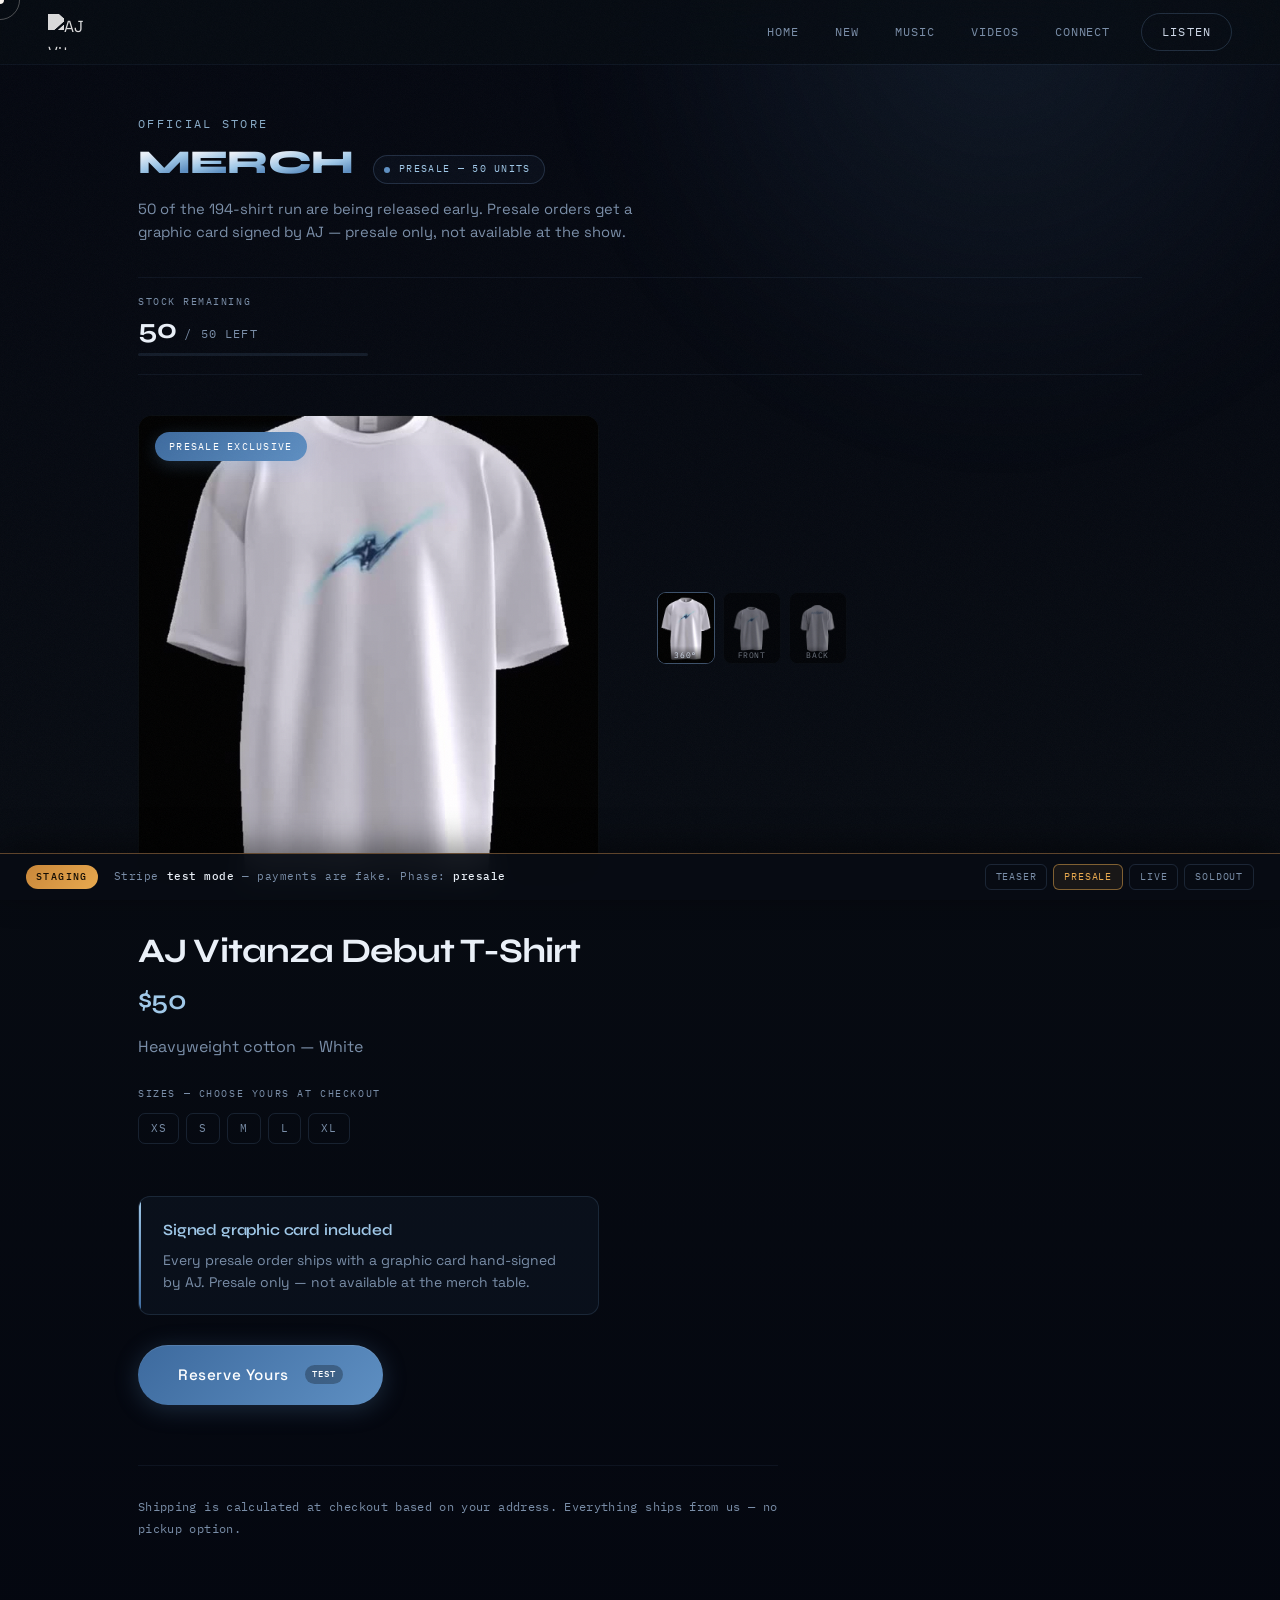
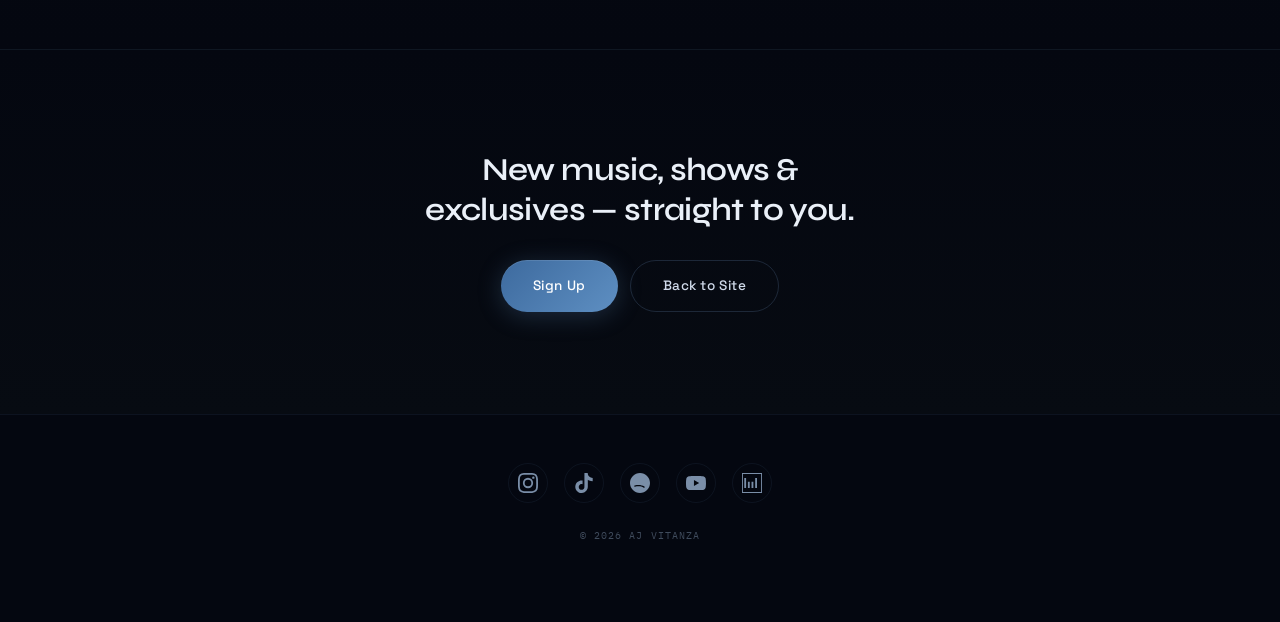
==== merch.html @ 6a314872 "Merch card: 360 video gallery, matched stills, colour fix Replace the hover cross-fade with a three-" ====
<!DOCTYPE html>
<html lang="en">
<head>
    <meta charset="UTF-8">
    <meta name="viewport" content="width=device-width, initial-scale=1.0, viewport-fit=cover">
    <title>Merch — AJ Vitanza</title>
    <meta name="description" content="Official AJ Vitanza merch. The AJ Vitanza debut tee — limited presale, includes a graphic card signed by AJ.">

    <link rel="canonical" href="https://ajvitanza.com/merch">

    <meta property="og:title" content="AJ Vitanza — Debut T-Shirt">
    <meta property="og:description" content="Limited presale. Every order includes a graphic card signed by AJ.">
    <meta property="og:type" content="product">
    <meta property="og:url" content="https://ajvitanza.com/merch">
    <meta property="og:image" content="https://ajvitanza.com/images/merch/tee-front.jpg">
    <meta name="twitter:card" content="summary_large_image">
    <meta name="twitter:title" content="AJ Vitanza — Debut T-Shirt">
    <meta name="twitter:description" content="Limited presale. Every order includes a graphic card signed by AJ.">
    <meta name="twitter:image" content="https://ajvitanza.com/images/merch/tee-front.jpg">

    <link rel="icon" type="image/svg+xml" href="favicon.svg">
    <link rel="icon" type="image/png" href="images/swoosh-mark.png">
    <link rel="apple-touch-icon" href="images/swoosh-mark.png">

    <script defer src="https://www.googletagmanager.com/gtag/js?id=G-R5WDWDH7RJ"></script>
    <script>
        window.dataLayer = window.dataLayer || [];
        function gtag(){dataLayer.push(arguments);}
        gtag('js', new Date());
        gtag('config', 'G-R5WDWDH7RJ');
    </script>

    <link rel="preconnect" href="https://fonts.googleapis.com">
    <link rel="preconnect" href="https://fonts.gstatic.com" crossorigin>
    <link href="https://fonts.googleapis.com/css2?family=Syne:wght@400;500;600;700;800&family=Space+Grotesk:wght@300;400;500;600;700&family=IBM+Plex+Mono:wght@300;400;500&family=Inter+Tight:ital,wght@0,300;0,400;0,500;0,600;1,300;1,400&display=swap" rel="stylesheet">
    <link rel="stylesheet" href="styles.css">

    <!-- Structured Data. /merch is the link that gets shared, so it carries
         the Product node too. Price and availability are rewritten by
         merch.js from MERCH_CONFIG on load — don't hand-edit them here.
         The offer's url points at this page, not the homepage. -->
    <script type="application/ld+json" id="ld-graph">
    {
        "@context": "https://schema.org",
        "@graph": [
            {
                "@type": "MusicGroup",
                "@id": "https://ajvitanza.com/#artist",
                "name": "AJ Vitanza",
                "url": "https://ajvitanza.com"
            },
            {
                "@type": "Product",
                "@id": "https://ajvitanza.com/#tee",
                "name": "AJ Vitanza Debut T-Shirt",
                "description": "Heavyweight cotton tee in black. Limited 50-unit presale — every order includes a graphic card signed by AJ.",
                "image": [
                    "https://ajvitanza.com/images/merch/tee-front.jpg",
                    "https://ajvitanza.com/images/merch/tee-back.jpg"
                ],
                "brand": { "@id": "https://ajvitanza.com/#artist" },
                "offers": {
                    "@type": "Offer",
                    "url": "https://ajvitanza.com/merch",
                    "priceCurrency": "USD",
                    "price": "50.00",
                    "availability": "https://schema.org/InStock",
                    "seller": { "@id": "https://ajvitanza.com/#artist" }
                }
            }
        ]
    }
    </script>
</head>
<body class="page-merch">

    <div class="grain" aria-hidden="true"></div>

    <div class="cursor" id="cursor">
        <div class="cursor-dot"></div>
        <div class="cursor-glow"></div>
    </div>

    <div class="scroll-progress" id="scrollProgress"></div>

    <!-- Navigation -->
    <nav class="nav nav--solid" id="nav">
        <a href="/" class="nav-logo" data-magnetic>
            <img src="images/swoosh-mark.png" alt="AJ Vitanza" class="nav-logo-img" width="400" height="400" decoding="async">
        </a>
        <div class="nav-links">
            <a href="/" data-magnetic><span data-text="Home">Home</span></a>
            <a href="/#release" data-magnetic><span data-text="New">New</span></a>
            <a href="/#music" data-magnetic><span data-text="Music">Music</span></a>
            <a href="/#videos" data-magnetic><span data-text="Videos">Videos</span></a>
            <a href="/#connect" data-magnetic><span data-text="Connect">Connect</span></a>
        </div>
        <a href="https://open.spotify.com/artist/4cYjXmjtYTr8km9NLjC7xe" target="_blank" rel="noopener" class="nav-shop nav-shop--alt" data-magnetic data-ripple>
            <span>Listen</span>
        </a>
    </nav>

    <!-- ==================== MERCH ====================
         Same markup and same merch.js config as the homepage section.
         Edit merch.js, not this file. -->
    <section class="merch merch--page" id="merch">
        <div class="merch-bg">
            <div class="merch-orb"></div>
        </div>
        <div class="section-inner">
            <span class="label merch-label" data-reveal>Official Store</span>

            <div class="merch-head">
                <h2 class="merch-title" data-split>Merch</h2>
                <span class="merch-eyebrow" data-reveal>
                    <span class="merch-eyebrow-dot"></span>
                    <span class="merch-eyebrow-text">Coming Soon</span>
                </span>
            </div>
            <p class="merch-blurb" data-reveal></p>

            <div class="merch-meta" hidden>
                <div class="merch-countdown" hidden data-reveal>
                    <span class="merch-meta-label merch-countdown-label"></span>
                    <div class="merch-countdown-clock">
                        <div class="merch-cd-unit"><span class="merch-cd-num" data-cd="days">—</span><span class="merch-cd-cap">days</span></div>
                        <div class="merch-cd-unit"><span class="merch-cd-num" data-cd="hours">—</span><span class="merch-cd-cap">hrs</span></div>
                        <div class="merch-cd-unit"><span class="merch-cd-num" data-cd="mins">—</span><span class="merch-cd-cap">min</span></div>
                        <div class="merch-cd-unit"><span class="merch-cd-num" data-cd="secs">—</span><span class="merch-cd-cap">sec</span></div>
                    </div>
                    <span class="merch-countdown-venue"></span>
                </div>

                <div class="merch-counter" hidden data-reveal>
                    <span class="merch-meta-label">Stock remaining</span>
                    <div class="merch-counter-head">
                        <span class="merch-counter-num">—</span>
                        <span class="merch-counter-total"></span>
                    </div>
                    <div class="merch-counter-bar">
                        <div class="merch-counter-fill"></div>
                    </div>
                </div>
            </div>

            <div class="merch-grid"></div>

            <p class="merch-shipping-note" data-reveal></p>
        </div>
    </section>

    <!-- ==================== BACK TO SITE ==================== -->
    <section class="merch-outro">
        <div class="section-inner merch-outro-inner">
            <p class="merch-outro-text" data-reveal>New music, shows &amp; exclusives — straight to you.</p>
            <div class="merch-outro-actions" data-reveal>
                <a href="https://drop.cobrand.com/d/AJVitanza/updates" target="_blank" rel="noopener" class="btn btn--primary" data-magnetic data-ripple>
                    <span>Sign Up</span>
                </a>
                <a href="/" class="btn btn--ghost" data-magnetic data-ripple>
                    <span>Back to Site</span>
                </a>
            </div>
        </div>
    </section>

    <!-- ==================== FOOTER ==================== -->
    <footer class="footer">
        <div class="section-inner footer-inner">
            <div class="footer-socials">
                <a href="https://www.instagram.com/ajvitanza/" target="_blank" rel="noopener" aria-label="Instagram" data-magnetic>
                    <svg viewBox="0 0 24 24" width="20" height="20"><path fill="currentColor" d="M12 2.163c3.204 0 3.584.012 4.85.07 3.252.148 4.771 1.691 4.919 4.919.058 1.265.069 1.645.069 4.849 0 3.205-.012 3.584-.069 4.849-.149 3.225-1.664 4.771-4.919 4.919-1.266.058-1.644.07-4.85.07-3.204 0-3.584-.012-4.849-.07-3.26-.149-4.771-1.699-4.919-4.92-.058-1.265-.07-1.644-.07-4.849 0-3.204.013-3.583.07-4.849.149-3.227 1.664-4.771 4.919-4.919 1.266-.057 1.645-.069 4.849-.069zM12 0C8.741 0 8.333.014 7.053.072 2.695.272.273 2.69.073 7.052.014 8.333 0 8.741 0 12c0 3.259.014 3.668.072 4.948.2 4.358 2.618 6.78 6.98 6.98C8.333 23.986 8.741 24 12 24c3.259 0 3.668-.014 4.948-.072 4.354-.2 6.782-2.618 6.979-6.98.059-1.28.073-1.689.073-4.948 0-3.259-.014-3.667-.072-4.947-.196-4.354-2.617-6.78-6.979-6.98C15.668.014 15.259 0 12 0zm0 5.838a6.162 6.162 0 100 12.324 6.162 6.162 0 000-12.324zM12 16a4 4 0 110-8 4 4 0 010 8zm6.406-11.845a1.44 1.44 0 100 2.881 1.44 1.44 0 000-2.881z"/></svg>
                </a>
                <a href="https://www.tiktok.com/@ajvitanza" target="_blank" rel="noopener" aria-label="TikTok" data-magnetic>
                    <svg viewBox="0 0 24 24" width="20" height="20"><path fill="currentColor" d="M12.525.02c1.31-.02 2.61-.01 3.91-.02.08 1.53.63 3.09 1.75 4.17 1.12 1.11 2.7 1.62 4.24 1.79v4.03c-1.44-.05-2.89-.35-4.2-.97-.57-.26-1.1-.59-1.62-.93-.01 2.92.01 5.84-.02 8.75-.08 1.4-.54 2.79-1.35 3.94-1.31 1.92-3.58 3.17-5.91 3.21-1.43.08-2.86-.31-4.08-1.03-2.02-1.19-3.44-3.37-3.65-5.71-.02-.5-.03-1-.01-1.49.18-1.9 1.12-3.72 2.58-4.96 1.66-1.44 3.98-2.13 6.15-1.72.02 1.48-.04 2.96-.04 4.44-.99-.32-2.15-.23-3.02.37-.63.41-1.11 1.04-1.36 1.75-.21.51-.15 1.07-.14 1.61.24 1.64 1.82 3.02 3.5 2.87 1.12-.01 2.19-.66 2.77-1.61.19-.33.4-.67.41-1.06.1-1.79.06-3.57.07-5.36.01-4.03-.01-8.05.02-12.07z"/></svg>
                </a>
                <a href="https://open.spotify.com/artist/4cYjXmjtYTr8km9NLjC7xe" target="_blank" rel="noopener" aria-label="Spotify" data-magnetic>
                    <svg viewBox="0 0 24 24" width="20" height="20"><path fill="currentColor" d="M12 0C5.4 0 0 5.4 0 12s5.4 12 12 12 12-5.4 12-12S18.66 0 12 0zm5.521 17.34c-.24.359-.66.48-1.021.24-2.82-1.74-6.36-2.101-10.561-1.141-.418.122-.779-.179-.899-.539-.12-.421.18-.78.54-.9 4.56-1.021 8.52-.6 11.64 1.32.42.18.479.659.301 1.02z"/></svg>
                </a>
                <a href="https://www.youtube.com/channel/UCZKk2Y6Uu-bgNiOxLEwxOQw" target="_blank" rel="noopener" aria-label="YouTube" data-magnetic>
                    <svg viewBox="0 0 24 24" width="20" height="20"><path fill="currentColor" d="M23.498 6.186a3.016 3.016 0 00-2.122-2.136C19.505 3.545 12 3.545 12 3.545s-7.505 0-9.377.505A3.017 3.017 0 00.502 6.186C0 8.07 0 12 0 12s0 3.93.502 5.814a3.016 3.016 0 002.122 2.136c1.871.505 9.376.505 9.376.505s7.505 0 9.377-.505a3.015 3.015 0 002.122-2.136C24 15.93 24 12 24 12s0-3.93-.502-5.814zM9.545 15.568V8.432L15.818 12l-6.273 3.568z"/></svg>
                </a>
                <a href="https://www.bandsintown.com/a/15612255-aj-vitanza" target="_blank" rel="noopener" aria-label="Bandsintown" data-magnetic>
                    <svg viewBox="0 0 24 24" width="20" height="20"><path fill="currentColor" d="M2.727 6h2.182v12H2.727V6zm4.364 4.363h2.182V18H7.09v-7.637zm4.363 0h2.182V18h-2.182v-7.637zm4.364-4.363h2.182v12h-2.182V6zM0 0v24h24V0H0zm22.91 22.91H1.09V1.09h21.82v21.82z"/></svg>
                </a>
            </div>
            <p class="footer-copy">&copy; 2026 AJ Vitanza</p>
        </div>
    </footer>

    <script src="merch.js"></script>
    <script src="script.js"></script>
</body>
</html>
---- styles.css ----
/* ============================================
   AJ VITANZA — Creative Redesign
   Blue-hour · Grain · Gradients · Liquid
   ============================================ */

/* ---------- Custom Properties ---------- */
:root {
    --bg: #070b12;
    --bg-deep: #040710;
    --surface: #0c1220;
    --surface-light: #111a2e;
    --border: rgba(120, 160, 210, 0.08);
    --text: #d0daea;
    --text-dim: #7a8ea8;
    --text-bright: #eaf0f8;
    --accent: #5e8fc2;
    --accent-soft: #3d6a9e;
    --accent-glow: rgba(94, 143, 194, 0.25);
    --accent-ice: #a0c8e8;
    --gradient-1: #1a3a5c;
    --gradient-2: #0f2240;
    --gradient-3: #2a1a40;
    --nav-h: 64px;
    --ease-out-expo: cubic-bezier(0.16, 1, 0.3, 1);
    --ease-out-quart: cubic-bezier(0.25, 1, 0.5, 1);
    --ease-spring: cubic-bezier(0.34, 1.56, 0.64, 1);
}

/* ---------- Reset ---------- */
*, *::before, *::after { box-sizing: border-box; margin: 0; padding: 0; }
html { scroll-behavior: smooth; -webkit-text-size-adjust: 100%; }
body {
    font-family: 'Space Grotesk', 'Inter Tight', -apple-system, sans-serif;
    background: var(--bg);
    color: var(--text);
    line-height: 1.6;
    overflow-x: hidden;
    -webkit-font-smoothing: antialiased;
}
a { color: inherit; text-decoration: none; }
img { max-width: 100%; display: block; }
button { border: none; background: none; cursor: pointer; font: inherit; color: inherit; }

/* ---------- Grain Overlay ---------- */
.grain {
    position: fixed;
    inset: 0;
    z-index: 9999;
    pointer-events: none;
    opacity: 0.035;
    background-image: url("data:image/svg+xml,%3Csvg viewBox='0 0 256 256' xmlns='http://www.w3.org/2000/svg'%3E%3Cfilter id='n'%3E%3CfeTurbulence type='fractalNoise' baseFrequency='0.85' numOctaves='4' stitchTiles='stitch'/%3E%3C/filter%3E%3Crect width='100%25' height='100%25' filter='url(%23n)'/%3E%3C/svg%3E");
    background-size: 180px;
}

/* ---------- Scroll Progress ---------- */
.scroll-progress {
    position: fixed;
    top: 0;
    left: 0;
    height: 2px;
    width: 0;
    background: linear-gradient(90deg, var(--accent-soft), var(--accent), var(--accent-ice));
    z-index: 10001;
    transition: none;
}

/* ---------- Custom Cursor ---------- */
.cursor {
    display: none;
}
@media (pointer: fine) and (min-width: 769px) {
    .cursor {
        display: block;
        position: fixed;
        top: 0;
        left: 0;
        z-index: 10000;
        pointer-events: none;
        mix-blend-mode: difference;
    }
    .cursor-dot {
        position: absolute;
        width: 8px;
        height: 8px;
        background: #fff;
        border-radius: 50%;
        transform: translate(-50%, -50%);
        transition: width 0.3s var(--ease-spring), height 0.3s var(--ease-spring), background 0.3s;
    }
    .cursor-glow {
        position: absolute;
        width: 40px;
        height: 40px;
        border: 1px solid rgba(255,255,255,0.3);
        border-radius: 50%;
        transform: translate(-50%, -50%);
        transition: width 0.4s var(--ease-out-expo), height 0.4s var(--ease-out-expo), border-color 0.3s, opacity 0.3s;
    }
    .cursor.hovering .cursor-dot {
        width: 48px;
        height: 48px;
        background: rgba(255,255,255,0.06);
    }
    .cursor.hovering .cursor-glow {
        width: 64px;
        height: 64px;
        border-color: rgba(255,255,255,0.1);
    }
    .cursor.clicking .cursor-dot {
        width: 6px;
        height: 6px;
    }
    .cursor.clicking .cursor-glow {
        width: 32px;
        height: 32px;
    }
    body.has-cursor * { cursor: none !important; }}

/* ---------- Gate Screen ---------- */
.gate {
    position: fixed;
    inset: 0;
    z-index: 20000;
    background: var(--bg-deep);
    display: flex;
    flex-direction: column;
    align-items: center;
    justify-content: center;
    transition: opacity 0.6s var(--ease-out-expo), visibility 0.6s;
}
.gate.hidden {
    opacity: 0;
    visibility: hidden;
    pointer-events: none;
}
.gate-inner {
    display: flex;
    flex-direction: column;
    align-items: center;
    gap: 48px;
}
.gate-logo {
    width: 72px;
    height: 72px;
    animation: gatePulse 3s ease-in-out infinite;
}
.gate-logo img {
    width: 100%;
    height: 100%;
    object-fit: contain;
    filter: brightness(0) invert(1) opacity(0.7);
}
@keyframes gatePulse {
    0%, 100% { transform: scale(1); opacity: 0.6; }
    50% { transform: scale(1.06); opacity: 1; }
}
.gate-btn {
    position: relative;
    padding: 16px 40px;
    background: none;
    border: none;
    cursor: pointer;
    display: flex;
    align-items: center;
    justify-content: center;
}
.gate-btn-text {
    font-family: 'IBM Plex Mono', monospace;
    font-size: 0.8rem;
    letter-spacing: 0.35em;
    text-transform: uppercase;
    color: var(--accent-ice);
    position: relative;
    z-index: 1;
    animation: gateTextPulse 2s ease-in-out infinite;
}
@keyframes gateTextPulse {
    0%, 100% { opacity: 0.6; }
    50% { opacity: 1; }
}
.gate-btn-ring {
    position: absolute;
    inset: 0;
    border: 1px solid rgba(160, 200, 232, 0.15);
    border-radius: 100px;
    transition: all 0.4s var(--ease-out-expo);
}
.gate-btn:hover .gate-btn-ring {
    border-color: rgba(160, 200, 232, 0.4);
    box-shadow: 0 0 30px rgba(94, 143, 194, 0.15), inset 0 0 20px rgba(94, 143, 194, 0.05);
}
.gate-btn:hover .gate-btn-text { opacity: 1; }
.gate-hint {
    position: absolute;
    bottom: 48px;
    font-family: 'IBM Plex Mono', monospace;
    font-size: 0.6rem;
    letter-spacing: 0.12em;
    text-transform: uppercase;
    color: var(--text-dim);
    opacity: 0.3;
}

/* ---------- Terminal Boot ---------- */
.terminal-boot {
    position: fixed;
    inset: 0;
    z-index: 19999;
    background: #020408;
    display: none;
    padding: clamp(24px, 6vw, 80px);
    font-family: 'IBM Plex Mono', monospace;
    overflow: hidden;
}
.terminal-boot.active {
    display: flex;
    flex-direction: column;
    align-items: center;
    justify-content: center;
}
.terminal-boot.fade-out {
    animation: termFadeOut 0.4s var(--ease-out-expo) forwards;
}
@keyframes termFadeOut {
    to { opacity: 0; }
}
.terminal-scanlines {
    position: absolute;
    inset: 0;
    pointer-events: none;
    z-index: 2;
    background-image: repeating-linear-gradient(
        0deg,
        transparent,
        transparent 1px,
        rgba(0, 0, 0, 0.12) 1px,
        rgba(0, 0, 0, 0.12) 2px
    );
    background-size: 100% 2px;
}
.terminal-scanlines::after {
    content: '';
    position: absolute;
    inset: 0;
    background: rgba(94, 143, 194, 0.02);
    animation: scanlineSweep 8s linear infinite;
}
@keyframes scanlineSweep {
    0% { transform: translateY(-100%); }
    100% { transform: translateY(100vh); }
}
.terminal-vignette {
    position: absolute;
    inset: 0;
    pointer-events: none;
    z-index: 3;
    background: radial-gradient(ellipse at center, transparent 50%, rgba(0, 0, 0, 0.7) 100%);
}
.terminal-content {
    position: relative;
    z-index: 1;
    text-align: center;
}
.terminal-line {
    font-size: clamp(0.65rem, 1.2vw, 0.78rem);
    line-height: 2;
    color: rgba(160, 200, 232, 0.7);
    text-shadow: 0 0 6px rgba(160, 200, 232, 0.15);
    white-space: nowrap;
    overflow: hidden;
    letter-spacing: 0.06em;
}
.terminal-header {
    color: var(--accent-ice);
    margin-bottom: 12px;
    font-weight: 500;
}
.terminal-status {
    color: var(--accent);
    font-weight: 500;
}
.terminal-progress {
    display: inline-block;
    color: var(--accent);
}
.terminal-cursor {
    position: absolute;
    z-index: 1;
    font-size: clamp(0.7rem, 1.4vw, 0.85rem);
    color: var(--accent-ice);
    text-shadow: 0 0 8px rgba(160, 200, 232, 0.5);
    animation: cursorBlink 1s step-end infinite;
    display: none;
}
@keyframes cursorBlink {
    0%, 50% { opacity: 1; }
    51%, 100% { opacity: 0; }
}

/* ---------- 3D Logo Reveal ---------- */
.logo-reveal {
    position: fixed;
    inset: 0;
    z-index: 19998;
    background: #020408;
    display: none;
    overflow: hidden;
}
.logo-reveal.active { display: flex; align-items: center; justify-content: center; }
.logo-reveal.fade-out {
    animation: termFadeOut 0.7s var(--ease-out-expo) forwards;
}
.logo-reveal-inner {
    display: flex;
    flex-direction: column;
    align-items: center;
    gap: 56px;
    position: relative;
    z-index: 2;
}
.logo-3d-scene {
    width: clamp(180px, 30vw, 280px);
    height: clamp(180px, 30vw, 280px);
    perspective: 800px;
}
.logo-3d-object {
    width: 100%;
    height: 100%;
    position: relative;
    transform-style: preserve-3d;
    animation: logoSpin 6s linear infinite;
}
@keyframes logoSpin {
    0% { transform: rotateY(0deg) rotateX(5deg); }
    100% { transform: rotateY(360deg) rotateX(5deg); }
}
.logo-3d-face {
    position: absolute;
    inset: 0;
    backface-visibility: hidden;
}
.logo-3d-front {
    transform: translateZ(1px);
    filter: brightness(0) invert(1);
    object-fit: contain;
}
.logo-3d-back {
    transform: rotateY(180deg) translateZ(1px);
    filter: brightness(0) invert(1);
    object-fit: contain;
}
.logo-reveal-text {
    font-family: 'Syne', sans-serif;
    font-size: clamp(1.8rem, 5vw, 3.2rem);
    font-weight: 800;
    letter-spacing: 0.2em;
    text-transform: uppercase;
    color: var(--text-bright);
    opacity: 0;
    transform: translateY(20px);
    transition: opacity 0.6s var(--ease-out-expo), transform 0.6s var(--ease-out-expo);
}
.logo-reveal-text.visible {
    opacity: 1;
    transform: translateY(0);
}
.logo-reveal-sub {
    font-family: 'IBM Plex Mono', monospace;
    font-size: clamp(0.65rem, 1.2vw, 0.8rem);
    letter-spacing: 0.4em;
    text-transform: uppercase;
    color: var(--accent);
    opacity: 0;
    transform: translateY(12px);
    transition: opacity 0.5s var(--ease-out-expo) 0.15s, transform 0.5s var(--ease-out-expo) 0.15s;
}
.logo-reveal-sub.visible {
    opacity: 0.7;
    transform: translateY(0);
}
.logo-reveal-enter {
    font-family: 'IBM Plex Mono', monospace;
    font-size: 0.65rem;
    letter-spacing: 0.3em;
    text-transform: uppercase;
    color: var(--accent-ice);
    opacity: 0;
    margin-top: 24px;
    cursor: pointer;
    transition: opacity 0.8s var(--ease-out-expo);
    animation: gateTextPulse 2s ease-in-out infinite;
}
.logo-reveal-enter.visible {
    opacity: 0.5;
}
.logo-reveal.clickable {
    cursor: pointer;
}
.logo-reveal-particles {
    position: absolute;
    inset: 0;
    pointer-events: none;
    z-index: 1;
}
.logo-particle {
    position: absolute;
    width: 2px;
    height: 2px;
    background: var(--accent-ice);
    border-radius: 50%;
    opacity: 0;
    animation: particleFloat 3s ease-out forwards;
}
@keyframes particleFloat {
    0% { opacity: 0; transform: translate(0, 0) scale(0); }
    10% { opacity: 0.6; transform: scale(1); }
    100% { opacity: 0; transform: translate(var(--px), var(--py)) scale(0); }
}

/* Logo reveal phases */
.logo-reveal.phase-glitch .logo-3d-object {
    animation: logoSpinGlitch 2s linear infinite;
    filter: blur(4px) brightness(0.4);
}
@keyframes logoSpinGlitch {
    0% { transform: rotateY(0deg) rotateX(15deg) rotateZ(-3deg); }
    25% { transform: rotateY(90deg) rotateX(10deg) rotateZ(2deg); }
    50% { transform: rotateY(180deg) rotateX(15deg) rotateZ(-1deg); }
    75% { transform: rotateY(270deg) rotateX(12deg) rotateZ(3deg); }
    100% { transform: rotateY(360deg) rotateX(15deg) rotateZ(-3deg); }
}
.logo-reveal.phase-glitch .logo-3d-front,
.logo-reveal.phase-glitch .logo-3d-back {
    animation: glitchSlice 0.15s steps(2) infinite;
}
@keyframes glitchSlice {
    0% { clip-path: inset(0 0 60% 0); transform: translateZ(1px) translateX(-3px); }
    50% { clip-path: inset(40% 0 0 0); transform: translateZ(1px) translateX(3px); }
    100% { clip-path: inset(0); transform: translateZ(1px); }
}

.logo-reveal.phase-resolving .logo-3d-object {
    animation: logoSpinResolve 4s cubic-bezier(0.16, 1, 0.3, 1) infinite;
    filter: blur(0px) brightness(0.85);
    transition: filter 0.8s var(--ease-out-expo);
}
@keyframes logoSpinResolve {
    0% { transform: rotateY(0deg) rotateX(5deg); }
    100% { transform: rotateY(360deg) rotateX(5deg); }
}

.logo-reveal.phase-clear .logo-3d-object {
    animation: logoSpinSlow 8s linear infinite;
    filter: brightness(1) drop-shadow(0 0 30px rgba(94, 143, 194, 0.3));
    transition: filter 0.6s var(--ease-out-expo);
}
@keyframes logoSpinSlow {
    0% { transform: rotateY(0deg) rotateX(2deg); }
    100% { transform: rotateY(360deg) rotateX(2deg); }
}
.logo-reveal.phase-clear .logo-3d-front,
.logo-reveal.phase-clear .logo-3d-back {
    filter: brightness(0) invert(1) drop-shadow(0 0 20px rgba(160, 200, 232, 0.5));
}

/* ---------- Navigation ---------- */
.nav {
    position: fixed;
    top: 0;
    left: 0;
    right: 0;
    height: var(--nav-h);
    display: flex;
    align-items: center;
    justify-content: space-between;
    padding: 0 clamp(20px, 4vw, 48px);
    z-index: 1000;
    transition: background 0.4s, backdrop-filter 0.4s, box-shadow 0.4s;
}
.nav.scrolled {
    background: rgba(7, 11, 18, 0.8);
    backdrop-filter: blur(20px) saturate(1.4);
    -webkit-backdrop-filter: blur(20px) saturate(1.4);
    box-shadow: 0 1px 0 var(--border);
}
.nav-logo {
    display: flex;
    align-items: center;
    transition: transform 0.3s var(--ease-out-expo);
}
.nav-logo-img {
    width: 36px;
    height: 36px;
    object-fit: contain;
    filter: brightness(0) invert(1) opacity(0.85);
    transition: opacity 0.3s;
}
.nav-logo:hover .nav-logo-img { opacity: 1; }
.nav-links {
    display: flex;
    gap: clamp(16px, 3vw, 36px);
}
.nav-links a {
    font-family: 'IBM Plex Mono', monospace;
    font-size: 0.75rem;
    letter-spacing: 0.08em;
    text-transform: uppercase;
    color: var(--text-dim);
    transition: color 0.3s, transform 0.3s var(--ease-out-expo);
    position: relative;
}
.nav-links a span {
    position: relative;
    display: inline-block;
}
.nav-links a span::after {
    content: '';
    position: absolute;
    bottom: -4px;
    left: 0;
    width: 0;
    height: 1px;
    background: var(--accent);
    transition: width 0.4s var(--ease-out-expo);
}
.nav-links a:hover { color: var(--text-bright); }
.nav-links a:hover span::after { width: 100%; }

/* ---------- Nav shop CTA ---------- */
.nav-shop {
    display: inline-flex;
    align-items: center;
    gap: 8px;
    flex-shrink: 0;
    padding: 9px 20px;
    border-radius: 100px;
    background: linear-gradient(135deg, var(--accent-soft), var(--accent));
    color: #fff;
    font-family: 'IBM Plex Mono', monospace;
    font-size: 0.72rem;
    letter-spacing: 0.1em;
    text-transform: uppercase;
    box-shadow: 0 4px 20px var(--accent-glow), inset 0 1px 0 rgba(255,255,255,0.12);
    transition: transform 0.4s var(--ease-out-expo), box-shadow 0.4s var(--ease-out-expo);
    position: relative;
    overflow: hidden;
    isolation: isolate;
}
.nav-shop:hover {
    transform: translateY(-2px);
    box-shadow: 0 8px 30px rgba(94, 143, 194, 0.42), inset 0 1px 0 rgba(255,255,255,0.18);
}
.nav-shop-dot {
    width: 6px;
    height: 6px;
    border-radius: 50%;
    background: #fff;
    flex-shrink: 0;
    animation: navShopPulse 2.4s var(--ease-out-quart) infinite;
}
@keyframes navShopPulse {
    0%, 100% { opacity: 1; transform: scale(1); }
    50%      { opacity: 0.45; transform: scale(0.8); }
}
.nav-shop .ripple {
    position: absolute;
    border-radius: 50%;
    background: rgba(255,255,255,0.3);
    transform: scale(0);
    animation: rippleAnim 0.6s ease-out forwards;
    pointer-events: none;
}
/* the nav-links row takes the slack so the CTA stays hard right */
.nav-links { margin-left: auto; margin-right: clamp(14px, 2.4vw, 32px); }

/* ---------- HERO ---------- */
.hero {
    position: relative;
    min-height: 100vh;
    min-height: 100dvh;
    display: flex;
    flex-direction: column;
    align-items: center;
    justify-content: flex-end;
    padding-bottom: 12vh;
    overflow: hidden;
}
.hero-bg {
    position: absolute;
    inset: 0;
    z-index: 0;
}
.hero-gradient {
    position: absolute;
    inset: 0;
    overflow: hidden;
}
.hero-orb {
    position: absolute;
    border-radius: 50%;
    filter: blur(100px);
    will-change: transform;
}
.hero-orb--1 {
    width: 600px;
    height: 600px;
    background: radial-gradient(circle, rgba(30, 80, 140, 0.4) 0%, transparent 70%);
    top: -10%;
    left: -10%;
    animation: orbFloat1 20s ease-in-out infinite;
}
.hero-orb--2 {
    width: 500px;
    height: 500px;
    background: radial-gradient(circle, rgba(60, 40, 120, 0.35) 0%, transparent 70%);
    bottom: -15%;
    right: -10%;
    animation: orbFloat2 25s ease-in-out infinite;
}
.hero-orb--3 {
    width: 400px;
    height: 400px;
    background: radial-gradient(circle, rgba(40, 100, 160, 0.3) 0%, transparent 70%);
    top: 40%;
    left: 50%;
    animation: orbFloat3 18s ease-in-out infinite;
}
@keyframes orbFloat1 {
    0%, 100% { transform: translate(0, 0) scale(1); }
    33% { transform: translate(80px, 60px) scale(1.1); }
    66% { transform: translate(-40px, 80px) scale(0.95); }
}
@keyframes orbFloat2 {
    0%, 100% { transform: translate(0, 0) scale(1); }
    33% { transform: translate(-60px, -40px) scale(1.08); }
    66% { transform: translate(50px, -60px) scale(0.9); }
}
@keyframes orbFloat3 {
    0%, 100% { transform: translate(-50%, 0) scale(1); }
    50% { transform: translate(-50%, -40px) scale(1.15); }
}
.hero-content {
    position: relative;
    z-index: 2;
    text-align: center;
    padding: 0 24px;
    max-width: 100%;
    min-width: 0;
}
.hero-eyebrow {
    display: flex;
    align-items: center;
    justify-content: center;
    gap: 16px;
    font-family: 'IBM Plex Mono', monospace;
    font-size: 0.7rem;
    letter-spacing: 0.15em;
    text-transform: uppercase;
    color: var(--text-dim);
    margin-bottom: 24px;
}
.hero-eyebrow-line {
    display: block;
    width: 40px;
    height: 1px;
    background: var(--text-dim);
    opacity: 0.4;
}
.hero-title {
    font-family: 'Syne', sans-serif;
    font-size: min(9vw, 9rem, calc((100vw - 52px) / 9.9));
    font-weight: 800;
    letter-spacing: -0.02em;
    line-height: 0.9;
    text-transform: uppercase;
    color: var(--text-bright);
    margin-bottom: 24px;
    white-space: nowrap;
}
/* Word groups produced by initSplitText — a split heading may only break
   at a space, never between two characters of the same word. */
[data-split] .word {
    display: inline-block;
    white-space: nowrap;
}
.hero-title .char {
    display: inline-block;
    opacity: 0;
    transform: translateY(40px);
    transition: opacity 0.5s var(--ease-out-expo), transform 0.5s var(--ease-out-expo);
    background: linear-gradient(
        160deg,
        var(--text-bright) 20%,
        var(--accent-ice) 50%,
        var(--accent) 80%
    );
    -webkit-background-clip: text;
    -webkit-text-fill-color: transparent;
    background-clip: text;
}
.hero-title .char.revealed {
    opacity: 1;
    transform: translateY(0);
}
.hero-sub {
    font-family: 'IBM Plex Mono', monospace;
    font-size: clamp(0.85rem, 2vw, 1.1rem);
    letter-spacing: 0.3em;
    text-transform: uppercase;
    color: var(--accent);
    margin-bottom: 40px;
    opacity: 0.8;
}
.hero-actions {
    display: flex;
    gap: 16px;
    justify-content: center;
    flex-wrap: wrap;
}
.hero-scroll {
    position: absolute;
    bottom: 32px;
    left: 50%;
    transform: translateX(-50%);
    z-index: 2;
    display: flex;
    flex-direction: column;
    align-items: center;
}
.hero-scroll-line {
    width: 1px;
    height: 48px;
    background: linear-gradient(to bottom, var(--accent), transparent);
    animation: scrollPulse 2s ease-in-out infinite;
}
@keyframes scrollPulse {
    0%, 100% { opacity: 0.4; transform: scaleY(1); }
    50% { opacity: 1; transform: scaleY(1.3); transform-origin: top; }
}
.hero-swoosh {
    position: absolute;
    bottom: 10%;
    right: 5%;
    width: 200px;
    height: 200px;
    opacity: 0.03;
    z-index: 1;
    filter: brightness(0) invert(1);
    animation: swooshFloat 12s ease-in-out infinite;
}
.hero-swoosh img { width: 100%; height: 100%; object-fit: contain; }
@keyframes swooshFloat {
    0%, 100% { transform: translateY(0) rotate(0); }
    50% { transform: translateY(-20px) rotate(3deg); }
}

/* ---------- Buttons ---------- */
.btn {
    display: inline-flex;
    align-items: center;
    gap: 8px;
    padding: 14px 32px;
    border-radius: 100px;
    font-family: 'Space Grotesk', sans-serif;
    font-size: 0.85rem;
    font-weight: 500;
    letter-spacing: 0.04em;
    transition: all 0.4s var(--ease-out-expo);
    position: relative;
    overflow: hidden;
    isolation: isolate;
}
.btn--primary {
    background: linear-gradient(135deg, var(--accent-soft), var(--accent));
    color: #fff;
    box-shadow: 0 4px 24px var(--accent-glow), inset 0 1px 0 rgba(255,255,255,0.1);
}
.btn--primary:hover {
    box-shadow: 0 8px 40px rgba(94, 143, 194, 0.4), inset 0 1px 0 rgba(255,255,255,0.15);
    transform: translateY(-2px);
}
.btn--ghost {
    background: transparent;
    color: var(--text);
    border: 1px solid rgba(120, 160, 210, 0.2);
}
.btn--ghost:hover {
    border-color: var(--accent);
    color: var(--text-bright);
    background: rgba(94, 143, 194, 0.06);
}
.btn--lg {
    padding: 18px 44px;
    font-size: 0.95rem;
}
.btn .ripple {
    position: absolute;
    border-radius: 50%;
    background: rgba(255,255,255,0.25);
    transform: scale(0);
    animation: rippleAnim 0.6s ease-out forwards;
    pointer-events: none;
}
@keyframes rippleAnim {
    to { transform: scale(4); opacity: 0; }
}

/* ---------- Labels ---------- */
.label {
    display: block;
    font-family: 'IBM Plex Mono', monospace;
    font-size: 0.7rem;
    letter-spacing: 0.15em;
    text-transform: uppercase;
    color: var(--text-dim);
    margin-bottom: 16px;
}
.merch .merch-label { margin-bottom: 12px; }

/* ---------- Section Layout ---------- */
.section-inner {
    max-width: 1100px;
    margin: 0 auto;
    padding: 0 clamp(20px, 5vw, 48px);
}
.section-title {
    font-size: clamp(2.2rem, 6vw, 4.5rem);
    font-weight: 700;
    letter-spacing: -0.03em;
    line-height: 1;
    color: var(--text-bright);
    margin-bottom: 48px;
}
.section-title .char {
    display: inline-block;
    opacity: 0;
    transform: translateY(40px);
    transition: opacity 0.5s var(--ease-out-expo), transform 0.5s var(--ease-out-expo);
}
.section-title .char.revealed {
    opacity: 1;
    transform: translateY(0);
}

/* ---------- RELEASE ---------- */
.release {
    padding: 120px 0 100px;
    position: relative;
    background: linear-gradient(180deg, var(--bg) 0%, var(--bg-deep) 50%, var(--surface) 100%);
}
.release-cover {
    position: relative;
    border-radius: 12px;
    overflow: hidden;
    box-shadow: 0 24px 80px rgba(0,0,0,0.5), 0 0 0 1px var(--border);
    transition: transform 0.6s var(--ease-out-expo);
    transform-style: preserve-3d;
    perspective: 1000px;
}
.release-cover-img {
    width: 100%;
    aspect-ratio: 1;
    object-fit: cover;
    transition: transform 0.6s var(--ease-out-expo);
}
.release-cover:hover .release-cover-img {
    transform: scale(1.03);
}
.release-cover-shine {
    position: absolute;
    inset: 0;
    background: linear-gradient(135deg, rgba(255,255,255,0.12) 0%, transparent 50%, rgba(255,255,255,0.04) 100%);
    opacity: 0;
    transition: opacity 0.5s;
    pointer-events: none;
}
.release-cover:hover .release-cover-shine { opacity: 1; }
.release-cover-glow {
    position: absolute;
    inset: -40px;
    background: radial-gradient(circle at 50% 50%, var(--accent-glow) 0%, transparent 70%);
    opacity: 0;
    transition: opacity 0.6s;
    z-index: -1;
    filter: blur(40px);
    pointer-events: none;
}
.release-cover:hover .release-cover-glow { opacity: 1; }

.release-info {
    padding-top: 20px;
}
.release-title .char {
    display: inline-block;
    opacity: 0;
    transform: translateY(30px);
    transition: opacity 0.5s var(--ease-out-expo), transform 0.5s var(--ease-out-expo);
}
.release-title .char.revealed {
    opacity: 1;
    transform: translateY(0);
}

/* DSP Row */
.dsp-row {
    display: flex;
    flex-wrap: wrap;
    gap: 10px;
    margin-bottom: 40px;
}
.dsp {
    display: inline-flex;
    align-items: center;
    gap: 8px;
    padding: 10px 18px;
    border-radius: 100px;
    border: 1px solid var(--border);
    background: rgba(255,255,255,0.02);
    font-size: 0.8rem;
    font-weight: 500;
    color: var(--text-dim);
    transition: all 0.3s var(--ease-out-expo);
}
.dsp:hover {
    border-color: var(--accent);
    color: var(--text-bright);
    background: rgba(94, 143, 194, 0.08);
    transform: translateY(-2px);
    box-shadow: 0 4px 20px var(--accent-glow);
}
.dsp svg { flex-shrink: 0; }

/* ============================================
   ELSEWHERE — music & videos, deliberately secondary
   ============================================
   The drop is the page. This block exists so the site still reads as an
   artist's, without competing with the shirt for attention: smaller type,
   dimmer, and it links out rather than embedding anything heavy. */

.elsewhere {
    padding: clamp(70px, 9vw, 120px) 0;
    border-top: 1px solid var(--border);
}
.elsewhere-grid {
    display: grid;
    grid-template-columns: minmax(0, 0.9fr) minmax(0, 1.1fr);
    gap: clamp(32px, 5vw, 72px);
    align-items: start;
    margin-top: 44px;
}

/* --- EP + streaming --- */
.elsewhere-release {
    display: grid;
    grid-template-columns: 132px minmax(0, 1fr);
    gap: 22px;
    align-items: center;
}
.release-cover--sm {
    box-shadow: 0 14px 44px rgba(0,0,0,0.45), 0 0 0 1px var(--border);
    border-radius: 10px;
}
.elsewhere-release-info { min-width: 0; }

.elsewhere-eyebrow {
    display: block;
    font-family: 'IBM Plex Mono', monospace;
    font-size: 0.62rem;
    letter-spacing: 0.16em;
    text-transform: uppercase;
    color: var(--text-dim);
    opacity: 0.8;
    margin-bottom: 8px;
}
.elsewhere-title {
    font-family: 'Syne', sans-serif;
    font-size: clamp(1.15rem, 2.2vw, 1.5rem);
    font-weight: 700;
    letter-spacing: -0.01em;
    line-height: 1.1;
    color: var(--text-bright);
    margin-bottom: 4px;
}
.elsewhere-meta {
    font-size: 0.78rem;
    color: var(--text-dim);
    margin-bottom: 16px;
}

.dsp-row--wrap { flex-wrap: wrap; gap: 8px; }
.dsp--sm {
    padding: 7px 13px;
    font-size: 0.72rem;
    gap: 6px;
}

/* --- Videos --- */
.elsewhere-videos { min-width: 0; }
.elsewhere-vidrow {
    display: grid;
    grid-template-columns: repeat(3, minmax(0, 1fr));
    gap: 12px;
    margin-bottom: 18px;
}
.mini-vid {
    display: block;
    min-width: 0;
    border-radius: 9px;
    overflow: hidden;
    border: 1px solid var(--border);
    background: rgba(255,255,255,0.02);
    transition: border-color 0.35s var(--ease-out-expo),
                transform 0.35s var(--ease-out-expo);
}
.mini-vid img {
    width: 100%;
    aspect-ratio: 16 / 9;
    object-fit: cover;
    display: block;
    opacity: 0.72;
    transition: opacity 0.35s var(--ease-out-expo);
}
.mini-vid-title {
    display: block;
    padding: 9px 11px 11px;
    font-size: 0.72rem;
    line-height: 1.3;
    color: var(--text-dim);
    transition: color 0.35s var(--ease-out-expo);
}
.mini-vid:hover {
    border-color: var(--accent);
    transform: translateY(-3px);
}
.mini-vid:hover img { opacity: 1; }
.mini-vid:hover .mini-vid-title { color: var(--text-bright); }

.elsewhere-more {
    display: inline-flex;
    align-items: center;
    gap: 7px;
    font-family: 'IBM Plex Mono', monospace;
    font-size: 0.7rem;
    letter-spacing: 0.06em;
    color: var(--text-dim);
    transition: color 0.3s var(--ease-out-expo);
}
.elsewhere-more:hover { color: var(--accent-ice); }

/* --- Phone --- */
@media (max-width: 860px) {
    .elsewhere-grid { grid-template-columns: 1fr; gap: 44px; }
}
@media (max-width: 560px) {
    /* Bigger tap targets, and the rail is short enough that it never wraps. */
    .merch-thumb { width: 52px; }
    .merch-thumbs { gap: 7px; margin: -10px 0 20px; }

    .elsewhere-release {
        grid-template-columns: 96px minmax(0, 1fr);
        gap: 16px;
    }
    /* Three 16:9 thumbnails side by side get unreadably small on a phone,
       so the row becomes a swipeable strip rather than shrinking further. */
    .elsewhere-vidrow {
        display: flex;
        gap: 10px;
        overflow-x: auto;
        scroll-snap-type: x mandatory;
        -webkit-overflow-scrolling: touch;
        /* Bleed to the screen edge so the strip reads as swipeable.
           Mirrors .section-inner's padding: 0 clamp(20px, 5vw, 48px). */
        margin: 0 calc(clamp(20px, 5vw, 48px) * -1) 18px;
        padding: 0 clamp(20px, 5vw, 48px);
        scrollbar-width: none;
    }
    .elsewhere-vidrow::-webkit-scrollbar { display: none; }
    .mini-vid {
        flex: 0 0 62%;
        scroll-snap-align: start;
    }}

/* Tracklist */
.tracklist {
    display: flex;
    flex-direction: column;
}
.track {
    display: flex;
    align-items: center;
    gap: 16px;
    padding: 14px 0;
    border-bottom: 1px solid var(--border);
    transition: all 0.3s var(--ease-out-expo);
    position: relative;
}
.track:first-child { border-top: 1px solid var(--border); }
.track::before {
    content: '';
    position: absolute;
    inset: 0 -16px;
    background: linear-gradient(90deg, rgba(94, 143, 194, 0.06), transparent);
    border-radius: 8px;
    opacity: 0;
    transition: opacity 0.3s;
    z-index: -1;
}
.track:hover::before { opacity: 1; }
.track:hover { transform: translateX(4px); }
.track:hover .track-name { color: var(--text-bright); }
.track:hover .track-arrow {
    color: var(--accent);
    transform: translate(2px, -2px);
}

/* Secondary Release */
.release--secondary {
    padding: 60px 0 100px;
    background: linear-gradient(180deg, var(--surface) 0%, var(--bg-deep) 100%);
}

/* ---------- MUSIC ---------- */
.music {
    padding: 100px 0;
    position: relative;
    background: var(--surface);
}
.music::before {
    content: '';
    position: absolute;
    top: 0;
    left: 0;
    right: 0;
    height: 120px;
    background: linear-gradient(to bottom, var(--bg-deep), transparent);
    pointer-events: none;
}
.stream-link {
    display: flex;
    align-items: center;
    justify-content: center;
    width: 48px;
    height: 48px;
    border-radius: 50%;
    border: 1px solid var(--border);
    color: var(--text-dim);
    transition: all 0.3s var(--ease-out-expo);
}
.stream-link:hover {
    color: var(--accent-ice);
    border-color: var(--accent);
    background: rgba(94, 143, 194, 0.08);
    transform: translateY(-4px);
    box-shadow: 0 8px 24px var(--accent-glow);
}

/* ---------- VIDEOS ---------- */
.videos {
    padding: 100px 0 80px;
    background: var(--bg-deep);
    overflow: hidden;
}

/* ---------- CONNECT ---------- */
.connect {
    padding: 120px 0;
    position: relative;
    overflow: hidden;
    text-align: center;
    background: var(--surface);
}
.connect-bg {
    position: absolute;
    inset: 0;
    overflow: hidden;
    pointer-events: none;
}
.connect-orb {
    position: absolute;
    border-radius: 50%;
    filter: blur(80px);
}
.connect-orb--1 {
    width: 500px;
    height: 500px;
    background: radial-gradient(circle, rgba(40, 80, 140, 0.25) 0%, transparent 70%);
    top: -20%;
    right: -10%;
    animation: orbFloat1 15s ease-in-out infinite;
}
.connect-orb--2 {
    width: 400px;
    height: 400px;
    background: radial-gradient(circle, rgba(60, 30, 100, 0.2) 0%, transparent 70%);
    bottom: -20%;
    left: -10%;
    animation: orbFloat2 18s ease-in-out infinite;
}
.connect-inner {
    position: relative;
    z-index: 1;
}
.connect-heading {
    font-size: clamp(2rem, 5vw, 3.5rem);
    font-weight: 700;
    letter-spacing: -0.02em;
    color: var(--text-bright);
    margin-bottom: 16px;
    line-height: 1.1;
}
.connect-heading .char {
    display: inline-block;
    opacity: 0;
    transform: translateY(30px);
    transition: opacity 0.5s var(--ease-out-expo), transform 0.5s var(--ease-out-expo);
}
.connect-heading .char.revealed {
    opacity: 1;
    transform: translateY(0);
}
.connect-sub {
    font-size: 1rem;
    color: var(--text-dim);
    margin-bottom: 40px;
    max-width: 400px;
    margin-left: auto;
    margin-right: auto;
}
.connect-cta {
    display: flex;
    justify-content: center;
}

/* ---------- FOOTER ---------- */
.footer {
    padding: 48px 0;
    border-top: 1px solid var(--border);
    background: var(--bg-deep);
}
.footer-inner {
    display: flex;
    flex-direction: column;
    align-items: center;
    gap: 24px;
}
.footer-socials {
    display: flex;
    gap: 16px;
}
.footer-socials a {
    display: flex;
    align-items: center;
    justify-content: center;
    width: 40px;
    height: 40px;
    border-radius: 50%;
    color: var(--text-dim);
    border: 1px solid var(--border);
    transition: all 0.3s var(--ease-out-expo);
}
.footer-socials a:hover {
    color: var(--accent-ice);
    border-color: var(--accent);
    transform: translateY(-3px);
    box-shadow: 0 4px 16px var(--accent-glow);
}
.footer-copy {
    font-family: 'IBM Plex Mono', monospace;
    font-size: 0.65rem;
    letter-spacing: 0.1em;
    text-transform: uppercase;
    color: var(--text-dim);
    opacity: 0.5;
}

/* ---------- Reveal Animations ---------- */
[data-reveal] {
    opacity: 0;
    transform: translateY(30px);
    transition: opacity 0.7s var(--ease-out-expo), transform 0.7s var(--ease-out-expo);
}
[data-reveal="left"] {
    transform: translateX(-40px);
}
[data-reveal="scale"] {
    transform: scale(0.95);
}
[data-reveal].revealed {
    opacity: 1;
    transform: translateY(0) translateX(0) scale(1);
}

/* ---------- Responsive ---------- */
@media (max-width: 768px) {
    .nav-links { gap: 12px; }
    .nav-links a { font-size: 0.65rem; }

    .hero-swoosh { display: none; }
    .hero-orb { filter: blur(60px); }
    .hero-orb--1 { width: 300px; height: 300px; }
    .hero-orb--2 { width: 250px; height: 250px; }
    .hero-orb--3 { width: 200px; height: 200px; }

    .release { padding: 80px 0; }
    .release--secondary { padding: 40px 0 80px; }
    .release-grid {
        grid-template-columns: 1fr;
        gap: 40px;
    }
    .release-artwork {
        position: relative;
        top: 0;
        max-width: 320px;
        margin: 0 auto;
    }
    .release-grid--compact .release-artwork {
        max-width: 260px;
    }

    .music { padding: 80px 0; }
    .videos { padding: 80px 0 60px; }
    .connect { padding: 80px 0; }

    .vid-card { flex: 0 0 min(320px, 85vw); }

    .dsp-row { gap: 8px; }
    .dsp { padding: 8px 14px; font-size: 0.75rem; }

    .hero-orb { animation-duration: 30s; }
    .connect-orb { animation-duration: 25s; }
}

@media (max-width: 480px) {
    /* On phones the Shop CTA is the priority — shed link text for it. */
    .nav-links a:nth-child(n+3) { display: none; }
    .nav-shop { padding: 8px 16px; font-size: 0.68rem; }

    .hero-title { letter-spacing: -0.03em; }

    .hero-actions { flex-direction: column; align-items: center; }
    .btn { width: 100%; max-width: 240px; justify-content: center; }
    .stream-link { width: 40px; height: 40px; }}

/* ============================================
   MERCH — editorial
   ============================================ */
.merch {
    padding: clamp(80px, 9vw, 110px) 0 clamp(80px, 9vw, 110px);
    position: relative;
    overflow: hidden;
    background: linear-gradient(180deg, var(--bg-deep) 0%, var(--bg) 50%, var(--bg-deep) 100%);
}
.merch-bg { position: absolute; inset: 0; pointer-events: none; overflow: hidden; }
.merch-orb {
    position: absolute;
    top: -25%;
    right: -12%;
    width: 68vw;
    height: 68vw;
    max-width: 900px;
    max-height: 900px;
    border-radius: 50%;
    background: radial-gradient(circle, rgba(94,143,194,0.12) 0%, transparent 68%);
    filter: blur(50px);
}
.merch .section-inner { position: relative; z-index: 1; }

/* ---------- Head ----------
   Kept deliberately short. Everything here is preamble; the product is
   the point, and it should be reachable without a scroll. */
.merch-head {
    display: flex;
    flex-wrap: wrap;
    align-items: baseline;
    gap: 12px 20px;
    margin-bottom: 14px;
}
.merch-title {
    font-size: clamp(1.5rem, 2.6vw, 2.1rem);
    line-height: 1;
    white-space: nowrap;
}
.merch-eyebrow {
    display: inline-flex;
    align-items: center;
    gap: 9px;
    padding: 5px 13px 5px 10px;
    border: 1px solid rgba(120, 160, 210, 0.22);
    border-radius: 100px;
    background: rgba(94, 143, 194, 0.05);
    font-family: 'IBM Plex Mono', monospace;
    font-size: 0.64rem;
    letter-spacing: 0.13em;
    text-transform: uppercase;
    color: var(--accent-ice);
    margin-bottom: 0;
    white-space: nowrap;
}
.merch-eyebrow-dot {
    flex-shrink: 0;
    width: 6px; height: 6px;
    border-radius: 50%;
    background: var(--accent);
    animation: merchPulse 2.4s var(--ease-out-quart) infinite;
}
@keyframes merchPulse {
    0%   { box-shadow: 0 0 0 0 rgba(94,143,194,0.5); }
    70%  { box-shadow: 0 0 0 9px rgba(94,143,194,0); }
    100% { box-shadow: 0 0 0 0 rgba(94,143,194,0); }
}
.merch-blurb {
    font-size: 0.92rem;
    line-height: 1.6;
    color: var(--text-dim);
    max-width: 60ch;
    margin-bottom: clamp(24px, 3vw, 32px);
    text-wrap: pretty;
}

/* ---------- Meta row: countdown + counter ---------- */
.merch-meta {
    display: flex;
    flex-wrap: wrap;
    align-items: flex-end;
    gap: 22px clamp(28px, 4vw, 52px);
    padding: 16px 0 18px;
    border-top: 1px solid var(--border);
    border-bottom: 1px solid var(--border);
    margin-bottom: clamp(28px, 3.5vw, 40px);
}
.merch-meta[hidden] { display: none; }
.merch-meta-label {
    display: block;
    font-family: 'IBM Plex Mono', monospace;
    font-size: 0.6rem;
    letter-spacing: 0.16em;
    text-transform: uppercase;
    color: var(--text-dim);
    margin-bottom: 8px;
    transition: color 0.4s var(--ease-out-expo);
}

/* countdown */
.merch-countdown[hidden] { display: none; }
.merch-countdown-clock { display: flex; gap: clamp(11px, 1.8vw, 18px); }
.merch-cd-unit { display: flex; flex-direction: column; gap: 6px; }
.merch-cd-num {
    font-family: 'Syne', sans-serif;
    font-size: clamp(1.4rem, 2.4vw, 1.75rem);
    font-weight: 700;
    line-height: 0.9;
    letter-spacing: -0.03em;
    color: var(--text-bright);
    font-variant-numeric: tabular-nums;
    transition: color 0.5s var(--ease-out-expo);
}
.merch-cd-cap {
    font-family: 'IBM Plex Mono', monospace;
    font-size: 0.58rem;
    letter-spacing: 0.16em;
    text-transform: uppercase;
    color: var(--text-dim);
}
.merch-countdown-venue {
    display: block;
    margin-top: 8px;
    font-family: 'IBM Plex Mono', monospace;
    font-size: 0.65rem;
    letter-spacing: 0.06em;
    color: var(--text-dim);
}
.merch-countdown-venue:empty { display: none; }
.merch-countdown.is-urgent .merch-cd-num { color: #f0b45c; }
.merch-countdown.is-urgent .merch-countdown-label { color: #e8a94f; }
.merch-countdown.is-past .merch-cd-num { color: var(--text-dim); opacity: 0.5; }

/* stock counter */
.merch-counter { min-width: min(230px, 58vw); flex: 0 1 auto; }
.merch-counter[hidden] { display: none; }
.merch-counter-head {
    display: flex;
    align-items: baseline;
    gap: 8px;
    margin-bottom: 9px;
}
.merch-counter-num {
    font-family: 'Syne', sans-serif;
    font-size: clamp(1.4rem, 2.4vw, 1.75rem);
    font-weight: 700;
    line-height: 0.9;
    letter-spacing: -0.03em;
    color: var(--text-bright);
    font-variant-numeric: tabular-nums;
    transition: color 0.5s var(--ease-out-expo);
}
.merch-counter-total {
    font-family: 'IBM Plex Mono', monospace;
    font-size: 0.72rem;
    letter-spacing: 0.1em;
    text-transform: uppercase;
    color: var(--text-dim);
}
.merch-counter-bar {
    height: 3px;
    border-radius: 100px;
    background: rgba(120, 160, 210, 0.12);
    overflow: hidden;
}
.merch-counter-fill {
    height: 100%;
    width: 0;
    border-radius: 100px;
    background: linear-gradient(90deg, var(--accent-soft), var(--accent), var(--accent-ice));
    transition: width 1.4s var(--ease-out-expo), background 0.6s var(--ease-out-expo);
}
.merch-counter.is-urgent .merch-counter-num { color: #f0b45c; }
.merch-counter.is-urgent .merch-meta-label { color: #e8a94f; }
.merch-counter.is-urgent .merch-counter-fill {
    background: linear-gradient(90deg, #b8752c, #e8a94f, #f5cd8c);
}

/* ---------- Grid ---------- */
.merch-grid {
    display: grid;
    grid-template-columns: repeat(auto-fit, minmax(300px, 1fr));
    gap: clamp(26px, 3.4vw, 44px);
}

/* ---------- Card ---------- */
.merch-card {
    display: flex;
    flex-direction: column;
    position: relative;
    transition: transform 0.5s var(--ease-out-expo);
}
.merch-card:hover { transform: translateY(-6px); }
.merch-card.is-soldout { opacity: 0.5; }
.merch-card.is-soldout:hover { transform: none; }

.merch-card-media {
    position: relative;
    aspect-ratio: 4 / 5;
    border-radius: 14px;
    background: linear-gradient(155deg, var(--surface-light), var(--bg-deep));
    border: 1px solid var(--border);
    overflow: hidden;
    margin-bottom: 22px;
    transform-style: preserve-3d;
    transition: border-color 0.5s var(--ease-out-expo), box-shadow 0.5s var(--ease-out-expo);
}
.merch-card:hover .merch-card-media {
    border-color: rgba(120, 160, 210, 0.26);
    box-shadow: 0 24px 60px rgba(0, 0, 0, 0.45);
}
.merch-card-img {
    position: absolute;
    inset: 0;
    width: 100%;
    height: 100%;
    object-fit: cover;
    transition: opacity 0.6s var(--ease-out-expo), transform 0.9s var(--ease-out-expo);
}
.merch-card:hover .merch-card-img { transform: scale(1.05); }
/* Gallery slides stack in the same box; only .is-active is visible.
   The renders are on pure black, so the well is black too — a lighter
   surface would show as a rectangle around the shirt. */
.merch-card-media { background: #000; }
.merch-slide { opacity: 0; pointer-events: none; }
.merch-slide.is-active { opacity: 1; pointer-events: auto; }
.merch-card-video { object-fit: cover; background: #000; }
.merch-card.is-soldout .merch-card-img { filter: grayscale(1); }

/* ---------- Gallery thumbnails ---------- */
.merch-thumbs {
    display: flex;
    gap: 8px;
    margin: -12px 0 22px;
}
.merch-thumb {
    position: relative;
    flex: 0 0 auto;
    width: 58px;
    aspect-ratio: 4 / 5;
    padding: 0;
    border: 1px solid var(--border);
    border-radius: 9px;
    background: #000;
    overflow: hidden;
    cursor: pointer;
    opacity: 0.5;
    transition: opacity 0.3s var(--ease-out-expo),
                border-color 0.3s var(--ease-out-expo);
}
.merch-thumb img {
    width: 100%;
    height: 100%;
    object-fit: cover;
    display: block;
}
.merch-thumb:hover { opacity: 0.85; }
.merch-thumb.is-active {
    opacity: 1;
    border-color: rgba(120, 160, 210, 0.5);
}
.merch-thumb:focus-visible {
    outline: 2px solid rgba(120, 160, 210, 0.8);
    outline-offset: 2px;
}
.merch-thumb-label {
    position: absolute;
    left: 0;
    right: 0;
    bottom: 0;
    padding: 3px 0 2px;
    font-family: 'IBM Plex Mono', monospace;
    font-size: 0.5rem;
    letter-spacing: 0.08em;
    text-transform: uppercase;
    text-align: center;
    color: var(--text);
    /* The shirt is white and sits low in frame, so the caption needs its own
       ground rather than relying on the image behind it. */
    background: linear-gradient(to top, rgba(0, 0, 0, 0.85), rgba(0, 0, 0, 0));
}

.merch-card-placeholder {
    position: absolute;
    inset: 0;
    display: none;
    align-items: center;
    justify-content: center;
    font-family: 'IBM Plex Mono', monospace;
    font-size: 0.68rem;
    letter-spacing: 0.16em;
    text-transform: uppercase;
    color: var(--text-dim);
    opacity: 0.55;
}
.merch-card-media.is-empty .merch-card-placeholder { display: flex; }
.merch-card-media.is-empty::after {
    content: '';
    position: absolute;
    inset: 16px;
    border: 1px dashed rgba(120, 160, 210, 0.16);
    border-radius: 10px;
    pointer-events: none;
}

/* ---------- Badges ---------- */
.merch-badge {
    position: absolute;
    top: 16px;
    left: 16px;
    z-index: 2;
    padding: 7px 14px;
    border-radius: 100px;
    font-family: 'IBM Plex Mono', monospace;
    font-size: 0.61rem;
    letter-spacing: 0.13em;
    text-transform: uppercase;
    color: #fff;
    background: linear-gradient(135deg, var(--accent-soft), var(--accent));
    box-shadow: 0 4px 18px var(--accent-glow);
}
.merch-badge--soldout {
    background: rgba(8, 12, 20, 0.9);
    color: var(--text-dim);
    border: 1px solid rgba(120, 160, 210, 0.22);
    box-shadow: none;
    -webkit-backdrop-filter: blur(8px);
    backdrop-filter: blur(8px);
}
.merch-badge--low {
    top: auto;
    bottom: 16px;
    background: linear-gradient(135deg, #b8752c, #e8a94f);
    color: #150d02;
    box-shadow: 0 4px 18px rgba(232, 169, 79, 0.28);
}

/* ---------- Card body ---------- */
.merch-card-body { display: flex; flex-direction: column; flex: 1; }
.merch-card-head {
    display: flex;
    align-items: baseline;
    justify-content: space-between;
    gap: 16px;
    margin-bottom: 8px;
}
.merch-card-name {
    font-family: 'Syne', sans-serif;
    font-size: clamp(1.2rem, 2vw, 1.5rem);
    font-weight: 700;
    letter-spacing: -0.025em;
    line-height: 1.15;
    color: var(--text-bright);
    /* Even lines instead of a long one and an orphan. Ignored by browsers
       that don't support it, which just get the old greedy wrap. */
    text-wrap: balance;
}
/* Words are wrapped in these by merch.js so a line can only break at a
   space — never inside "T-Shirt". */
.merch-card-name .nowrap { white-space: nowrap; }
.merch-card-price {
    flex-shrink: 0;
    font-family: 'Syne', sans-serif;
    font-size: clamp(1.15rem, 1.9vw, 1.4rem);
    font-weight: 600;
    letter-spacing: -0.02em;
    color: var(--accent-ice);
}
.merch-card-sub {
    font-size: 0.9rem;
    line-height: 1.55;
    color: var(--text-dim);
    margin-bottom: 20px;
}
.merch-card-sizes {
    display: flex;
    flex-wrap: wrap;
    gap: 7px;
    margin-bottom: 26px;
}
.merch-size {
    padding: 6px 12px;
    border: 1px solid rgba(120, 160, 210, 0.16);
    border-radius: 7px;
    font-family: 'IBM Plex Mono', monospace;
    font-size: 0.68rem;
    letter-spacing: 0.06em;
    color: var(--text-dim);
    transition: border-color 0.35s var(--ease-out-expo), color 0.35s var(--ease-out-expo);
}
.merch-card:hover .merch-size {
    border-color: rgba(120, 160, 210, 0.28);
    color: var(--text);
}/* ---- Selectable sizes ----
   Each size is its own Stripe link, so these chips are real controls {
    cursor: pointer;
    background: transparent;
    -webkit-appearance: none;
    appearance: none;
    min-width: 44px;
    min-height: 34px;
    display: inline-flex;
    align-items: center;
    justify-content: center;
}

.merch-size.is-selected,
.merch-card:hover .merch-size.is-selected {
    border-color: var(--text);
    background: var(--text);
    color: var(--bg, #0a0d12);
    font-weight: 500;
}

/* A size whose Stripe link is capped out or missing. Struck through so it
   reads as "gone" rather than "we forgot to build this". */
.merch-size.is-unavailable,
.merch-card:hover .merch-size.is-unavailable {
    opacity: 0.32;
    text-decoration: line-through;
    text-decoration-thickness: 1px;
    border-color: rgba(120, 160, 210, 0.1);
    color: var(--text-dim);
    cursor: not-allowed;
}

.merch-btn {
    margin-top: auto;
    width: 100%;
    justify-content: center;
    padding: 16px 28px;
    font-size: 0.9rem;
}
.merch-btn.is-disabled { cursor: not-allowed; opacity: 0.45; }
.merch-btn.is-disabled:hover {
    transform: none;
    border-color: rgba(120, 160, 210, 0.2);
    background: transparent;
    color: var(--text);
}

/* ---------- Feature layout (single product) ---------- */
.merch-grid--feature { grid-template-columns: 1fr; }

.merch-card--feature {
    display: grid;
    grid-template-columns: 0.95fr 1fr;
    gap: clamp(30px, 4.5vw, 64px);
    align-items: center;
}
.merch-card--feature:hover { transform: none; }
.merch-card--feature .merch-card-media {
    aspect-ratio: 1 / 1;
    margin-bottom: 0;
}
.merch-card--feature:hover .merch-card-media {
    border-color: rgba(120, 160, 210, 0.26);
    box-shadow: 0 28px 70px rgba(0, 0, 0, 0.5);
}
.merch-card--feature .merch-card-body { justify-content: center; }
.merch-card--feature .merch-card-head {
    flex-direction: column;
    align-items: flex-start;
    gap: 10px;
    margin-bottom: 12px;
}
.merch-card--feature .merch-card-name {
    font-size: clamp(1.6rem, 2.9vw, 2.15rem);
    line-height: 1.05;
}
.merch-card--feature .merch-card-price {
    font-size: clamp(1.3rem, 2.2vw, 1.7rem);
}
.merch-card--feature .merch-card-sub {
    font-size: 1rem;
    margin-bottom: 26px;
}
.merch-card--feature .merch-btn {
    width: auto;
    align-self: flex-start;
    min-width: 240px;
    padding: 18px 40px;
    font-size: 0.95rem;
}

/* ---------- Sizes ---------- */
.merch-card-sizewrap { margin-bottom: 26px; }
.merch-size-label {
    display: block;
    font-family: 'IBM Plex Mono', monospace;
    font-size: 0.62rem;
    letter-spacing: 0.16em;
    text-transform: uppercase;
    color: var(--text-dim);
    margin-bottom: 11px;
}

/* ---------- Presale bonus callout ---------- */
.merch-bonus {
    position: relative;
    padding: 20px 22px 20px 24px;
    margin-bottom: 30px;
    border-radius: 12px;
    background: rgba(94, 143, 194, 0.055);
    border: 1px solid rgba(120, 160, 210, 0.16);
    overflow: hidden;
}
.merch-bonus::before {
    content: '';
    position: absolute;
    left: 0;
    top: 0;
    bottom: 0;
    width: 2px;
    background: linear-gradient(180deg, var(--accent-ice), var(--accent-soft));
}
.merch-bonus-title {
    display: block;
    font-family: 'Syne', sans-serif;
    font-size: 0.98rem;
    font-weight: 600;
    letter-spacing: -0.01em;
    color: var(--accent-ice);
    margin-bottom: 7px;
}
.merch-bonus-text {
    font-size: 0.87rem;
    line-height: 1.6;
    color: var(--text-dim);
}

@media (max-width: 860px) {
    .merch-card--feature {
        grid-template-columns: 1fr;
        gap: 28px;
    }
    .merch-card--feature .merch-card-media { aspect-ratio: 4 / 5; }
    .merch-card--feature .merch-btn {
        width: 100%;
        align-self: stretch;
        min-width: 0;
    }}

/* ---------- Shipping note ---------- */
.merch-shipping-note {
    margin-top: clamp(40px, 5vw, 60px);
    padding-top: 30px;
    border-top: 1px solid var(--border);
    max-width: 640px;
    font-family: 'IBM Plex Mono', monospace;
    font-size: 0.73rem;
    line-height: 1.85;
    letter-spacing: 0.03em;
    color: var(--text-dim);
}
.merch-shipping-note:empty { display: none; }

/* ---------- Responsive ---------- */
@media (max-width: 900px) {
}
@media (max-width: 768px) {
    .nav-links a:nth-child(n+5) { display: none; }
    .merch { padding: 100px 0 90px; }
    .merch-meta {
        grid-template-columns: 1fr;
        gap: 30px;
        padding: 26px 0 28px;
    }
    .merch-grid { grid-template-columns: repeat(auto-fit, minmax(260px, 1fr)); }}
@media (max-width: 520px) {
    .merch-grid { grid-template-columns: 1fr; }
    .merch-card-media { aspect-ratio: 1 / 1; }
    .merch-btn { max-width: none; }
    .merch-cd-num, .merch-counter-num { font-size: 2.3rem; }}

/* ---------- Standalone /merch page ---------- */
.nav--solid {
    background: rgba(7, 11, 18, 0.82);
    backdrop-filter: blur(20px) saturate(1.4);
    -webkit-backdrop-filter: blur(20px) saturate(1.4);
    box-shadow: 0 1px 0 var(--border);
}
.nav-shop--alt {
    background: transparent;
    border: 1px solid rgba(120, 160, 210, 0.22);
    color: var(--text);
    box-shadow: none;
}
.nav-shop--alt:hover {
    border-color: var(--accent);
    color: var(--text-bright);
    background: rgba(94, 143, 194, 0.06);
    box-shadow: none;
}

.page-merch { background: var(--bg-deep); }
.merch--page {
    padding-top: calc(var(--nav-h) + clamp(34px, 4vw, 54px));
    min-height: 100vh;
    min-height: 100dvh;   /* iOS: 100vh ignores the browser chrome */
}
.merch--page .merch-label {
    font-size: 0.72rem;
    letter-spacing: 0.2em;
    color: var(--accent-ice);
    opacity: 0.85;
}

.merch-outro {
    padding: clamp(60px, 8vw, 100px) 0 clamp(70px, 8vw, 110px);
    background: linear-gradient(180deg, var(--bg-deep), var(--bg));
    border-top: 1px solid var(--border);
}
.merch-outro-inner { text-align: center; }
.merch-outro-text {
    font-family: 'Syne', sans-serif;
    font-size: clamp(1.3rem, 3vw, 2rem);
    font-weight: 600;
    letter-spacing: -0.02em;
    line-height: 1.25;
    color: var(--text-bright);
    max-width: 20ch;
    margin: 0 auto 30px;
}
.merch-outro-actions {
    display: flex;
    gap: 12px;
    justify-content: center;
    flex-wrap: wrap;
}

/* ============================================
   STAGING BAR
   Only rendered on non-production hosts (see merch.js).
   Never appears on ajvitanza.com.
   ============================================ */
.staging-bar {
    position: fixed;
    bottom: 0;
    left: 0;
    right: 0;
    z-index: 10002;
    display: flex;
    align-items: center;
    flex-wrap: wrap;
    gap: 8px 16px;
    padding: 10px clamp(14px, 3vw, 26px);
    background: rgba(8, 12, 20, 0.94);
    -webkit-backdrop-filter: blur(14px);
    backdrop-filter: blur(14px);
    border-top: 1px solid rgba(255, 176, 90, 0.35);
    box-shadow: 0 -8px 34px rgba(0, 0, 0, 0.45);
    font-family: 'IBM Plex Mono', monospace;
    font-size: 0.68rem;
    letter-spacing: 0.05em;
    color: var(--text-dim);
}
.staging-bar-tag {
    flex-shrink: 0;
    padding: 4px 10px;
    border-radius: 100px;
    background: linear-gradient(135deg, #c8873a, #e8a94f);
    color: #140d04;
    font-weight: 500;
    font-size: 0.62rem;
    letter-spacing: 0.14em;
    text-transform: uppercase;
}
.staging-bar-text { flex: 1 1 240px; }
.staging-bar-text strong {
    color: var(--text-bright);
    font-weight: 500;
}
.staging-bar-links {
    display: flex;
    gap: 6px;
    flex-wrap: wrap;
}
.staging-bar-links a {
    padding: 4px 10px;
    border: 1px solid rgba(120, 160, 210, 0.18);
    border-radius: 6px;
    font-size: 0.63rem;
    letter-spacing: 0.08em;
    text-transform: uppercase;
    color: var(--text-dim);
    transition: all 0.3s var(--ease-out-expo);
}
.staging-bar-links a:hover {
    border-color: var(--accent);
    color: var(--text-bright);
    background: rgba(94, 143, 194, 0.08);
}
.staging-bar-links a.is-current {
    border-color: rgba(232, 169, 79, 0.5);
    color: #e8a94f;
    background: rgba(232, 169, 79, 0.08);
}

/* keep the footer clear of the bar */
body.has-staging-bar .footer { padding-bottom: 78px; }

/* "test" pill on staging buy buttons */
.merch-btn-test {
    margin-left: 8px;
    padding: 2px 7px;
    border-radius: 100px;
    background: rgba(0, 0, 0, 0.28);
    font-family: 'IBM Plex Mono', monospace;
    font-size: 0.58rem;
    letter-spacing: 0.1em;
    text-transform: uppercase;
}

@media (max-width: 600px) {
    .staging-bar { font-size: 0.62rem; padding: 9px 14px; }
    .staging-bar-links a { padding: 3px 8px; font-size: 0.58rem; }
    body.has-staging-bar .footer { padding-bottom: 108px; }}/* ============================================
   HEADINGS — one treatment sitewide
   Every display heading is Syne 800, uppercase, with the same
   blue-to-white gradient the hero uses. Previously only the hero
   set a font-family, so every other heading silently fell back to
   Space Grotesk and the site read as two different designs.
   ============================================ */
.hero-title,
.merch-title,
.section-title,
.connect-heading {
    font-family: 'Syne', sans-serif;
    font-weight: 800;
    letter-spacing: -0.025em;
    text-transform: uppercase;
    color: var(--text-bright);
}

/* merch-title lost its own char rule when the head was restructured */
.merch-title .char {
    display: inline-block;
    opacity: 0;
    transform: translateY(40px);
    transition: opacity 0.5s var(--ease-out-expo), transform 0.5s var(--ease-out-expo);
}
.merch-title .char.revealed {
    opacity: 1;
    transform: translateY(0);
}

.hero-title .char,
.merch-title .char,
.section-title .char,
.release-title .char,
.connect-heading .char {
    background: linear-gradient(
        160deg,
        var(--text-bright) 20%,
        var(--accent-ice) 50%,
        var(--accent) 80%
    );
    -webkit-background-clip: text;
    -webkit-text-fill-color: transparent;
    background-clip: text;
}

/* Headings that never got split into chars (JS off, reduced motion)
   still need the gradient, so paint the parent as a fallback. */
@supports (background-clip: text) or (-webkit-background-clip: text) {
    .merch-title,
    .section-title,
    .release-title,
    .connect-heading { color: var(--text-bright); }
}

/* ============================================
   iOS / TOUCH
   ============================================ */

/* Grey flash box on every tap. */
* { -webkit-tap-highlight-color: transparent; }

/* Anchor jumps land under the fixed nav without this. */
html { scroll-padding-top: calc(var(--nav-h) + 16px); }

/* Safari won't clip a transformed/scaled child to a rounded corner unless
   the parent is masked. Without this the product image bleeds square
   corners over the card radius on scroll. */
.merch-card-media {
    -webkit-mask-image: -webkit-radial-gradient(white, black);
    mask-image: radial-gradient(white, black);
}

/* Notch and home-indicator clearance. */
.nav {
    padding-left: max(clamp(20px, 4vw, 48px), env(safe-area-inset-left));
    padding-right: max(clamp(20px, 4vw, 48px), env(safe-area-inset-right));
}
.staging-bar {
    padding-bottom: max(10px, env(safe-area-inset-bottom));
}
.footer-inner {
    padding-bottom: env(safe-area-inset-bottom);
}

/* ---- Touch devices: hover states latch on tap and stay stuck ----
   A tapped card keeps its lifted, back-image-showing state until you
   tap elsewhere, which reads as a rendering bug. Neutralise them. */
@media (hover: none) {
    .merch-card:hover { transform: none; }
    .merch-card:hover .merch-card-media {
        border-color: var(--border);
        box-shadow: none;
    }
    .merch-card:hover .merch-card-img { transform: none; }
    /* merch.js already swaps the video for its poster under reduced motion;
       this kills the slide cross-fade so switching views is instant. */
    .merch-slide { transition: none; }
    .merch-card:hover .merch-size {
        border-color: rgba(120, 160, 210, 0.16);
        color: var(--text-dim);
    }
    .btn--primary:hover,
    .nav-shop:hover { transform: none; }
    .btn--ghost:hover {
        border-color: rgba(120, 160, 210, 0.2);
        background: transparent;
        color: var(--text);
    }
    .vid-card:hover .vid-card-img { transform: none; }
    .vid-card:hover .vid-card-img img { transform: none; }

    /* the play chevron only appears on hover — always show it on touch */
    .vid-card .vid-card-play { opacity: 1; }

    /* tap feedback, since hover can't provide any */
    .btn:active,
    .nav-shop:active,
    .merch-card:active { transform: scale(0.985); }
}

/* ---- Phone layout ---- */
@media (max-width: 560px) {
    /* Comfortable thumb targets everywhere that matters. */
    .merch-size {
        min-width: 44px;
        min-height: 38px;
        display: inline-flex;
        align-items: center;
        justify-content: center;
    }
    .merch-btn { padding: 17px 24px; }

    /* The meta band stacks; keep countdown and stock from colliding. */
    .merch-meta { gap: 18px; }
    .merch-counter { min-width: 100%; }

    /* Long single words (MERCH) must never force a horizontal scroll. */
    .merch-title { white-space: normal; }
}

/* ---------- Reduce Motion ---------- */
@media (prefers-reduced-motion: reduce) {
    *, *::before, *::after {
        animation-duration: 0.01ms !important;
        animation-iteration-count: 1 !important;
        transition-duration: 0.01ms !important;
    }
    .hero-title .char {
        opacity: 1;
        transform: none;
    }
    [data-reveal] {
        opacity: 1;
        transform: none;
    }
}
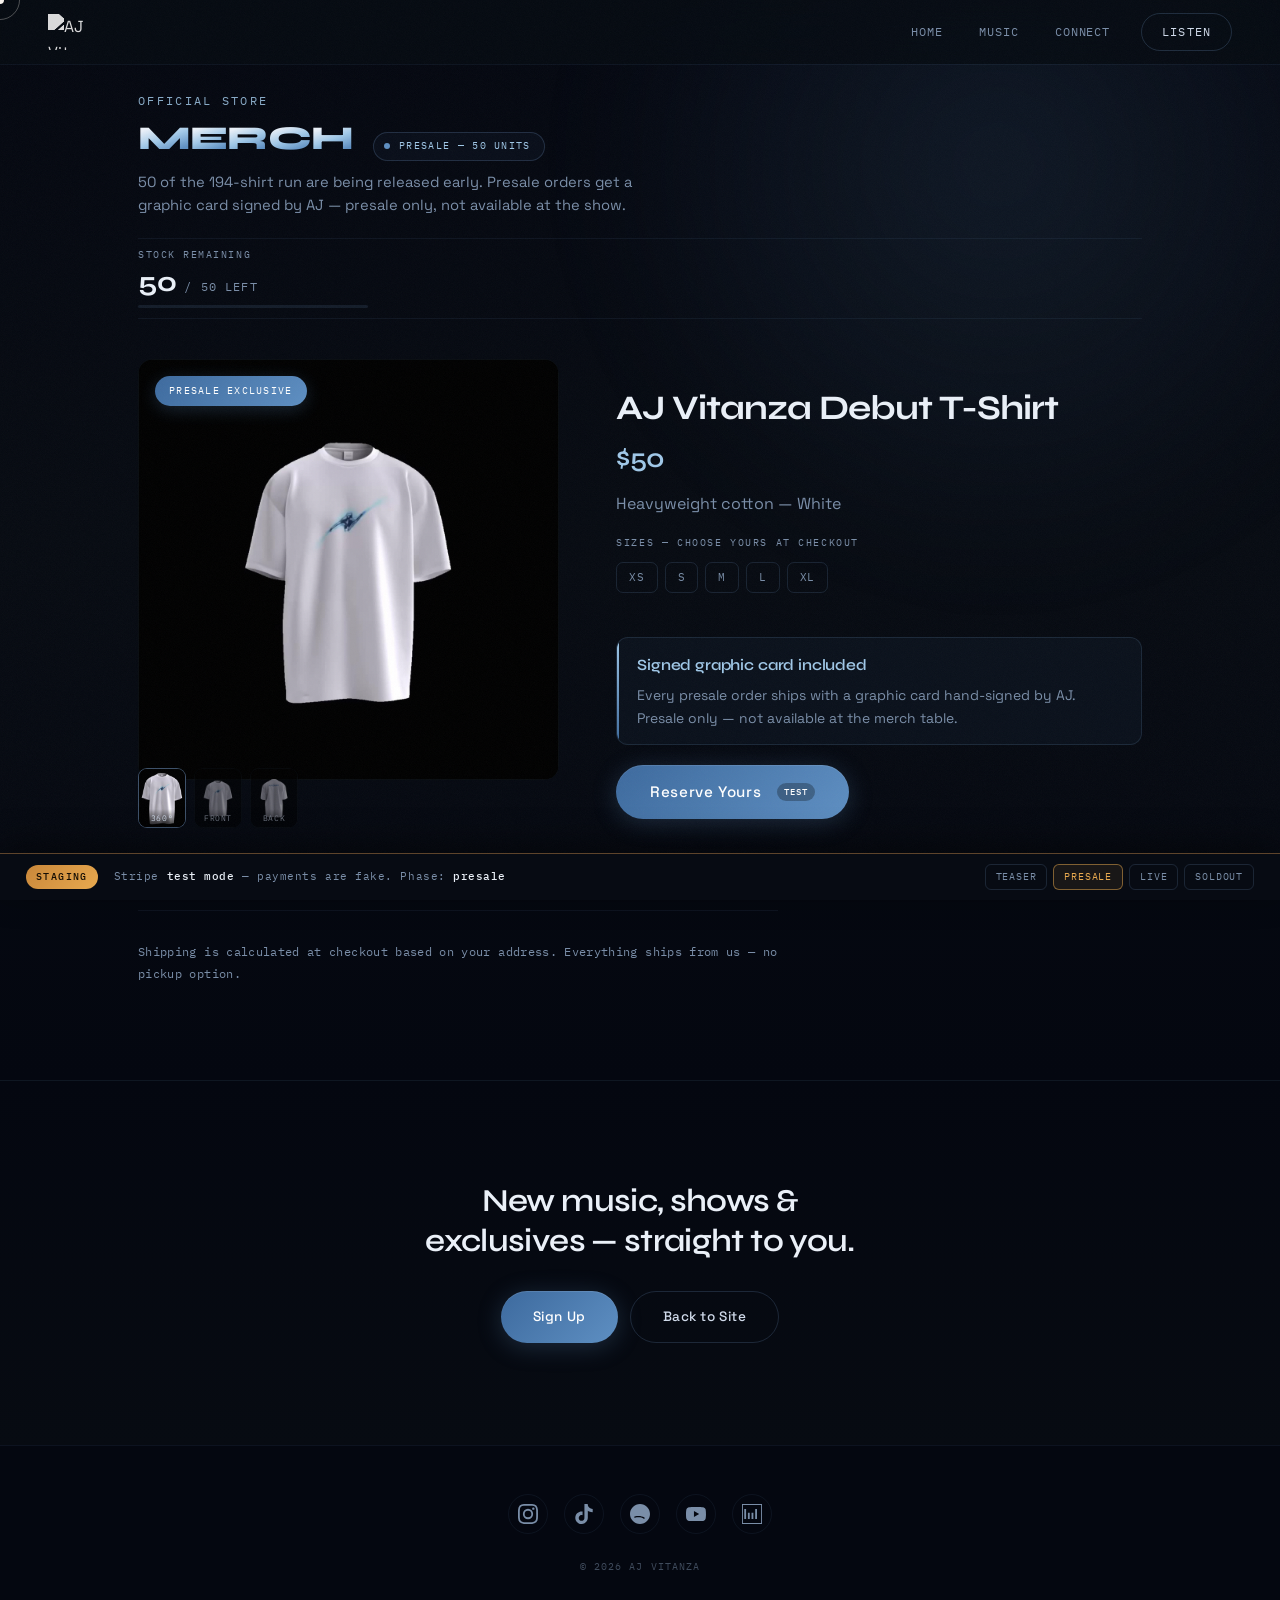
==== commit bda246c8: "Fix merch nav, video autoplay, and desktop/mobile fit /merch nav pointed at deleted homepage section" ====
--- a/merch.html
+++ b/merch.html
@@ -89,10 +89,11 @@
             <img src="images/swoosh-mark.png" alt="AJ Vitanza" class="nav-logo-img" width="400" height="400" decoding="async">
         </a>
         <div class="nav-links">
+            <!-- These must match the homepage's sections. #release, #music and
+                 #videos were removed in the merch restructure; anyone clicking
+                 them landed on the homepage top with nothing highlighted. -->
             <a href="/" data-magnetic><span data-text="Home">Home</span></a>
-            <a href="/#release" data-magnetic><span data-text="New">New</span></a>
-            <a href="/#music" data-magnetic><span data-text="Music">Music</span></a>
-            <a href="/#videos" data-magnetic><span data-text="Videos">Videos</span></a>
+            <a href="/#elsewhere" data-magnetic><span data-text="Music">Music</span></a>
             <a href="/#connect" data-magnetic><span data-text="Connect">Connect</span></a>
         </div>
         <a href="https://open.spotify.com/artist/4cYjXmjtYTr8km9NLjC7xe" target="_blank" rel="noopener" class="nav-shop nav-shop--alt" data-magnetic data-ripple>
--- a/styles.css
+++ b/styles.css
@@ -1053,7 +1053,7 @@
 }
 @media (max-width: 560px) {
     /* Bigger tap targets, and the rail is short enough that it never wraps. */
-    .merch-thumb { width: 52px; }
+    .merch-thumb { width: 46px; }
     .merch-thumbs { gap: 7px; margin: -10px 0 20px; }
 
     .elsewhere-release {
@@ -1332,7 +1332,9 @@
 
 @media (max-width: 480px) {
     /* On phones the Shop CTA is the priority — shed link text for it. */
-    .nav-links a:nth-child(n+3) { display: none; }
+    /* Allow three. The nav is only three items now, and hiding past the
+       second silently removed Connect on every phone. */
+    .nav-links a:nth-child(n+4) { display: none; }
     .nav-shop { padding: 8px 16px; font-size: 0.68rem; }
 
     .hero-title { letter-spacing: -0.03em; }
@@ -1345,7 +1347,9 @@
    MERCH — editorial
    ============================================ */
 .merch {
-    padding: clamp(80px, 9vw, 110px) 0 clamp(80px, 9vw, 110px);
+    /* Deliberately tighter on top than the other sections: this one is an
+       anchor target, and every pixel here pushes the product below the fold. */
+    padding: clamp(44px, 5vw, 68px) 0 clamp(70px, 8vw, 96px);
     position: relative;
     overflow: hidden;
     background: linear-gradient(180deg, var(--bg-deep) 0%, var(--bg) 50%, var(--bg-deep) 100%);
@@ -1373,7 +1377,7 @@
     flex-wrap: wrap;
     align-items: baseline;
     gap: 12px 20px;
-    margin-bottom: 14px;
+    margin-bottom: 10px;
 }
 .merch-title {
     font-size: clamp(1.5rem, 2.6vw, 2.1rem);
@@ -1413,7 +1417,7 @@
     line-height: 1.6;
     color: var(--text-dim);
     max-width: 60ch;
-    margin-bottom: clamp(24px, 3vw, 32px);
+    margin-bottom: clamp(14px, 1.8vw, 20px);
     text-wrap: pretty;
 }
 
@@ -1423,7 +1427,7 @@
     flex-wrap: wrap;
     align-items: flex-end;
     gap: 22px clamp(28px, 4vw, 52px);
-    padding: 16px 0 18px;
+    padding: 8px 0 10px;
     border-top: 1px solid var(--border);
     border-bottom: 1px solid var(--border);
     margin-bottom: clamp(28px, 3.5vw, 40px);
@@ -1557,7 +1561,10 @@
     inset: 0;
     width: 100%;
     height: 100%;
-    object-fit: cover;
+    /* contain, not cover: the renders are on pure black and so is the well,
+       so letterboxing is invisible — whereas cover clips the sleeves and hem
+       whenever the well's ratio differs from the image's 4:5. */
+    object-fit: contain;
     transition: opacity 0.6s var(--ease-out-expo), transform 0.9s var(--ease-out-expo);
 }
 .merch-card:hover .merch-card-img { transform: scale(1.05); }
@@ -1567,8 +1574,16 @@
 .merch-card-media { background: #000; }
 .merch-slide { opacity: 0; pointer-events: none; }
 .merch-slide.is-active { opacity: 1; pointer-events: auto; }
-.merch-card-video { object-fit: cover; background: #000; }
+.merch-card-video { object-fit: contain; background: #000; }
 .merch-card.is-soldout .merch-card-img { filter: grayscale(1); }
+
+/* The media well + thumbnail rail form a single column. In the feature
+   layout this wrapper is the grid item, not the well itself. */
+.merch-card-mediacol {
+    display: flex;
+    flex-direction: column;
+    min-width: 0;
+}
 
 /* ---------- Gallery thumbnails ---------- */
 .merch-thumbs {
@@ -1579,7 +1594,7 @@
 .merch-thumb {
     position: relative;
     flex: 0 0 auto;
-    width: 58px;
+    width: 48px;
     aspect-ratio: 4 / 5;
     padding: 0;
     border: 1px solid var(--border);
@@ -1787,14 +1802,21 @@
 
 .merch-card--feature {
     display: grid;
-    grid-template-columns: 0.95fr 1fr;
+    grid-template-columns: 0.8fr 1fr;
     gap: clamp(30px, 4.5vw, 64px);
     align-items: center;
 }
 .merch-card--feature:hover { transform: none; }
+.merch-card--feature .merch-card-mediacol { align-self: center; }
 .merch-card--feature .merch-card-media {
     aspect-ratio: 1 / 1;
     margin-bottom: 0;
+    /* On a wide screen the square well grows with the column and pushes the
+       buy button off the bottom of the viewport. Cap it against screen
+       height so the whole card stays reachable without scrolling. The
+       letterboxing this creates is invisible — slides are contain-fit on
+       the same black as the well. */
+    max-height: min(58vh, 540px);
 }
 .merch-card--feature:hover .merch-card-media {
     border-color: rgba(120, 160, 210, 0.26);
@@ -1816,18 +1838,18 @@
 }
 .merch-card--feature .merch-card-sub {
     font-size: 1rem;
-    margin-bottom: 26px;
+    margin-bottom: 18px;
 }
 .merch-card--feature .merch-btn {
     width: auto;
     align-self: flex-start;
-    min-width: 240px;
-    padding: 18px 40px;
+    min-width: 220px;
+    padding: 15px 34px;
     font-size: 0.95rem;
 }
 
 /* ---------- Sizes ---------- */
-.merch-card-sizewrap { margin-bottom: 26px; }
+.merch-card-sizewrap { margin-bottom: 18px; }
 .merch-size-label {
     display: block;
     font-family: 'IBM Plex Mono', monospace;
@@ -1841,8 +1863,8 @@
 /* ---------- Presale bonus callout ---------- */
 .merch-bonus {
     position: relative;
-    padding: 20px 22px 20px 24px;
-    margin-bottom: 30px;
+    padding: 14px 18px 15px 20px;
+    margin-bottom: 20px;
     border-radius: 12px;
     background: rgba(94, 143, 194, 0.055);
     border: 1px solid rgba(120, 160, 210, 0.16);
@@ -1903,11 +1925,11 @@
 }
 @media (max-width: 768px) {
     .nav-links a:nth-child(n+5) { display: none; }
-    .merch { padding: 100px 0 90px; }
+    .merch { padding: 56px 0 72px; }
     .merch-meta {
         grid-template-columns: 1fr;
-        gap: 30px;
-        padding: 26px 0 28px;
+        gap: 22px;
+        padding: 14px 0 16px;
     }
     .merch-grid { grid-template-columns: repeat(auto-fit, minmax(260px, 1fr)); }}
 @media (max-width: 520px) {
@@ -1938,7 +1960,7 @@
 
 .page-merch { background: var(--bg-deep); }
 .merch--page {
-    padding-top: calc(var(--nav-h) + clamp(34px, 4vw, 54px));
+    padding-top: calc(var(--nav-h) + clamp(20px, 2.4vw, 28px));
     min-height: 100vh;
     min-height: 100dvh;   /* iOS: 100vh ignores the browser chrome */
 }
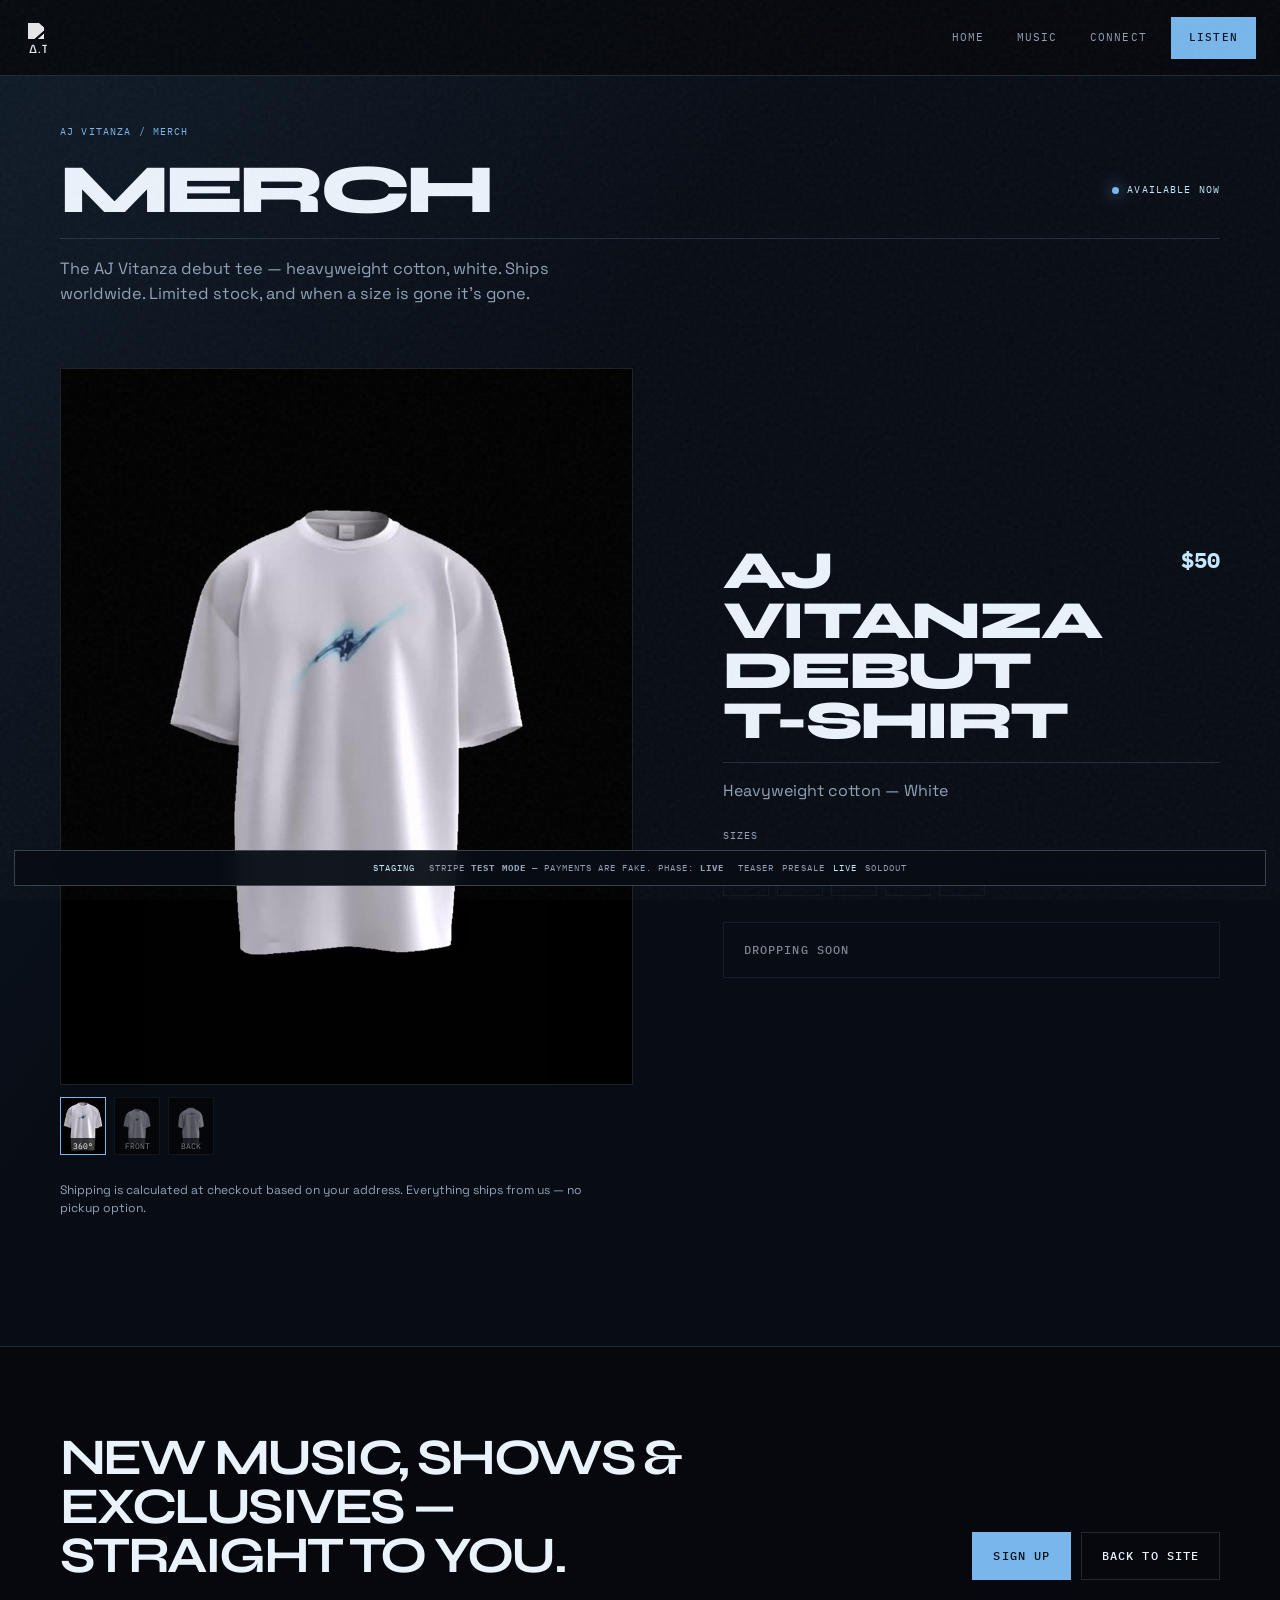
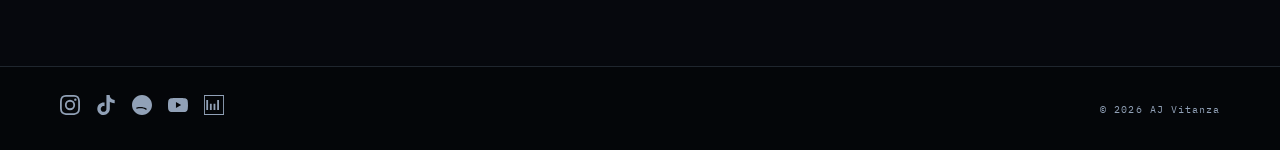
==== commit 29dc5390: "Redesign AJ Vitanza artist world" ====
--- a/merch.html
+++ b/merch.html
@@ -33,7 +33,7 @@
     <link rel="preconnect" href="https://fonts.googleapis.com">
     <link rel="preconnect" href="https://fonts.gstatic.com" crossorigin>
     <link href="https://fonts.googleapis.com/css2?family=Syne:wght@400;500;600;700;800&family=Space+Grotesk:wght@300;400;500;600;700&family=IBM+Plex+Mono:wght@300;400;500&family=Inter+Tight:ital,wght@0,300;0,400;0,500;0,600;1,300;1,400&display=swap" rel="stylesheet">
-    <link rel="stylesheet" href="styles.css">
+    <link rel="stylesheet" href="styles.css?v=world-01">
 
     <!-- Structured Data. /merch is the link that gets shared, so it carries
          the Product node too. Price and availability are rewritten by
@@ -189,7 +189,7 @@
         </div>
     </footer>
 
-    <script src="merch.js"></script>
-    <script src="script.js"></script>
+    <script src="merch.js?v=world-01"></script>
+    <script src="script.js?v=world-01"></script>
 </body>
 </html>
--- a/styles.css
+++ b/styles.css
@@ -1,2239 +1,30 @@
-/* ============================================
-   AJ VITANZA — Creative Redesign
-   Blue-hour · Grain · Gradients · Liquid
-   ============================================ */
+:root{--ink:#06080d;--ink-2:#0b1019;--ink-3:#121a28;--paper:#eaf2fb;--muted:#91a1b7;--line:rgba(174,204,237,.16);--blue:#78b6eb;--blue-bright:#c4e8ff;--nav-h:76px;--ease:cubic-bezier(.2,.85,.25,1)}
+*,*::before,*::after{box-sizing:border-box}html{scroll-behavior:smooth;scroll-padding-top:calc(var(--nav-h) + 20px)}body{margin:0;min-width:320px;overflow-x:hidden;background:var(--ink);color:var(--paper);font:16px/1.5 "Space Grotesk",Arial,sans-serif;-webkit-font-smoothing:antialiased}body,button,a{-webkit-tap-highlight-color:transparent}a{color:inherit;text-decoration:none}img,video{display:block;max-width:100%}button{color:inherit;font:inherit}.grain{position:fixed;inset:0;z-index:100;pointer-events:none;opacity:.04;background-image:url("data:image/svg+xml,%3Csvg viewBox='0 0 256 256' xmlns='http://www.w3.org/2000/svg'%3E%3Cfilter id='n'%3E%3CfeTurbulence type='fractalNoise' baseFrequency='.82' numOctaves='4' stitchTiles='stitch'/%3E%3C/filter%3E%3Crect width='100%25' height='100%25' filter='url(%23n)'/%3E%3C/svg%3E")}.scroll-progress{position:fixed;z-index:101;top:0;left:0;height:2px;width:0;background:var(--blue)}.cursor{display:none}
 
-/* ---------- Custom Properties ---------- */
-:root {
-    --bg: #070b12;
-    --bg-deep: #040710;
-    --surface: #0c1220;
-    --surface-light: #111a2e;
-    --border: rgba(120, 160, 210, 0.08);
-    --text: #d0daea;
-    --text-dim: #7a8ea8;
-    --text-bright: #eaf0f8;
-    --accent: #5e8fc2;
-    --accent-soft: #3d6a9e;
-    --accent-glow: rgba(94, 143, 194, 0.25);
-    --accent-ice: #a0c8e8;
-    --gradient-1: #1a3a5c;
-    --gradient-2: #0f2240;
-    --gradient-3: #2a1a40;
-    --nav-h: 64px;
-    --ease-out-expo: cubic-bezier(0.16, 1, 0.3, 1);
-    --ease-out-quart: cubic-bezier(0.25, 1, 0.5, 1);
-    --ease-spring: cubic-bezier(0.34, 1.56, 0.64, 1);
-}
+/* Navigation */
+.nav{position:fixed;z-index:90;top:0;left:0;right:0;min-height:var(--nav-h);display:flex;align-items:center;gap:24px;padding:0 max(24px,env(safe-area-inset-left)) 0 max(24px,env(safe-area-inset-right));transition:background .35s var(--ease),border-color .35s var(--ease)}.nav.scrolled,.nav--solid{background:rgba(6,8,13,.88);border-bottom:1px solid var(--line);backdrop-filter:blur(16px);-webkit-backdrop-filter:blur(16px)}.nav-logo{display:grid;place-items:center;width:38px;height:38px;flex:0 0 auto}.nav-logo-img{width:30px;height:30px;object-fit:contain;filter:brightness(0) invert(1);opacity:.9}.nav-links{display:flex;gap:clamp(16px,2.5vw,34px);margin-left:auto}.nav-links a,.nav-shop,.hero-kicker,.label,.merch-eyebrow,.show-note,.elsewhere-eyebrow,.merch-size-label,.merch-meta-label,.merch-cd-cap,.merch-counter-total,.staging-bar{font-family:"IBM Plex Mono",monospace;text-transform:uppercase;letter-spacing:.11em}.nav-links a{position:relative;font-size:.68rem;color:var(--muted);transition:color .2s}.nav-links a::after{content:"";position:absolute;left:0;right:0;bottom:-7px;height:1px;background:var(--blue);transform:scaleX(0);transform-origin:left;transition:transform .25s var(--ease)}.nav-links a:hover,.nav-links a:focus-visible{color:var(--paper)}.nav-links a:hover::after,.nav-links a:focus-visible::after{transform:scaleX(1)}.nav-shop{display:inline-flex;align-items:center;gap:8px;flex:0 0 auto;min-height:42px;padding:0 17px;border:1px solid var(--blue);background:var(--blue);color:#08111b;font-size:.67rem;font-weight:500;transition:background .25s,color .25s,transform .25s var(--ease)}.nav-shop:hover{background:var(--blue-bright);transform:translateY(-1px)}.nav-shop-dot{display:none}
 
-/* ---------- Reset ---------- */
-*, *::before, *::after { box-sizing: border-box; margin: 0; padding: 0; }
-html { scroll-behavior: smooth; -webkit-text-size-adjust: 100%; }
-body {
-    font-family: 'Space Grotesk', 'Inter Tight', -apple-system, sans-serif;
-    background: var(--bg);
-    color: var(--text);
-    line-height: 1.6;
-    overflow-x: hidden;
-    -webkit-font-smoothing: antialiased;
-}
-a { color: inherit; text-decoration: none; }
-img { max-width: 100%; display: block; }
-button { border: none; background: none; cursor: pointer; font: inherit; color: inherit; }
+/* Hero */
+.hero{position:relative;min-height:max(650px,100svh);display:grid;align-items:end;overflow:clip;border-bottom:1px solid var(--line)}.hero-field{position:absolute;inset:0;background:radial-gradient(circle at 76% 26%,rgba(103,166,224,.2),transparent 0 17%),radial-gradient(circle at 32% 80%,rgba(45,72,116,.25),transparent 0 28%),linear-gradient(145deg,#08111d 0%,var(--ink) 57%,#0b1422 100%)}.hero-field::before,.hero-field::after{content:"";position:absolute;border:1px solid rgba(164,207,244,.12);border-radius:50%}.hero-field::before{width:min(68vw,850px);aspect-ratio:1;right:-20vw;top:-26vw}.hero-field::after{width:min(50vw,620px);aspect-ratio:1;left:-18vw;bottom:-28vw}.hero-content{position:relative;z-index:1;width:100%;padding-bottom:clamp(52px,8vw,110px)}.section-inner{width:min(1160px,calc(100% - 48px));margin:0 auto}.hero-kicker{margin:0 0 clamp(26px,4vw,52px);font-size:.71rem;color:var(--blue-bright)}.hero-kicker span{color:var(--blue);padding:0 .42em}.hero-title,.section-title,.connect-heading,.merch-title{margin:0;font-family:"Syne",Arial,sans-serif;font-weight:800;text-transform:uppercase;letter-spacing:-.065em;color:var(--paper)}.hero-title{max-width:1070px;font-size:clamp(4.45rem,12.5vw,10.5rem);line-height:.78}.hero-title .word{display:inline-block;white-space:nowrap}.hero-title .char{display:inline-block;opacity:0;transform:translateY(32px);transition:opacity .5s var(--ease),transform .5s var(--ease)}.hero-title .char.revealed{opacity:1;transform:none}.hero-bottom{display:flex;align-items:flex-end;justify-content:space-between;gap:24px;margin-top:clamp(38px,6vw,74px);padding-top:18px;border-top:1px solid var(--line)}.hero-sub{margin:0;color:var(--muted);font:.7rem/1.4 "IBM Plex Mono",monospace;letter-spacing:.12em}.hero-actions{display:flex;align-items:center;gap:26px}
 
-/* ---------- Grain Overlay ---------- */
-.grain {
-    position: fixed;
-    inset: 0;
-    z-index: 9999;
-    pointer-events: none;
-    opacity: 0.035;
-    background-image: url("data:image/svg+xml,%3Csvg viewBox='0 0 256 256' xmlns='http://www.w3.org/2000/svg'%3E%3Cfilter id='n'%3E%3CfeTurbulence type='fractalNoise' baseFrequency='0.85' numOctaves='4' stitchTiles='stitch'/%3E%3C/filter%3E%3Crect width='100%25' height='100%25' filter='url(%23n)'/%3E%3C/svg%3E");
-    background-size: 180px;
-}
+/* Common */
+.btn{display:inline-flex;align-items:center;justify-content:center;gap:12px;min-height:48px;padding:0 20px;border:1px solid transparent;cursor:pointer;font:500 .75rem/1 "IBM Plex Mono",monospace;letter-spacing:.09em;text-transform:uppercase;transition:transform .25s var(--ease),background .25s,border-color .25s,color .25s}.btn--primary{background:var(--blue);color:#07101a;border-color:var(--blue)}.btn--primary:hover{transform:translateY(-2px);background:var(--blue-bright);border-color:var(--blue-bright)}.btn--ghost{background:transparent;color:var(--paper);border-color:var(--line)}.btn--ghost:hover{border-color:var(--blue);color:var(--blue-bright)}.hero-listen,.elsewhere-more{display:inline-flex;gap:9px;align-items:center;border-bottom:1px solid var(--line);padding-bottom:5px;color:var(--paper);font:.72rem/1.3 "IBM Plex Mono",monospace;letter-spacing:.08em;text-transform:uppercase;transition:border-color .2s,color .2s}.hero-listen:hover,.elsewhere-more:hover{color:var(--blue-bright);border-color:var(--blue)}.label{display:block;margin-bottom:20px;color:var(--blue);font-size:.65rem}.section-title,.connect-heading{font-size:clamp(2.8rem,6vw,5.4rem);line-height:.92}.section-title .char,.connect-heading .char,.merch-title .char{display:inline-block;opacity:0;transform:translateY(20px);transition:opacity .4s var(--ease),transform .4s var(--ease)}.section-title .char.revealed,.connect-heading .char.revealed,.merch-title .char.revealed{opacity:1;transform:none}
 
-/* ---------- Scroll Progress ---------- */
-.scroll-progress {
-    position: fixed;
-    top: 0;
-    left: 0;
-    height: 2px;
-    width: 0;
-    background: linear-gradient(90deg, var(--accent-soft), var(--accent), var(--accent-ice));
-    z-index: 10001;
-    transition: none;
-}
+/* Merch */
+.merch{position:relative;padding:clamp(82px,10vw,140px) 0;overflow:hidden;background:#080d15}.merch-bg{position:absolute;inset:0;pointer-events:none;background:linear-gradient(125deg,rgba(89,153,215,.1),transparent 38%)}.merch-orb{display:none}.merch .section-inner{position:relative}.merch-head{display:flex;align-items:center;justify-content:space-between;gap:20px;padding-bottom:18px;border-bottom:1px solid var(--line)}.merch-title{font-size:clamp(2.6rem,5.4vw,5.2rem);line-height:.88}.merch-eyebrow{display:inline-flex;align-items:center;gap:8px;color:var(--blue-bright);font-size:.64rem;white-space:nowrap}.merch-eyebrow-dot{width:7px;height:7px;border-radius:50%;background:var(--blue);box-shadow:0 0 16px var(--blue)}.merch-blurb{max-width:54ch;margin:18px 0 0;color:var(--muted);font-size:1.02rem}.merch-meta{display:flex;gap:42px;padding:19px 0;margin-top:28px;border-top:1px solid var(--line);border-bottom:1px solid var(--line)}.merch-meta[hidden],.merch-counter[hidden],.merch-countdown[hidden]{display:none}.merch-meta-label{display:block;color:var(--muted);font-size:.62rem;margin-bottom:7px}.merch-counter-head{display:flex;align-items:baseline;gap:8px}.merch-counter-num,.merch-cd-num{font:700 1.6rem/.9 "Syne",sans-serif;color:var(--paper)}.merch-counter-total,.merch-cd-cap{color:var(--muted);font-size:.64rem}.merch-counter-bar{width:180px;height:2px;margin-top:11px;background:rgba(255,255,255,.13)}.merch-counter-fill{height:100%;background:var(--blue)}.merch-countdown-clock{display:flex;gap:14px}.merch-cd-unit{display:grid;gap:5px}.merch-countdown-venue{color:var(--muted);font-size:.76rem}.merch-grid{margin-top:clamp(32px,5vw,62px)}.merch-grid--feature{display:block}.merch-card--feature{display:grid;grid-template-columns:minmax(0,.9fr) minmax(340px,.78fr);gap:clamp(34px,7vw,100px);align-items:center}.merch-card-mediacol{min-width:0}.merch-card-media{position:relative;overflow:hidden;aspect-ratio:4/5;background:#000;border:1px solid var(--line)}.merch-slide{position:absolute;inset:0;width:100%;height:100%;object-fit:contain;opacity:0;pointer-events:none;transition:opacity .35s}.merch-slide.is-active{opacity:1;pointer-events:auto}.merch-card-video{background:#000}.merch-card-placeholder{display:none}.merch-card-media.is-empty .merch-card-placeholder{position:absolute;inset:0;display:grid;place-items:center;color:var(--muted);font:.72rem "IBM Plex Mono",monospace;text-transform:uppercase;letter-spacing:.12em}.merch-thumbs{display:flex;gap:8px;margin-top:12px}.merch-thumb{position:relative;width:46px;height:58px;padding:0;overflow:hidden;border:1px solid var(--line);background:#000;opacity:.48;cursor:pointer}.merch-thumb.is-active{opacity:1;border-color:var(--blue)}.merch-thumb img{width:100%;height:100%;object-fit:cover}.merch-thumb-label{position:absolute;left:0;right:0;bottom:0;padding:3px 0;background:rgba(0,0,0,.72);color:#fff;font:.47rem "IBM Plex Mono",monospace;text-transform:uppercase}.merch-card-body{padding:8px 0}.merch-card-head{display:flex;align-items:flex-start;justify-content:space-between;gap:16px;padding-bottom:16px;border-bottom:1px solid var(--line)}.merch-card-name{margin:0;max-width:14ch;font:800 clamp(2rem,4.2vw,4rem)/.93 "Syne",sans-serif;letter-spacing:-.05em;text-transform:uppercase}.merch-card-name .nowrap{white-space:nowrap}.merch-card-price{font:700 1.35rem "IBM Plex Mono",monospace;color:var(--blue-bright)}.merch-card-sub{margin:16px 0 26px;color:var(--muted);font-size:1rem}.merch-card-sizewrap{margin-bottom:26px}.merch-size-label{display:block;margin-bottom:10px;color:var(--muted);font-size:.62rem}.merch-card-sizes{display:flex;flex-wrap:wrap;gap:8px}.merch-size{min-width:46px;min-height:42px;border:1px solid var(--line);background:transparent;color:var(--paper);cursor:pointer;font:.75rem "IBM Plex Mono",monospace}.merch-size:hover,.merch-size.is-selected{border-color:var(--blue);background:var(--blue);color:#07101a}.merch-size.is-unavailable{opacity:.32;cursor:not-allowed;text-decoration:line-through}.merch-btn{min-width:100%;min-height:56px;justify-content:space-between;padding:0 20px}.merch-btn.is-disabled{opacity:.52;cursor:not-allowed}.merch-badge{position:absolute;z-index:1;top:14px;left:14px;padding:7px 10px;background:var(--blue);color:#06111b;font:.6rem "IBM Plex Mono",monospace;letter-spacing:.1em;text-transform:uppercase}.merch-badge--soldout{background:rgba(8,13,21,.88);color:var(--paper);border:1px solid var(--line)}.merch-shipping-note{max-width:70ch;margin:26px 0 0;color:var(--muted);font-size:.76rem}
 
-/* ---------- Custom Cursor ---------- */
-.cursor {
-    display: none;
-}
-@media (pointer: fine) and (min-width: 769px) {
-    .cursor {
-        display: block;
-        position: fixed;
-        top: 0;
-        left: 0;
-        z-index: 10000;
-        pointer-events: none;
-        mix-blend-mode: difference;
-    }
-    .cursor-dot {
-        position: absolute;
-        width: 8px;
-        height: 8px;
-        background: #fff;
-        border-radius: 50%;
-        transform: translate(-50%, -50%);
-        transition: width 0.3s var(--ease-spring), height 0.3s var(--ease-spring), background 0.3s;
-    }
-    .cursor-glow {
-        position: absolute;
-        width: 40px;
-        height: 40px;
-        border: 1px solid rgba(255,255,255,0.3);
-        border-radius: 50%;
-        transform: translate(-50%, -50%);
-        transition: width 0.4s var(--ease-out-expo), height 0.4s var(--ease-out-expo), border-color 0.3s, opacity 0.3s;
-    }
-    .cursor.hovering .cursor-dot {
-        width: 48px;
-        height: 48px;
-        background: rgba(255,255,255,0.06);
-    }
-    .cursor.hovering .cursor-glow {
-        width: 64px;
-        height: 64px;
-        border-color: rgba(255,255,255,0.1);
-    }
-    .cursor.clicking .cursor-dot {
-        width: 6px;
-        height: 6px;
-    }
-    .cursor.clicking .cursor-glow {
-        width: 32px;
-        height: 32px;
-    }
-    body.has-cursor * { cursor: none !important; }}
+/* Live */
+.live{padding:clamp(76px,10vw,130px) 0;background:var(--ink)}.live .section-title{max-width:9ch}.show{display:grid;grid-template-columns:130px 1fr auto;gap:clamp(22px,4vw,54px);align-items:stretch;margin-top:clamp(35px,5vw,62px);border-top:1px solid var(--line);border-bottom:1px solid var(--line)}.show-date{display:grid;align-content:center;padding:20px 0;border-right:1px solid var(--line)}.show-month{color:var(--blue);font:.75rem "IBM Plex Mono",monospace;text-transform:uppercase;letter-spacing:.12em}.show-day{font:800 clamp(4rem,7vw,6.2rem)/.82 "Syne",sans-serif;letter-spacing:-.08em}.show-info{padding:28px 0}.show-venue{margin:0 0 7px;font:700 clamp(1.5rem,3vw,2.35rem)/1 "Syne",sans-serif;letter-spacing:-.04em}.show-where,.show-when,.show-bill{margin:0;color:var(--muted);font-size:.95rem}.show-when{margin-top:10px;color:var(--paper)}.show-bill{margin-top:5px}.show-action{display:grid;align-content:center;justify-items:end;gap:10px;padding:20px 0}.show-note{font-size:.55rem;color:var(--muted)}.live-footnote{margin:18px 0 0;color:var(--muted);font-size:.9rem}
 
-/* ---------- Gate Screen ---------- */
-.gate {
-    position: fixed;
-    inset: 0;
-    z-index: 20000;
-    background: var(--bg-deep);
-    display: flex;
-    flex-direction: column;
-    align-items: center;
-    justify-content: center;
-    transition: opacity 0.6s var(--ease-out-expo), visibility 0.6s;
-}
-.gate.hidden {
-    opacity: 0;
-    visibility: hidden;
-    pointer-events: none;
-}
-.gate-inner {
-    display: flex;
-    flex-direction: column;
-    align-items: center;
-    gap: 48px;
-}
-.gate-logo {
-    width: 72px;
-    height: 72px;
-    animation: gatePulse 3s ease-in-out infinite;
-}
-.gate-logo img {
-    width: 100%;
-    height: 100%;
-    object-fit: contain;
-    filter: brightness(0) invert(1) opacity(0.7);
-}
-@keyframes gatePulse {
-    0%, 100% { transform: scale(1); opacity: 0.6; }
-    50% { transform: scale(1.06); opacity: 1; }
-}
-.gate-btn {
-    position: relative;
-    padding: 16px 40px;
-    background: none;
-    border: none;
-    cursor: pointer;
-    display: flex;
-    align-items: center;
-    justify-content: center;
-}
-.gate-btn-text {
-    font-family: 'IBM Plex Mono', monospace;
-    font-size: 0.8rem;
-    letter-spacing: 0.35em;
-    text-transform: uppercase;
-    color: var(--accent-ice);
-    position: relative;
-    z-index: 1;
-    animation: gateTextPulse 2s ease-in-out infinite;
-}
-@keyframes gateTextPulse {
-    0%, 100% { opacity: 0.6; }
-    50% { opacity: 1; }
-}
-.gate-btn-ring {
-    position: absolute;
-    inset: 0;
-    border: 1px solid rgba(160, 200, 232, 0.15);
-    border-radius: 100px;
-    transition: all 0.4s var(--ease-out-expo);
-}
-.gate-btn:hover .gate-btn-ring {
-    border-color: rgba(160, 200, 232, 0.4);
-    box-shadow: 0 0 30px rgba(94, 143, 194, 0.15), inset 0 0 20px rgba(94, 143, 194, 0.05);
-}
-.gate-btn:hover .gate-btn-text { opacity: 1; }
-.gate-hint {
-    position: absolute;
-    bottom: 48px;
-    font-family: 'IBM Plex Mono', monospace;
-    font-size: 0.6rem;
-    letter-spacing: 0.12em;
-    text-transform: uppercase;
-    color: var(--text-dim);
-    opacity: 0.3;
-}
+/* Music and contact */
+.elsewhere{padding:clamp(76px,10vw,130px) 0;background:var(--ink-2);border-top:1px solid var(--line)}.elsewhere-grid{display:grid;grid-template-columns:1.2fr .8fr;gap:clamp(32px,8vw,120px);align-items:center;margin-top:clamp(36px,5vw,62px)}.elsewhere-release{display:grid;grid-template-columns:minmax(150px,265px) 1fr;gap:clamp(22px,4vw,48px);align-items:center}.release-cover{background:#000;overflow:hidden}.release-cover-img{width:100%;aspect-ratio:1;object-fit:cover}.elsewhere-eyebrow{color:var(--blue);font-size:.66rem}.elsewhere-meta,.elsewhere-note p{margin:15px 0 24px;max-width:32ch;color:var(--muted);font-size:1rem}.dsp-row{display:flex;flex-wrap:wrap;gap:8px}.dsp{padding:10px 12px;border:1px solid var(--line);color:var(--paper);font:.66rem "IBM Plex Mono",monospace;letter-spacing:.08em;text-transform:uppercase;transition:border-color .2s,color .2s}.dsp:hover{border-color:var(--blue);color:var(--blue-bright)}.elsewhere-note{padding-left:clamp(22px,4vw,52px);border-left:1px solid var(--line)}.connect{position:relative;overflow:hidden;padding:clamp(90px,13vw,170px) 0;background:linear-gradient(135deg,#0c1724,#06090f 58%)}.connect::after{content:"";position:absolute;width:min(56vw,700px);aspect-ratio:1;right:-17vw;bottom:-35vw;border:1px solid rgba(168,210,243,.16);border-radius:50%}.connect-inner{position:relative;z-index:1}.connect-heading{max-width:9ch}.connect-sub{max-width:42ch;margin:22px 0 32px;color:var(--muted);font-size:1.1rem}.footer{padding:28px 0 calc(28px + env(safe-area-inset-bottom));background:#040609;border-top:1px solid var(--line)}.footer-inner{display:flex;align-items:center;justify-content:space-between;gap:20px}.footer-socials{display:flex;flex-wrap:wrap;gap:16px}.footer-socials a{color:var(--muted);transition:color .2s}.footer-socials a:hover{color:var(--blue-bright)}.footer-copy{margin:0;color:var(--muted);font:.65rem "IBM Plex Mono",monospace;letter-spacing:.1em}
 
-/* ---------- Terminal Boot ---------- */
-.terminal-boot {
-    position: fixed;
-    inset: 0;
-    z-index: 19999;
-    background: #020408;
-    display: none;
-    padding: clamp(24px, 6vw, 80px);
-    font-family: 'IBM Plex Mono', monospace;
-    overflow: hidden;
-}
-.terminal-boot.active {
-    display: flex;
-    flex-direction: column;
-    align-items: center;
-    justify-content: center;
-}
-.terminal-boot.fade-out {
-    animation: termFadeOut 0.4s var(--ease-out-expo) forwards;
-}
-@keyframes termFadeOut {
-    to { opacity: 0; }
-}
-.terminal-scanlines {
-    position: absolute;
-    inset: 0;
-    pointer-events: none;
-    z-index: 2;
-    background-image: repeating-linear-gradient(
-        0deg,
-        transparent,
-        transparent 1px,
-        rgba(0, 0, 0, 0.12) 1px,
-        rgba(0, 0, 0, 0.12) 2px
-    );
-    background-size: 100% 2px;
-}
-.terminal-scanlines::after {
-    content: '';
-    position: absolute;
-    inset: 0;
-    background: rgba(94, 143, 194, 0.02);
-    animation: scanlineSweep 8s linear infinite;
-}
-@keyframes scanlineSweep {
-    0% { transform: translateY(-100%); }
-    100% { transform: translateY(100vh); }
-}
-.terminal-vignette {
-    position: absolute;
-    inset: 0;
-    pointer-events: none;
-    z-index: 3;
-    background: radial-gradient(ellipse at center, transparent 50%, rgba(0, 0, 0, 0.7) 100%);
-}
-.terminal-content {
-    position: relative;
-    z-index: 1;
-    text-align: center;
-}
-.terminal-line {
-    font-size: clamp(0.65rem, 1.2vw, 0.78rem);
-    line-height: 2;
-    color: rgba(160, 200, 232, 0.7);
-    text-shadow: 0 0 6px rgba(160, 200, 232, 0.15);
-    white-space: nowrap;
-    overflow: hidden;
-    letter-spacing: 0.06em;
-}
-.terminal-header {
-    color: var(--accent-ice);
-    margin-bottom: 12px;
-    font-weight: 500;
-}
-.terminal-status {
-    color: var(--accent);
-    font-weight: 500;
-}
-.terminal-progress {
-    display: inline-block;
-    color: var(--accent);
-}
-.terminal-cursor {
-    position: absolute;
-    z-index: 1;
-    font-size: clamp(0.7rem, 1.4vw, 0.85rem);
-    color: var(--accent-ice);
-    text-shadow: 0 0 8px rgba(160, 200, 232, 0.5);
-    animation: cursorBlink 1s step-end infinite;
-    display: none;
-}
-@keyframes cursorBlink {
-    0%, 50% { opacity: 1; }
-    51%, 100% { opacity: 0; }
-}
+/* Standalone merch */
+.page-merch .nav{background:rgba(6,8,13,.88);border-bottom:1px solid var(--line)}.merch--page{min-height:100svh;padding-top:calc(var(--nav-h) + 48px)}.merch--page .merch-label{color:var(--blue)}.merch-outro{padding:86px 0;background:var(--ink);border-top:1px solid var(--line)}.merch-outro-inner{display:flex;align-items:end;justify-content:space-between;gap:30px}.merch-outro-text{max-width:18ch;margin:0;font:700 clamp(2rem,4vw,3.5rem)/.96 "Syne",sans-serif;letter-spacing:-.05em;text-transform:uppercase}.merch-outro-actions{display:flex;gap:10px;flex-wrap:wrap}
 
-/* ---------- 3D Logo Reveal ---------- */
-.logo-reveal {
-    position: fixed;
-    inset: 0;
-    z-index: 19998;
-    background: #020408;
-    display: none;
-    overflow: hidden;
-}
-.logo-reveal.active { display: flex; align-items: center; justify-content: center; }
-.logo-reveal.fade-out {
-    animation: termFadeOut 0.7s var(--ease-out-expo) forwards;
-}
-.logo-reveal-inner {
-    display: flex;
-    flex-direction: column;
-    align-items: center;
-    gap: 56px;
-    position: relative;
-    z-index: 2;
-}
-.logo-3d-scene {
-    width: clamp(180px, 30vw, 280px);
-    height: clamp(180px, 30vw, 280px);
-    perspective: 800px;
-}
-.logo-3d-object {
-    width: 100%;
-    height: 100%;
-    position: relative;
-    transform-style: preserve-3d;
-    animation: logoSpin 6s linear infinite;
-}
-@keyframes logoSpin {
-    0% { transform: rotateY(0deg) rotateX(5deg); }
-    100% { transform: rotateY(360deg) rotateX(5deg); }
-}
-.logo-3d-face {
-    position: absolute;
-    inset: 0;
-    backface-visibility: hidden;
-}
-.logo-3d-front {
-    transform: translateZ(1px);
-    filter: brightness(0) invert(1);
-    object-fit: contain;
-}
-.logo-3d-back {
-    transform: rotateY(180deg) translateZ(1px);
-    filter: brightness(0) invert(1);
-    object-fit: contain;
-}
-.logo-reveal-text {
-    font-family: 'Syne', sans-serif;
-    font-size: clamp(1.8rem, 5vw, 3.2rem);
-    font-weight: 800;
-    letter-spacing: 0.2em;
-    text-transform: uppercase;
-    color: var(--text-bright);
-    opacity: 0;
-    transform: translateY(20px);
-    transition: opacity 0.6s var(--ease-out-expo), transform 0.6s var(--ease-out-expo);
-}
-.logo-reveal-text.visible {
-    opacity: 1;
-    transform: translateY(0);
-}
-.logo-reveal-sub {
-    font-family: 'IBM Plex Mono', monospace;
-    font-size: clamp(0.65rem, 1.2vw, 0.8rem);
-    letter-spacing: 0.4em;
-    text-transform: uppercase;
-    color: var(--accent);
-    opacity: 0;
-    transform: translateY(12px);
-    transition: opacity 0.5s var(--ease-out-expo) 0.15s, transform 0.5s var(--ease-out-expo) 0.15s;
-}
-.logo-reveal-sub.visible {
-    opacity: 0.7;
-    transform: translateY(0);
-}
-.logo-reveal-enter {
-    font-family: 'IBM Plex Mono', monospace;
-    font-size: 0.65rem;
-    letter-spacing: 0.3em;
-    text-transform: uppercase;
-    color: var(--accent-ice);
-    opacity: 0;
-    margin-top: 24px;
-    cursor: pointer;
-    transition: opacity 0.8s var(--ease-out-expo);
-    animation: gateTextPulse 2s ease-in-out infinite;
-}
-.logo-reveal-enter.visible {
-    opacity: 0.5;
-}
-.logo-reveal.clickable {
-    cursor: pointer;
-}
-.logo-reveal-particles {
-    position: absolute;
-    inset: 0;
-    pointer-events: none;
-    z-index: 1;
-}
-.logo-particle {
-    position: absolute;
-    width: 2px;
-    height: 2px;
-    background: var(--accent-ice);
-    border-radius: 50%;
-    opacity: 0;
-    animation: particleFloat 3s ease-out forwards;
-}
-@keyframes particleFloat {
-    0% { opacity: 0; transform: translate(0, 0) scale(0); }
-    10% { opacity: 0.6; transform: scale(1); }
-    100% { opacity: 0; transform: translate(var(--px), var(--py)) scale(0); }
-}
-
-/* Logo reveal phases */
-.logo-reveal.phase-glitch .logo-3d-object {
-    animation: logoSpinGlitch 2s linear infinite;
-    filter: blur(4px) brightness(0.4);
-}
-@keyframes logoSpinGlitch {
-    0% { transform: rotateY(0deg) rotateX(15deg) rotateZ(-3deg); }
-    25% { transform: rotateY(90deg) rotateX(10deg) rotateZ(2deg); }
-    50% { transform: rotateY(180deg) rotateX(15deg) rotateZ(-1deg); }
-    75% { transform: rotateY(270deg) rotateX(12deg) rotateZ(3deg); }
-    100% { transform: rotateY(360deg) rotateX(15deg) rotateZ(-3deg); }
-}
-.logo-reveal.phase-glitch .logo-3d-front,
-.logo-reveal.phase-glitch .logo-3d-back {
-    animation: glitchSlice 0.15s steps(2) infinite;
-}
-@keyframes glitchSlice {
-    0% { clip-path: inset(0 0 60% 0); transform: translateZ(1px) translateX(-3px); }
-    50% { clip-path: inset(40% 0 0 0); transform: translateZ(1px) translateX(3px); }
-    100% { clip-path: inset(0); transform: translateZ(1px); }
-}
-
-.logo-reveal.phase-resolving .logo-3d-object {
-    animation: logoSpinResolve 4s cubic-bezier(0.16, 1, 0.3, 1) infinite;
-    filter: blur(0px) brightness(0.85);
-    transition: filter 0.8s var(--ease-out-expo);
-}
-@keyframes logoSpinResolve {
-    0% { transform: rotateY(0deg) rotateX(5deg); }
-    100% { transform: rotateY(360deg) rotateX(5deg); }
-}
-
-.logo-reveal.phase-clear .logo-3d-object {
-    animation: logoSpinSlow 8s linear infinite;
-    filter: brightness(1) drop-shadow(0 0 30px rgba(94, 143, 194, 0.3));
-    transition: filter 0.6s var(--ease-out-expo);
-}
-@keyframes logoSpinSlow {
-    0% { transform: rotateY(0deg) rotateX(2deg); }
-    100% { transform: rotateY(360deg) rotateX(2deg); }
-}
-.logo-reveal.phase-clear .logo-3d-front,
-.logo-reveal.phase-clear .logo-3d-back {
-    filter: brightness(0) invert(1) drop-shadow(0 0 20px rgba(160, 200, 232, 0.5));
-}
-
-/* ---------- Navigation ---------- */
-.nav {
-    position: fixed;
-    top: 0;
-    left: 0;
-    right: 0;
-    height: var(--nav-h);
-    display: flex;
-    align-items: center;
-    justify-content: space-between;
-    padding: 0 clamp(20px, 4vw, 48px);
-    z-index: 1000;
-    transition: background 0.4s, backdrop-filter 0.4s, box-shadow 0.4s;
-}
-.nav.scrolled {
-    background: rgba(7, 11, 18, 0.8);
-    backdrop-filter: blur(20px) saturate(1.4);
-    -webkit-backdrop-filter: blur(20px) saturate(1.4);
-    box-shadow: 0 1px 0 var(--border);
-}
-.nav-logo {
-    display: flex;
-    align-items: center;
-    transition: transform 0.3s var(--ease-out-expo);
-}
-.nav-logo-img {
-    width: 36px;
-    height: 36px;
-    object-fit: contain;
-    filter: brightness(0) invert(1) opacity(0.85);
-    transition: opacity 0.3s;
-}
-.nav-logo:hover .nav-logo-img { opacity: 1; }
-.nav-links {
-    display: flex;
-    gap: clamp(16px, 3vw, 36px);
-}
-.nav-links a {
-    font-family: 'IBM Plex Mono', monospace;
-    font-size: 0.75rem;
-    letter-spacing: 0.08em;
-    text-transform: uppercase;
-    color: var(--text-dim);
-    transition: color 0.3s, transform 0.3s var(--ease-out-expo);
-    position: relative;
-}
-.nav-links a span {
-    position: relative;
-    display: inline-block;
-}
-.nav-links a span::after {
-    content: '';
-    position: absolute;
-    bottom: -4px;
-    left: 0;
-    width: 0;
-    height: 1px;
-    background: var(--accent);
-    transition: width 0.4s var(--ease-out-expo);
-}
-.nav-links a:hover { color: var(--text-bright); }
-.nav-links a:hover span::after { width: 100%; }
-
-/* ---------- Nav shop CTA ---------- */
-.nav-shop {
-    display: inline-flex;
-    align-items: center;
-    gap: 8px;
-    flex-shrink: 0;
-    padding: 9px 20px;
-    border-radius: 100px;
-    background: linear-gradient(135deg, var(--accent-soft), var(--accent));
-    color: #fff;
-    font-family: 'IBM Plex Mono', monospace;
-    font-size: 0.72rem;
-    letter-spacing: 0.1em;
-    text-transform: uppercase;
-    box-shadow: 0 4px 20px var(--accent-glow), inset 0 1px 0 rgba(255,255,255,0.12);
-    transition: transform 0.4s var(--ease-out-expo), box-shadow 0.4s var(--ease-out-expo);
-    position: relative;
-    overflow: hidden;
-    isolation: isolate;
-}
-.nav-shop:hover {
-    transform: translateY(-2px);
-    box-shadow: 0 8px 30px rgba(94, 143, 194, 0.42), inset 0 1px 0 rgba(255,255,255,0.18);
-}
-.nav-shop-dot {
-    width: 6px;
-    height: 6px;
-    border-radius: 50%;
-    background: #fff;
-    flex-shrink: 0;
-    animation: navShopPulse 2.4s var(--ease-out-quart) infinite;
-}
-@keyframes navShopPulse {
-    0%, 100% { opacity: 1; transform: scale(1); }
-    50%      { opacity: 0.45; transform: scale(0.8); }
-}
-.nav-shop .ripple {
-    position: absolute;
-    border-radius: 50%;
-    background: rgba(255,255,255,0.3);
-    transform: scale(0);
-    animation: rippleAnim 0.6s ease-out forwards;
-    pointer-events: none;
-}
-/* the nav-links row takes the slack so the CTA stays hard right */
-.nav-links { margin-left: auto; margin-right: clamp(14px, 2.4vw, 32px); }
-
-/* ---------- HERO ---------- */
-.hero {
-    position: relative;
-    min-height: 100vh;
-    min-height: 100dvh;
-    display: flex;
-    flex-direction: column;
-    align-items: center;
-    justify-content: flex-end;
-    padding-bottom: 12vh;
-    overflow: hidden;
-}
-.hero-bg {
-    position: absolute;
-    inset: 0;
-    z-index: 0;
-}
-.hero-gradient {
-    position: absolute;
-    inset: 0;
-    overflow: hidden;
-}
-.hero-orb {
-    position: absolute;
-    border-radius: 50%;
-    filter: blur(100px);
-    will-change: transform;
-}
-.hero-orb--1 {
-    width: 600px;
-    height: 600px;
-    background: radial-gradient(circle, rgba(30, 80, 140, 0.4) 0%, transparent 70%);
-    top: -10%;
-    left: -10%;
-    animation: orbFloat1 20s ease-in-out infinite;
-}
-.hero-orb--2 {
-    width: 500px;
-    height: 500px;
-    background: radial-gradient(circle, rgba(60, 40, 120, 0.35) 0%, transparent 70%);
-    bottom: -15%;
-    right: -10%;
-    animation: orbFloat2 25s ease-in-out infinite;
-}
-.hero-orb--3 {
-    width: 400px;
-    height: 400px;
-    background: radial-gradient(circle, rgba(40, 100, 160, 0.3) 0%, transparent 70%);
-    top: 40%;
-    left: 50%;
-    animation: orbFloat3 18s ease-in-out infinite;
-}
-@keyframes orbFloat1 {
-    0%, 100% { transform: translate(0, 0) scale(1); }
-    33% { transform: translate(80px, 60px) scale(1.1); }
-    66% { transform: translate(-40px, 80px) scale(0.95); }
-}
-@keyframes orbFloat2 {
-    0%, 100% { transform: translate(0, 0) scale(1); }
-    33% { transform: translate(-60px, -40px) scale(1.08); }
-    66% { transform: translate(50px, -60px) scale(0.9); }
-}
-@keyframes orbFloat3 {
-    0%, 100% { transform: translate(-50%, 0) scale(1); }
-    50% { transform: translate(-50%, -40px) scale(1.15); }
-}
-.hero-content {
-    position: relative;
-    z-index: 2;
-    text-align: center;
-    padding: 0 24px;
-    max-width: 100%;
-    min-width: 0;
-}
-.hero-eyebrow {
-    display: flex;
-    align-items: center;
-    justify-content: center;
-    gap: 16px;
-    font-family: 'IBM Plex Mono', monospace;
-    font-size: 0.7rem;
-    letter-spacing: 0.15em;
-    text-transform: uppercase;
-    color: var(--text-dim);
-    margin-bottom: 24px;
-}
-.hero-eyebrow-line {
-    display: block;
-    width: 40px;
-    height: 1px;
-    background: var(--text-dim);
-    opacity: 0.4;
-}
-.hero-title {
-    font-family: 'Syne', sans-serif;
-    font-size: min(9vw, 9rem, calc((100vw - 52px) / 9.9));
-    font-weight: 800;
-    letter-spacing: -0.02em;
-    line-height: 0.9;
-    text-transform: uppercase;
-    color: var(--text-bright);
-    margin-bottom: 24px;
-    white-space: nowrap;
-}
-/* Word groups produced by initSplitText — a split heading may only break
-   at a space, never between two characters of the same word. */
-[data-split] .word {
-    display: inline-block;
-    white-space: nowrap;
-}
-.hero-title .char {
-    display: inline-block;
-    opacity: 0;
-    transform: translateY(40px);
-    transition: opacity 0.5s var(--ease-out-expo), transform 0.5s var(--ease-out-expo);
-    background: linear-gradient(
-        160deg,
-        var(--text-bright) 20%,
-        var(--accent-ice) 50%,
-        var(--accent) 80%
-    );
-    -webkit-background-clip: text;
-    -webkit-text-fill-color: transparent;
-    background-clip: text;
-}
-.hero-title .char.revealed {
-    opacity: 1;
-    transform: translateY(0);
-}
-.hero-sub {
-    font-family: 'IBM Plex Mono', monospace;
-    font-size: clamp(0.85rem, 2vw, 1.1rem);
-    letter-spacing: 0.3em;
-    text-transform: uppercase;
-    color: var(--accent);
-    margin-bottom: 40px;
-    opacity: 0.8;
-}
-.hero-actions {
-    display: flex;
-    gap: 16px;
-    justify-content: center;
-    flex-wrap: wrap;
-}
-.hero-scroll {
-    position: absolute;
-    bottom: 32px;
-    left: 50%;
-    transform: translateX(-50%);
-    z-index: 2;
-    display: flex;
-    flex-direction: column;
-    align-items: center;
-}
-.hero-scroll-line {
-    width: 1px;
-    height: 48px;
-    background: linear-gradient(to bottom, var(--accent), transparent);
-    animation: scrollPulse 2s ease-in-out infinite;
-}
-@keyframes scrollPulse {
-    0%, 100% { opacity: 0.4; transform: scaleY(1); }
-    50% { opacity: 1; transform: scaleY(1.3); transform-origin: top; }
-}
-.hero-swoosh {
-    position: absolute;
-    bottom: 10%;
-    right: 5%;
-    width: 200px;
-    height: 200px;
-    opacity: 0.03;
-    z-index: 1;
-    filter: brightness(0) invert(1);
-    animation: swooshFloat 12s ease-in-out infinite;
-}
-.hero-swoosh img { width: 100%; height: 100%; object-fit: contain; }
-@keyframes swooshFloat {
-    0%, 100% { transform: translateY(0) rotate(0); }
-    50% { transform: translateY(-20px) rotate(3deg); }
-}
-
-/* ---------- Buttons ---------- */
-.btn {
-    display: inline-flex;
-    align-items: center;
-    gap: 8px;
-    padding: 14px 32px;
-    border-radius: 100px;
-    font-family: 'Space Grotesk', sans-serif;
-    font-size: 0.85rem;
-    font-weight: 500;
-    letter-spacing: 0.04em;
-    transition: all 0.4s var(--ease-out-expo);
-    position: relative;
-    overflow: hidden;
-    isolation: isolate;
-}
-.btn--primary {
-    background: linear-gradient(135deg, var(--accent-soft), var(--accent));
-    color: #fff;
-    box-shadow: 0 4px 24px var(--accent-glow), inset 0 1px 0 rgba(255,255,255,0.1);
-}
-.btn--primary:hover {
-    box-shadow: 0 8px 40px rgba(94, 143, 194, 0.4), inset 0 1px 0 rgba(255,255,255,0.15);
-    transform: translateY(-2px);
-}
-.btn--ghost {
-    background: transparent;
-    color: var(--text);
-    border: 1px solid rgba(120, 160, 210, 0.2);
-}
-.btn--ghost:hover {
-    border-color: var(--accent);
-    color: var(--text-bright);
-    background: rgba(94, 143, 194, 0.06);
-}
-.btn--lg {
-    padding: 18px 44px;
-    font-size: 0.95rem;
-}
-.btn .ripple {
-    position: absolute;
-    border-radius: 50%;
-    background: rgba(255,255,255,0.25);
-    transform: scale(0);
-    animation: rippleAnim 0.6s ease-out forwards;
-    pointer-events: none;
-}
-@keyframes rippleAnim {
-    to { transform: scale(4); opacity: 0; }
-}
-
-/* ---------- Labels ---------- */
-.label {
-    display: block;
-    font-family: 'IBM Plex Mono', monospace;
-    font-size: 0.7rem;
-    letter-spacing: 0.15em;
-    text-transform: uppercase;
-    color: var(--text-dim);
-    margin-bottom: 16px;
-}
-.merch .merch-label { margin-bottom: 12px; }
-
-/* ---------- Section Layout ---------- */
-.section-inner {
-    max-width: 1100px;
-    margin: 0 auto;
-    padding: 0 clamp(20px, 5vw, 48px);
-}
-.section-title {
-    font-size: clamp(2.2rem, 6vw, 4.5rem);
-    font-weight: 700;
-    letter-spacing: -0.03em;
-    line-height: 1;
-    color: var(--text-bright);
-    margin-bottom: 48px;
-}
-.section-title .char {
-    display: inline-block;
-    opacity: 0;
-    transform: translateY(40px);
-    transition: opacity 0.5s var(--ease-out-expo), transform 0.5s var(--ease-out-expo);
-}
-.section-title .char.revealed {
-    opacity: 1;
-    transform: translateY(0);
-}
-
-/* ---------- RELEASE ---------- */
-.release {
-    padding: 120px 0 100px;
-    position: relative;
-    background: linear-gradient(180deg, var(--bg) 0%, var(--bg-deep) 50%, var(--surface) 100%);
-}
-.release-cover {
-    position: relative;
-    border-radius: 12px;
-    overflow: hidden;
-    box-shadow: 0 24px 80px rgba(0,0,0,0.5), 0 0 0 1px var(--border);
-    transition: transform 0.6s var(--ease-out-expo);
-    transform-style: preserve-3d;
-    perspective: 1000px;
-}
-.release-cover-img {
-    width: 100%;
-    aspect-ratio: 1;
-    object-fit: cover;
-    transition: transform 0.6s var(--ease-out-expo);
-}
-.release-cover:hover .release-cover-img {
-    transform: scale(1.03);
-}
-.release-cover-shine {
-    position: absolute;
-    inset: 0;
-    background: linear-gradient(135deg, rgba(255,255,255,0.12) 0%, transparent 50%, rgba(255,255,255,0.04) 100%);
-    opacity: 0;
-    transition: opacity 0.5s;
-    pointer-events: none;
-}
-.release-cover:hover .release-cover-shine { opacity: 1; }
-.release-cover-glow {
-    position: absolute;
-    inset: -40px;
-    background: radial-gradient(circle at 50% 50%, var(--accent-glow) 0%, transparent 70%);
-    opacity: 0;
-    transition: opacity 0.6s;
-    z-index: -1;
-    filter: blur(40px);
-    pointer-events: none;
-}
-.release-cover:hover .release-cover-glow { opacity: 1; }
-
-.release-info {
-    padding-top: 20px;
-}
-.release-title .char {
-    display: inline-block;
-    opacity: 0;
-    transform: translateY(30px);
-    transition: opacity 0.5s var(--ease-out-expo), transform 0.5s var(--ease-out-expo);
-}
-.release-title .char.revealed {
-    opacity: 1;
-    transform: translateY(0);
-}
-
-/* DSP Row */
-.dsp-row {
-    display: flex;
-    flex-wrap: wrap;
-    gap: 10px;
-    margin-bottom: 40px;
-}
-.dsp {
-    display: inline-flex;
-    align-items: center;
-    gap: 8px;
-    padding: 10px 18px;
-    border-radius: 100px;
-    border: 1px solid var(--border);
-    background: rgba(255,255,255,0.02);
-    font-size: 0.8rem;
-    font-weight: 500;
-    color: var(--text-dim);
-    transition: all 0.3s var(--ease-out-expo);
-}
-.dsp:hover {
-    border-color: var(--accent);
-    color: var(--text-bright);
-    background: rgba(94, 143, 194, 0.08);
-    transform: translateY(-2px);
-    box-shadow: 0 4px 20px var(--accent-glow);
-}
-.dsp svg { flex-shrink: 0; }
-
-/* ============================================
-   ELSEWHERE — music & videos, deliberately secondary
-   ============================================
-   The drop is the page. This block exists so the site still reads as an
-   artist's, without competing with the shirt for attention: smaller type,
-   dimmer, and it links out rather than embedding anything heavy. */
-
-.elsewhere {
-    padding: clamp(70px, 9vw, 120px) 0;
-    border-top: 1px solid var(--border);
-}
-.elsewhere-grid {
-    display: grid;
-    grid-template-columns: minmax(0, 0.9fr) minmax(0, 1.1fr);
-    gap: clamp(32px, 5vw, 72px);
-    align-items: start;
-    margin-top: 44px;
-}
-
-/* --- EP + streaming --- */
-.elsewhere-release {
-    display: grid;
-    grid-template-columns: 132px minmax(0, 1fr);
-    gap: 22px;
-    align-items: center;
-}
-.release-cover--sm {
-    box-shadow: 0 14px 44px rgba(0,0,0,0.45), 0 0 0 1px var(--border);
-    border-radius: 10px;
-}
-.elsewhere-release-info { min-width: 0; }
-
-.elsewhere-eyebrow {
-    display: block;
-    font-family: 'IBM Plex Mono', monospace;
-    font-size: 0.62rem;
-    letter-spacing: 0.16em;
-    text-transform: uppercase;
-    color: var(--text-dim);
-    opacity: 0.8;
-    margin-bottom: 8px;
-}
-.elsewhere-title {
-    font-family: 'Syne', sans-serif;
-    font-size: clamp(1.15rem, 2.2vw, 1.5rem);
-    font-weight: 700;
-    letter-spacing: -0.01em;
-    line-height: 1.1;
-    color: var(--text-bright);
-    margin-bottom: 4px;
-}
-.elsewhere-meta {
-    font-size: 0.78rem;
-    color: var(--text-dim);
-    margin-bottom: 16px;
-}
-
-.dsp-row--wrap { flex-wrap: wrap; gap: 8px; }
-.dsp--sm {
-    padding: 7px 13px;
-    font-size: 0.72rem;
-    gap: 6px;
-}
-
-/* --- Videos --- */
-.elsewhere-videos { min-width: 0; }
-.elsewhere-vidrow {
-    display: grid;
-    grid-template-columns: repeat(3, minmax(0, 1fr));
-    gap: 12px;
-    margin-bottom: 18px;
-}
-.mini-vid {
-    display: block;
-    min-width: 0;
-    border-radius: 9px;
-    overflow: hidden;
-    border: 1px solid var(--border);
-    background: rgba(255,255,255,0.02);
-    transition: border-color 0.35s var(--ease-out-expo),
-                transform 0.35s var(--ease-out-expo);
-}
-.mini-vid img {
-    width: 100%;
-    aspect-ratio: 16 / 9;
-    object-fit: cover;
-    display: block;
-    opacity: 0.72;
-    transition: opacity 0.35s var(--ease-out-expo);
-}
-.mini-vid-title {
-    display: block;
-    padding: 9px 11px 11px;
-    font-size: 0.72rem;
-    line-height: 1.3;
-    color: var(--text-dim);
-    transition: color 0.35s var(--ease-out-expo);
-}
-.mini-vid:hover {
-    border-color: var(--accent);
-    transform: translateY(-3px);
-}
-.mini-vid:hover img { opacity: 1; }
-.mini-vid:hover .mini-vid-title { color: var(--text-bright); }
-
-.elsewhere-more {
-    display: inline-flex;
-    align-items: center;
-    gap: 7px;
-    font-family: 'IBM Plex Mono', monospace;
-    font-size: 0.7rem;
-    letter-spacing: 0.06em;
-    color: var(--text-dim);
-    transition: color 0.3s var(--ease-out-expo);
-}
-.elsewhere-more:hover { color: var(--accent-ice); }
-
-/* --- Phone --- */
-@media (max-width: 860px) {
-    .elsewhere-grid { grid-template-columns: 1fr; gap: 44px; }
-}
-@media (max-width: 560px) {
-    /* Bigger tap targets, and the rail is short enough that it never wraps. */
-    .merch-thumb { width: 46px; }
-    .merch-thumbs { gap: 7px; margin: -10px 0 20px; }
-
-    .elsewhere-release {
-        grid-template-columns: 96px minmax(0, 1fr);
-        gap: 16px;
-    }
-    /* Three 16:9 thumbnails side by side get unreadably small on a phone,
-       so the row becomes a swipeable strip rather than shrinking further. */
-    .elsewhere-vidrow {
-        display: flex;
-        gap: 10px;
-        overflow-x: auto;
-        scroll-snap-type: x mandatory;
-        -webkit-overflow-scrolling: touch;
-        /* Bleed to the screen edge so the strip reads as swipeable.
-           Mirrors .section-inner's padding: 0 clamp(20px, 5vw, 48px). */
-        margin: 0 calc(clamp(20px, 5vw, 48px) * -1) 18px;
-        padding: 0 clamp(20px, 5vw, 48px);
-        scrollbar-width: none;
-    }
-    .elsewhere-vidrow::-webkit-scrollbar { display: none; }
-    .mini-vid {
-        flex: 0 0 62%;
-        scroll-snap-align: start;
-    }}
-
-/* Tracklist */
-.tracklist {
-    display: flex;
-    flex-direction: column;
-}
-.track {
-    display: flex;
-    align-items: center;
-    gap: 16px;
-    padding: 14px 0;
-    border-bottom: 1px solid var(--border);
-    transition: all 0.3s var(--ease-out-expo);
-    position: relative;
-}
-.track:first-child { border-top: 1px solid var(--border); }
-.track::before {
-    content: '';
-    position: absolute;
-    inset: 0 -16px;
-    background: linear-gradient(90deg, rgba(94, 143, 194, 0.06), transparent);
-    border-radius: 8px;
-    opacity: 0;
-    transition: opacity 0.3s;
-    z-index: -1;
-}
-.track:hover::before { opacity: 1; }
-.track:hover { transform: translateX(4px); }
-.track:hover .track-name { color: var(--text-bright); }
-.track:hover .track-arrow {
-    color: var(--accent);
-    transform: translate(2px, -2px);
-}
-
-/* Secondary Release */
-.release--secondary {
-    padding: 60px 0 100px;
-    background: linear-gradient(180deg, var(--surface) 0%, var(--bg-deep) 100%);
-}
-
-/* ---------- MUSIC ---------- */
-.music {
-    padding: 100px 0;
-    position: relative;
-    background: var(--surface);
-}
-.music::before {
-    content: '';
-    position: absolute;
-    top: 0;
-    left: 0;
-    right: 0;
-    height: 120px;
-    background: linear-gradient(to bottom, var(--bg-deep), transparent);
-    pointer-events: none;
-}
-.stream-link {
-    display: flex;
-    align-items: center;
-    justify-content: center;
-    width: 48px;
-    height: 48px;
-    border-radius: 50%;
-    border: 1px solid var(--border);
-    color: var(--text-dim);
-    transition: all 0.3s var(--ease-out-expo);
-}
-.stream-link:hover {
-    color: var(--accent-ice);
-    border-color: var(--accent);
-    background: rgba(94, 143, 194, 0.08);
-    transform: translateY(-4px);
-    box-shadow: 0 8px 24px var(--accent-glow);
-}
-
-/* ---------- VIDEOS ---------- */
-.videos {
-    padding: 100px 0 80px;
-    background: var(--bg-deep);
-    overflow: hidden;
-}
-
-/* ---------- CONNECT ---------- */
-.connect {
-    padding: 120px 0;
-    position: relative;
-    overflow: hidden;
-    text-align: center;
-    background: var(--surface);
-}
-.connect-bg {
-    position: absolute;
-    inset: 0;
-    overflow: hidden;
-    pointer-events: none;
-}
-.connect-orb {
-    position: absolute;
-    border-radius: 50%;
-    filter: blur(80px);
-}
-.connect-orb--1 {
-    width: 500px;
-    height: 500px;
-    background: radial-gradient(circle, rgba(40, 80, 140, 0.25) 0%, transparent 70%);
-    top: -20%;
-    right: -10%;
-    animation: orbFloat1 15s ease-in-out infinite;
-}
-.connect-orb--2 {
-    width: 400px;
-    height: 400px;
-    background: radial-gradient(circle, rgba(60, 30, 100, 0.2) 0%, transparent 70%);
-    bottom: -20%;
-    left: -10%;
-    animation: orbFloat2 18s ease-in-out infinite;
-}
-.connect-inner {
-    position: relative;
-    z-index: 1;
-}
-.connect-heading {
-    font-size: clamp(2rem, 5vw, 3.5rem);
-    font-weight: 700;
-    letter-spacing: -0.02em;
-    color: var(--text-bright);
-    margin-bottom: 16px;
-    line-height: 1.1;
-}
-.connect-heading .char {
-    display: inline-block;
-    opacity: 0;
-    transform: translateY(30px);
-    transition: opacity 0.5s var(--ease-out-expo), transform 0.5s var(--ease-out-expo);
-}
-.connect-heading .char.revealed {
-    opacity: 1;
-    transform: translateY(0);
-}
-.connect-sub {
-    font-size: 1rem;
-    color: var(--text-dim);
-    margin-bottom: 40px;
-    max-width: 400px;
-    margin-left: auto;
-    margin-right: auto;
-}
-.connect-cta {
-    display: flex;
-    justify-content: center;
-}
-
-/* ---------- FOOTER ---------- */
-.footer {
-    padding: 48px 0;
-    border-top: 1px solid var(--border);
-    background: var(--bg-deep);
-}
-.footer-inner {
-    display: flex;
-    flex-direction: column;
-    align-items: center;
-    gap: 24px;
-}
-.footer-socials {
-    display: flex;
-    gap: 16px;
-}
-.footer-socials a {
-    display: flex;
-    align-items: center;
-    justify-content: center;
-    width: 40px;
-    height: 40px;
-    border-radius: 50%;
-    color: var(--text-dim);
-    border: 1px solid var(--border);
-    transition: all 0.3s var(--ease-out-expo);
-}
-.footer-socials a:hover {
-    color: var(--accent-ice);
-    border-color: var(--accent);
-    transform: translateY(-3px);
-    box-shadow: 0 4px 16px var(--accent-glow);
-}
-.footer-copy {
-    font-family: 'IBM Plex Mono', monospace;
-    font-size: 0.65rem;
-    letter-spacing: 0.1em;
-    text-transform: uppercase;
-    color: var(--text-dim);
-    opacity: 0.5;
-}
-
-/* ---------- Reveal Animations ---------- */
-[data-reveal] {
-    opacity: 0;
-    transform: translateY(30px);
-    transition: opacity 0.7s var(--ease-out-expo), transform 0.7s var(--ease-out-expo);
-}
-[data-reveal="left"] {
-    transform: translateX(-40px);
-}
-[data-reveal="scale"] {
-    transform: scale(0.95);
-}
-[data-reveal].revealed {
-    opacity: 1;
-    transform: translateY(0) translateX(0) scale(1);
-}
-
-/* ---------- Responsive ---------- */
-@media (max-width: 768px) {
-    .nav-links { gap: 12px; }
-    .nav-links a { font-size: 0.65rem; }
-
-    .hero-swoosh { display: none; }
-    .hero-orb { filter: blur(60px); }
-    .hero-orb--1 { width: 300px; height: 300px; }
-    .hero-orb--2 { width: 250px; height: 250px; }
-    .hero-orb--3 { width: 200px; height: 200px; }
-
-    .release { padding: 80px 0; }
-    .release--secondary { padding: 40px 0 80px; }
-    .release-grid {
-        grid-template-columns: 1fr;
-        gap: 40px;
-    }
-    .release-artwork {
-        position: relative;
-        top: 0;
-        max-width: 320px;
-        margin: 0 auto;
-    }
-    .release-grid--compact .release-artwork {
-        max-width: 260px;
-    }
-
-    .music { padding: 80px 0; }
-    .videos { padding: 80px 0 60px; }
-    .connect { padding: 80px 0; }
-
-    .vid-card { flex: 0 0 min(320px, 85vw); }
-
-    .dsp-row { gap: 8px; }
-    .dsp { padding: 8px 14px; font-size: 0.75rem; }
-
-    .hero-orb { animation-duration: 30s; }
-    .connect-orb { animation-duration: 25s; }
-}
-
-@media (max-width: 480px) {
-    /* On phones the Shop CTA is the priority — shed link text for it. */
-    /* Allow three. The nav is only three items now, and hiding past the
-       second silently removed Connect on every phone. */
-    .nav-links a:nth-child(n+4) { display: none; }
-    .nav-shop { padding: 8px 16px; font-size: 0.68rem; }
-
-    .hero-title { letter-spacing: -0.03em; }
-
-    .hero-actions { flex-direction: column; align-items: center; }
-    .btn { width: 100%; max-width: 240px; justify-content: center; }
-    .stream-link { width: 40px; height: 40px; }}
-
-/* ============================================
-   MERCH — editorial
-   ============================================ */
-.merch {
-    /* Deliberately tighter on top than the other sections: this one is an
-       anchor target, and every pixel here pushes the product below the fold. */
-    padding: clamp(44px, 5vw, 68px) 0 clamp(70px, 8vw, 96px);
-    position: relative;
-    overflow: hidden;
-    background: linear-gradient(180deg, var(--bg-deep) 0%, var(--bg) 50%, var(--bg-deep) 100%);
-}
-.merch-bg { position: absolute; inset: 0; pointer-events: none; overflow: hidden; }
-.merch-orb {
-    position: absolute;
-    top: -25%;
-    right: -12%;
-    width: 68vw;
-    height: 68vw;
-    max-width: 900px;
-    max-height: 900px;
-    border-radius: 50%;
-    background: radial-gradient(circle, rgba(94,143,194,0.12) 0%, transparent 68%);
-    filter: blur(50px);
-}
-.merch .section-inner { position: relative; z-index: 1; }
-
-/* ---------- Head ----------
-   Kept deliberately short. Everything here is preamble; the product is
-   the point, and it should be reachable without a scroll. */
-.merch-head {
-    display: flex;
-    flex-wrap: wrap;
-    align-items: baseline;
-    gap: 12px 20px;
-    margin-bottom: 10px;
-}
-.merch-title {
-    font-size: clamp(1.5rem, 2.6vw, 2.1rem);
-    line-height: 1;
-    white-space: nowrap;
-}
-.merch-eyebrow {
-    display: inline-flex;
-    align-items: center;
-    gap: 9px;
-    padding: 5px 13px 5px 10px;
-    border: 1px solid rgba(120, 160, 210, 0.22);
-    border-radius: 100px;
-    background: rgba(94, 143, 194, 0.05);
-    font-family: 'IBM Plex Mono', monospace;
-    font-size: 0.64rem;
-    letter-spacing: 0.13em;
-    text-transform: uppercase;
-    color: var(--accent-ice);
-    margin-bottom: 0;
-    white-space: nowrap;
-}
-.merch-eyebrow-dot {
-    flex-shrink: 0;
-    width: 6px; height: 6px;
-    border-radius: 50%;
-    background: var(--accent);
-    animation: merchPulse 2.4s var(--ease-out-quart) infinite;
-}
-@keyframes merchPulse {
-    0%   { box-shadow: 0 0 0 0 rgba(94,143,194,0.5); }
-    70%  { box-shadow: 0 0 0 9px rgba(94,143,194,0); }
-    100% { box-shadow: 0 0 0 0 rgba(94,143,194,0); }
-}
-.merch-blurb {
-    font-size: 0.92rem;
-    line-height: 1.6;
-    color: var(--text-dim);
-    max-width: 60ch;
-    margin-bottom: clamp(14px, 1.8vw, 20px);
-    text-wrap: pretty;
-}
-
-/* ---------- Meta row: countdown + counter ---------- */
-.merch-meta {
-    display: flex;
-    flex-wrap: wrap;
-    align-items: flex-end;
-    gap: 22px clamp(28px, 4vw, 52px);
-    padding: 8px 0 10px;
-    border-top: 1px solid var(--border);
-    border-bottom: 1px solid var(--border);
-    margin-bottom: clamp(28px, 3.5vw, 40px);
-}
-.merch-meta[hidden] { display: none; }
-.merch-meta-label {
-    display: block;
-    font-family: 'IBM Plex Mono', monospace;
-    font-size: 0.6rem;
-    letter-spacing: 0.16em;
-    text-transform: uppercase;
-    color: var(--text-dim);
-    margin-bottom: 8px;
-    transition: color 0.4s var(--ease-out-expo);
-}
-
-/* countdown */
-.merch-countdown[hidden] { display: none; }
-.merch-countdown-clock { display: flex; gap: clamp(11px, 1.8vw, 18px); }
-.merch-cd-unit { display: flex; flex-direction: column; gap: 6px; }
-.merch-cd-num {
-    font-family: 'Syne', sans-serif;
-    font-size: clamp(1.4rem, 2.4vw, 1.75rem);
-    font-weight: 700;
-    line-height: 0.9;
-    letter-spacing: -0.03em;
-    color: var(--text-bright);
-    font-variant-numeric: tabular-nums;
-    transition: color 0.5s var(--ease-out-expo);
-}
-.merch-cd-cap {
-    font-family: 'IBM Plex Mono', monospace;
-    font-size: 0.58rem;
-    letter-spacing: 0.16em;
-    text-transform: uppercase;
-    color: var(--text-dim);
-}
-.merch-countdown-venue {
-    display: block;
-    margin-top: 8px;
-    font-family: 'IBM Plex Mono', monospace;
-    font-size: 0.65rem;
-    letter-spacing: 0.06em;
-    color: var(--text-dim);
-}
-.merch-countdown-venue:empty { display: none; }
-.merch-countdown.is-urgent .merch-cd-num { color: #f0b45c; }
-.merch-countdown.is-urgent .merch-countdown-label { color: #e8a94f; }
-.merch-countdown.is-past .merch-cd-num { color: var(--text-dim); opacity: 0.5; }
-
-/* stock counter */
-.merch-counter { min-width: min(230px, 58vw); flex: 0 1 auto; }
-.merch-counter[hidden] { display: none; }
-.merch-counter-head {
-    display: flex;
-    align-items: baseline;
-    gap: 8px;
-    margin-bottom: 9px;
-}
-.merch-counter-num {
-    font-family: 'Syne', sans-serif;
-    font-size: clamp(1.4rem, 2.4vw, 1.75rem);
-    font-weight: 700;
-    line-height: 0.9;
-    letter-spacing: -0.03em;
-    color: var(--text-bright);
-    font-variant-numeric: tabular-nums;
-    transition: color 0.5s var(--ease-out-expo);
-}
-.merch-counter-total {
-    font-family: 'IBM Plex Mono', monospace;
-    font-size: 0.72rem;
-    letter-spacing: 0.1em;
-    text-transform: uppercase;
-    color: var(--text-dim);
-}
-.merch-counter-bar {
-    height: 3px;
-    border-radius: 100px;
-    background: rgba(120, 160, 210, 0.12);
-    overflow: hidden;
-}
-.merch-counter-fill {
-    height: 100%;
-    width: 0;
-    border-radius: 100px;
-    background: linear-gradient(90deg, var(--accent-soft), var(--accent), var(--accent-ice));
-    transition: width 1.4s var(--ease-out-expo), background 0.6s var(--ease-out-expo);
-}
-.merch-counter.is-urgent .merch-counter-num { color: #f0b45c; }
-.merch-counter.is-urgent .merch-meta-label { color: #e8a94f; }
-.merch-counter.is-urgent .merch-counter-fill {
-    background: linear-gradient(90deg, #b8752c, #e8a94f, #f5cd8c);
-}
-
-/* ---------- Grid ---------- */
-.merch-grid {
-    display: grid;
-    grid-template-columns: repeat(auto-fit, minmax(300px, 1fr));
-    gap: clamp(26px, 3.4vw, 44px);
-}
-
-/* ---------- Card ---------- */
-.merch-card {
-    display: flex;
-    flex-direction: column;
-    position: relative;
-    transition: transform 0.5s var(--ease-out-expo);
-}
-.merch-card:hover { transform: translateY(-6px); }
-.merch-card.is-soldout { opacity: 0.5; }
-.merch-card.is-soldout:hover { transform: none; }
-
-.merch-card-media {
-    position: relative;
-    aspect-ratio: 4 / 5;
-    border-radius: 14px;
-    background: linear-gradient(155deg, var(--surface-light), var(--bg-deep));
-    border: 1px solid var(--border);
-    overflow: hidden;
-    margin-bottom: 22px;
-    transform-style: preserve-3d;
-    transition: border-color 0.5s var(--ease-out-expo), box-shadow 0.5s var(--ease-out-expo);
-}
-.merch-card:hover .merch-card-media {
-    border-color: rgba(120, 160, 210, 0.26);
-    box-shadow: 0 24px 60px rgba(0, 0, 0, 0.45);
-}
-.merch-card-img {
-    position: absolute;
-    inset: 0;
-    width: 100%;
-    height: 100%;
-    /* contain, not cover: the renders are on pure black and so is the well,
-       so letterboxing is invisible — whereas cover clips the sleeves and hem
-       whenever the well's ratio differs from the image's 4:5. */
-    object-fit: contain;
-    transition: opacity 0.6s var(--ease-out-expo), transform 0.9s var(--ease-out-expo);
-}
-.merch-card:hover .merch-card-img { transform: scale(1.05); }
-/* Gallery slides stack in the same box; only .is-active is visible.
-   The renders are on pure black, so the well is black too — a lighter
-   surface would show as a rectangle around the shirt. */
-.merch-card-media { background: #000; }
-.merch-slide { opacity: 0; pointer-events: none; }
-.merch-slide.is-active { opacity: 1; pointer-events: auto; }
-.merch-card-video { object-fit: contain; background: #000; }
-.merch-card.is-soldout .merch-card-img { filter: grayscale(1); }
-
-/* The media well + thumbnail rail form a single column. In the feature
-   layout this wrapper is the grid item, not the well itself. */
-.merch-card-mediacol {
-    display: flex;
-    flex-direction: column;
-    min-width: 0;
-}
-
-/* ---------- Gallery thumbnails ---------- */
-.merch-thumbs {
-    display: flex;
-    gap: 8px;
-    margin: -12px 0 22px;
-}
-.merch-thumb {
-    position: relative;
-    flex: 0 0 auto;
-    width: 48px;
-    aspect-ratio: 4 / 5;
-    padding: 0;
-    border: 1px solid var(--border);
-    border-radius: 9px;
-    background: #000;
-    overflow: hidden;
-    cursor: pointer;
-    opacity: 0.5;
-    transition: opacity 0.3s var(--ease-out-expo),
-                border-color 0.3s var(--ease-out-expo);
-}
-.merch-thumb img {
-    width: 100%;
-    height: 100%;
-    object-fit: cover;
-    display: block;
-}
-.merch-thumb:hover { opacity: 0.85; }
-.merch-thumb.is-active {
-    opacity: 1;
-    border-color: rgba(120, 160, 210, 0.5);
-}
-.merch-thumb:focus-visible {
-    outline: 2px solid rgba(120, 160, 210, 0.8);
-    outline-offset: 2px;
-}
-.merch-thumb-label {
-    position: absolute;
-    left: 0;
-    right: 0;
-    bottom: 0;
-    padding: 3px 0 2px;
-    font-family: 'IBM Plex Mono', monospace;
-    font-size: 0.5rem;
-    letter-spacing: 0.08em;
-    text-transform: uppercase;
-    text-align: center;
-    color: var(--text);
-    /* The shirt is white and sits low in frame, so the caption needs its own
-       ground rather than relying on the image behind it. */
-    background: linear-gradient(to top, rgba(0, 0, 0, 0.85), rgba(0, 0, 0, 0));
-}
-
-.merch-card-placeholder {
-    position: absolute;
-    inset: 0;
-    display: none;
-    align-items: center;
-    justify-content: center;
-    font-family: 'IBM Plex Mono', monospace;
-    font-size: 0.68rem;
-    letter-spacing: 0.16em;
-    text-transform: uppercase;
-    color: var(--text-dim);
-    opacity: 0.55;
-}
-.merch-card-media.is-empty .merch-card-placeholder { display: flex; }
-.merch-card-media.is-empty::after {
-    content: '';
-    position: absolute;
-    inset: 16px;
-    border: 1px dashed rgba(120, 160, 210, 0.16);
-    border-radius: 10px;
-    pointer-events: none;
-}
-
-/* ---------- Badges ---------- */
-.merch-badge {
-    position: absolute;
-    top: 16px;
-    left: 16px;
-    z-index: 2;
-    padding: 7px 14px;
-    border-radius: 100px;
-    font-family: 'IBM Plex Mono', monospace;
-    font-size: 0.61rem;
-    letter-spacing: 0.13em;
-    text-transform: uppercase;
-    color: #fff;
-    background: linear-gradient(135deg, var(--accent-soft), var(--accent));
-    box-shadow: 0 4px 18px var(--accent-glow);
-}
-.merch-badge--soldout {
-    background: rgba(8, 12, 20, 0.9);
-    color: var(--text-dim);
-    border: 1px solid rgba(120, 160, 210, 0.22);
-    box-shadow: none;
-    -webkit-backdrop-filter: blur(8px);
-    backdrop-filter: blur(8px);
-}
-.merch-badge--low {
-    top: auto;
-    bottom: 16px;
-    background: linear-gradient(135deg, #b8752c, #e8a94f);
-    color: #150d02;
-    box-shadow: 0 4px 18px rgba(232, 169, 79, 0.28);
-}
-
-/* ---------- Card body ---------- */
-.merch-card-body { display: flex; flex-direction: column; flex: 1; }
-.merch-card-head {
-    display: flex;
-    align-items: baseline;
-    justify-content: space-between;
-    gap: 16px;
-    margin-bottom: 8px;
-}
-.merch-card-name {
-    font-family: 'Syne', sans-serif;
-    font-size: clamp(1.2rem, 2vw, 1.5rem);
-    font-weight: 700;
-    letter-spacing: -0.025em;
-    line-height: 1.15;
-    color: var(--text-bright);
-    /* Even lines instead of a long one and an orphan. Ignored by browsers
-       that don't support it, which just get the old greedy wrap. */
-    text-wrap: balance;
-}
-/* Words are wrapped in these by merch.js so a line can only break at a
-   space — never inside "T-Shirt". */
-.merch-card-name .nowrap { white-space: nowrap; }
-.merch-card-price {
-    flex-shrink: 0;
-    font-family: 'Syne', sans-serif;
-    font-size: clamp(1.15rem, 1.9vw, 1.4rem);
-    font-weight: 600;
-    letter-spacing: -0.02em;
-    color: var(--accent-ice);
-}
-.merch-card-sub {
-    font-size: 0.9rem;
-    line-height: 1.55;
-    color: var(--text-dim);
-    margin-bottom: 20px;
-}
-.merch-card-sizes {
-    display: flex;
-    flex-wrap: wrap;
-    gap: 7px;
-    margin-bottom: 26px;
-}
-.merch-size {
-    padding: 6px 12px;
-    border: 1px solid rgba(120, 160, 210, 0.16);
-    border-radius: 7px;
-    font-family: 'IBM Plex Mono', monospace;
-    font-size: 0.68rem;
-    letter-spacing: 0.06em;
-    color: var(--text-dim);
-    transition: border-color 0.35s var(--ease-out-expo), color 0.35s var(--ease-out-expo);
-}
-.merch-card:hover .merch-size {
-    border-color: rgba(120, 160, 210, 0.28);
-    color: var(--text);
-}/* ---- Selectable sizes ----
-   Each size is its own Stripe link, so these chips are real controls {
-    cursor: pointer;
-    background: transparent;
-    -webkit-appearance: none;
-    appearance: none;
-    min-width: 44px;
-    min-height: 34px;
-    display: inline-flex;
-    align-items: center;
-    justify-content: center;
-}
-
-.merch-size.is-selected,
-.merch-card:hover .merch-size.is-selected {
-    border-color: var(--text);
-    background: var(--text);
-    color: var(--bg, #0a0d12);
-    font-weight: 500;
-}
-
-/* A size whose Stripe link is capped out or missing. Struck through so it
-   reads as "gone" rather than "we forgot to build this". */
-.merch-size.is-unavailable,
-.merch-card:hover .merch-size.is-unavailable {
-    opacity: 0.32;
-    text-decoration: line-through;
-    text-decoration-thickness: 1px;
-    border-color: rgba(120, 160, 210, 0.1);
-    color: var(--text-dim);
-    cursor: not-allowed;
-}
-
-.merch-btn {
-    margin-top: auto;
-    width: 100%;
-    justify-content: center;
-    padding: 16px 28px;
-    font-size: 0.9rem;
-}
-.merch-btn.is-disabled { cursor: not-allowed; opacity: 0.45; }
-.merch-btn.is-disabled:hover {
-    transform: none;
-    border-color: rgba(120, 160, 210, 0.2);
-    background: transparent;
-    color: var(--text);
-}
-
-/* ---------- Feature layout (single product) ---------- */
-.merch-grid--feature { grid-template-columns: 1fr; }
-
-.merch-card--feature {
-    display: grid;
-    grid-template-columns: 0.8fr 1fr;
-    gap: clamp(30px, 4.5vw, 64px);
-    align-items: center;
-}
-.merch-card--feature:hover { transform: none; }
-.merch-card--feature .merch-card-mediacol { align-self: center; }
-.merch-card--feature .merch-card-media {
-    aspect-ratio: 1 / 1;
-    margin-bottom: 0;
-    /* On a wide screen the square well grows with the column and pushes the
-       buy button off the bottom of the viewport. Cap it against screen
-       height so the whole card stays reachable without scrolling. The
-       letterboxing this creates is invisible — slides are contain-fit on
-       the same black as the well. */
-    max-height: min(58vh, 540px);
-}
-.merch-card--feature:hover .merch-card-media {
-    border-color: rgba(120, 160, 210, 0.26);
-    box-shadow: 0 28px 70px rgba(0, 0, 0, 0.5);
-}
-.merch-card--feature .merch-card-body { justify-content: center; }
-.merch-card--feature .merch-card-head {
-    flex-direction: column;
-    align-items: flex-start;
-    gap: 10px;
-    margin-bottom: 12px;
-}
-.merch-card--feature .merch-card-name {
-    font-size: clamp(1.6rem, 2.9vw, 2.15rem);
-    line-height: 1.05;
-}
-.merch-card--feature .merch-card-price {
-    font-size: clamp(1.3rem, 2.2vw, 1.7rem);
-}
-.merch-card--feature .merch-card-sub {
-    font-size: 1rem;
-    margin-bottom: 18px;
-}
-.merch-card--feature .merch-btn {
-    width: auto;
-    align-self: flex-start;
-    min-width: 220px;
-    padding: 15px 34px;
-    font-size: 0.95rem;
-}
-
-/* ---------- Sizes ---------- */
-.merch-card-sizewrap { margin-bottom: 18px; }
-.merch-size-label {
-    display: block;
-    font-family: 'IBM Plex Mono', monospace;
-    font-size: 0.62rem;
-    letter-spacing: 0.16em;
-    text-transform: uppercase;
-    color: var(--text-dim);
-    margin-bottom: 11px;
-}
-
-/* ---------- Presale bonus callout ---------- */
-.merch-bonus {
-    position: relative;
-    padding: 14px 18px 15px 20px;
-    margin-bottom: 20px;
-    border-radius: 12px;
-    background: rgba(94, 143, 194, 0.055);
-    border: 1px solid rgba(120, 160, 210, 0.16);
-    overflow: hidden;
-}
-.merch-bonus::before {
-    content: '';
-    position: absolute;
-    left: 0;
-    top: 0;
-    bottom: 0;
-    width: 2px;
-    background: linear-gradient(180deg, var(--accent-ice), var(--accent-soft));
-}
-.merch-bonus-title {
-    display: block;
-    font-family: 'Syne', sans-serif;
-    font-size: 0.98rem;
-    font-weight: 600;
-    letter-spacing: -0.01em;
-    color: var(--accent-ice);
-    margin-bottom: 7px;
-}
-.merch-bonus-text {
-    font-size: 0.87rem;
-    line-height: 1.6;
-    color: var(--text-dim);
-}
-
-@media (max-width: 860px) {
-    .merch-card--feature {
-        grid-template-columns: 1fr;
-        gap: 28px;
-    }
-    .merch-card--feature .merch-card-media { aspect-ratio: 4 / 5; }
-    .merch-card--feature .merch-btn {
-        width: 100%;
-        align-self: stretch;
-        min-width: 0;
-    }}
-
-/* ---------- Shipping note ---------- */
-.merch-shipping-note {
-    margin-top: clamp(40px, 5vw, 60px);
-    padding-top: 30px;
-    border-top: 1px solid var(--border);
-    max-width: 640px;
-    font-family: 'IBM Plex Mono', monospace;
-    font-size: 0.73rem;
-    line-height: 1.85;
-    letter-spacing: 0.03em;
-    color: var(--text-dim);
-}
-.merch-shipping-note:empty { display: none; }
-
-/* ---------- Responsive ---------- */
-@media (max-width: 900px) {
-}
-@media (max-width: 768px) {
-    .nav-links a:nth-child(n+5) { display: none; }
-    .merch { padding: 56px 0 72px; }
-    .merch-meta {
-        grid-template-columns: 1fr;
-        gap: 22px;
-        padding: 14px 0 16px;
-    }
-    .merch-grid { grid-template-columns: repeat(auto-fit, minmax(260px, 1fr)); }}
-@media (max-width: 520px) {
-    .merch-grid { grid-template-columns: 1fr; }
-    .merch-card-media { aspect-ratio: 1 / 1; }
-    .merch-btn { max-width: none; }
-    .merch-cd-num, .merch-counter-num { font-size: 2.3rem; }}
-
-/* ---------- Standalone /merch page ---------- */
-.nav--solid {
-    background: rgba(7, 11, 18, 0.82);
-    backdrop-filter: blur(20px) saturate(1.4);
-    -webkit-backdrop-filter: blur(20px) saturate(1.4);
-    box-shadow: 0 1px 0 var(--border);
-}
-.nav-shop--alt {
-    background: transparent;
-    border: 1px solid rgba(120, 160, 210, 0.22);
-    color: var(--text);
-    box-shadow: none;
-}
-.nav-shop--alt:hover {
-    border-color: var(--accent);
-    color: var(--text-bright);
-    background: rgba(94, 143, 194, 0.06);
-    box-shadow: none;
-}
-
-.page-merch { background: var(--bg-deep); }
-.merch--page {
-    padding-top: calc(var(--nav-h) + clamp(20px, 2.4vw, 28px));
-    min-height: 100vh;
-    min-height: 100dvh;   /* iOS: 100vh ignores the browser chrome */
-}
-.merch--page .merch-label {
-    font-size: 0.72rem;
-    letter-spacing: 0.2em;
-    color: var(--accent-ice);
-    opacity: 0.85;
-}
-
-.merch-outro {
-    padding: clamp(60px, 8vw, 100px) 0 clamp(70px, 8vw, 110px);
-    background: linear-gradient(180deg, var(--bg-deep), var(--bg));
-    border-top: 1px solid var(--border);
-}
-.merch-outro-inner { text-align: center; }
-.merch-outro-text {
-    font-family: 'Syne', sans-serif;
-    font-size: clamp(1.3rem, 3vw, 2rem);
-    font-weight: 600;
-    letter-spacing: -0.02em;
-    line-height: 1.25;
-    color: var(--text-bright);
-    max-width: 20ch;
-    margin: 0 auto 30px;
-}
-.merch-outro-actions {
-    display: flex;
-    gap: 12px;
-    justify-content: center;
-    flex-wrap: wrap;
-}
-
-/* ============================================
-   STAGING BAR
-   Only rendered on non-production hosts (see merch.js).
-   Never appears on ajvitanza.com.
-   ============================================ */
-.staging-bar {
-    position: fixed;
-    bottom: 0;
-    left: 0;
-    right: 0;
-    z-index: 10002;
-    display: flex;
-    align-items: center;
-    flex-wrap: wrap;
-    gap: 8px 16px;
-    padding: 10px clamp(14px, 3vw, 26px);
-    background: rgba(8, 12, 20, 0.94);
-    -webkit-backdrop-filter: blur(14px);
-    backdrop-filter: blur(14px);
-    border-top: 1px solid rgba(255, 176, 90, 0.35);
-    box-shadow: 0 -8px 34px rgba(0, 0, 0, 0.45);
-    font-family: 'IBM Plex Mono', monospace;
-    font-size: 0.68rem;
-    letter-spacing: 0.05em;
-    color: var(--text-dim);
-}
-.staging-bar-tag {
-    flex-shrink: 0;
-    padding: 4px 10px;
-    border-radius: 100px;
-    background: linear-gradient(135deg, #c8873a, #e8a94f);
-    color: #140d04;
-    font-weight: 500;
-    font-size: 0.62rem;
-    letter-spacing: 0.14em;
-    text-transform: uppercase;
-}
-.staging-bar-text { flex: 1 1 240px; }
-.staging-bar-text strong {
-    color: var(--text-bright);
-    font-weight: 500;
-}
-.staging-bar-links {
-    display: flex;
-    gap: 6px;
-    flex-wrap: wrap;
-}
-.staging-bar-links a {
-    padding: 4px 10px;
-    border: 1px solid rgba(120, 160, 210, 0.18);
-    border-radius: 6px;
-    font-size: 0.63rem;
-    letter-spacing: 0.08em;
-    text-transform: uppercase;
-    color: var(--text-dim);
-    transition: all 0.3s var(--ease-out-expo);
-}
-.staging-bar-links a:hover {
-    border-color: var(--accent);
-    color: var(--text-bright);
-    background: rgba(94, 143, 194, 0.08);
-}
-.staging-bar-links a.is-current {
-    border-color: rgba(232, 169, 79, 0.5);
-    color: #e8a94f;
-    background: rgba(232, 169, 79, 0.08);
-}
-
-/* keep the footer clear of the bar */
-body.has-staging-bar .footer { padding-bottom: 78px; }
-
-/* "test" pill on staging buy buttons */
-.merch-btn-test {
-    margin-left: 8px;
-    padding: 2px 7px;
-    border-radius: 100px;
-    background: rgba(0, 0, 0, 0.28);
-    font-family: 'IBM Plex Mono', monospace;
-    font-size: 0.58rem;
-    letter-spacing: 0.1em;
-    text-transform: uppercase;
-}
-
-@media (max-width: 600px) {
-    .staging-bar { font-size: 0.62rem; padding: 9px 14px; }
-    .staging-bar-links a { padding: 3px 8px; font-size: 0.58rem; }
-    body.has-staging-bar .footer { padding-bottom: 108px; }}/* ============================================
-   HEADINGS — one treatment sitewide
-   Every display heading is Syne 800, uppercase, with the same
-   blue-to-white gradient the hero uses. Previously only the hero
-   set a font-family, so every other heading silently fell back to
-   Space Grotesk and the site read as two different designs.
-   ============================================ */
-.hero-title,
-.merch-title,
-.section-title,
-.connect-heading {
-    font-family: 'Syne', sans-serif;
-    font-weight: 800;
-    letter-spacing: -0.025em;
-    text-transform: uppercase;
-    color: var(--text-bright);
-}
-
-/* merch-title lost its own char rule when the head was restructured */
-.merch-title .char {
-    display: inline-block;
-    opacity: 0;
-    transform: translateY(40px);
-    transition: opacity 0.5s var(--ease-out-expo), transform 0.5s var(--ease-out-expo);
-}
-.merch-title .char.revealed {
-    opacity: 1;
-    transform: translateY(0);
-}
-
-.hero-title .char,
-.merch-title .char,
-.section-title .char,
-.release-title .char,
-.connect-heading .char {
-    background: linear-gradient(
-        160deg,
-        var(--text-bright) 20%,
-        var(--accent-ice) 50%,
-        var(--accent) 80%
-    );
-    -webkit-background-clip: text;
-    -webkit-text-fill-color: transparent;
-    background-clip: text;
-}
-
-/* Headings that never got split into chars (JS off, reduced motion)
-   still need the gradient, so paint the parent as a fallback. */
-@supports (background-clip: text) or (-webkit-background-clip: text) {
-    .merch-title,
-    .section-title,
-    .release-title,
-    .connect-heading { color: var(--text-bright); }
-}
-
-/* ============================================
-   iOS / TOUCH
-   ============================================ */
-
-/* Grey flash box on every tap. */
-* { -webkit-tap-highlight-color: transparent; }
-
-/* Anchor jumps land under the fixed nav without this. */
-html { scroll-padding-top: calc(var(--nav-h) + 16px); }
-
-/* Safari won't clip a transformed/scaled child to a rounded corner unless
-   the parent is masked. Without this the product image bleeds square
-   corners over the card radius on scroll. */
-.merch-card-media {
-    -webkit-mask-image: -webkit-radial-gradient(white, black);
-    mask-image: radial-gradient(white, black);
-}
-
-/* Notch and home-indicator clearance. */
-.nav {
-    padding-left: max(clamp(20px, 4vw, 48px), env(safe-area-inset-left));
-    padding-right: max(clamp(20px, 4vw, 48px), env(safe-area-inset-right));
-}
-.staging-bar {
-    padding-bottom: max(10px, env(safe-area-inset-bottom));
-}
-.footer-inner {
-    padding-bottom: env(safe-area-inset-bottom);
-}
-
-/* ---- Touch devices: hover states latch on tap and stay stuck ----
-   A tapped card keeps its lifted, back-image-showing state until you
-   tap elsewhere, which reads as a rendering bug. Neutralise them. */
-@media (hover: none) {
-    .merch-card:hover { transform: none; }
-    .merch-card:hover .merch-card-media {
-        border-color: var(--border);
-        box-shadow: none;
-    }
-    .merch-card:hover .merch-card-img { transform: none; }
-    /* merch.js already swaps the video for its poster under reduced motion;
-       this kills the slide cross-fade so switching views is instant. */
-    .merch-slide { transition: none; }
-    .merch-card:hover .merch-size {
-        border-color: rgba(120, 160, 210, 0.16);
-        color: var(--text-dim);
-    }
-    .btn--primary:hover,
-    .nav-shop:hover { transform: none; }
-    .btn--ghost:hover {
-        border-color: rgba(120, 160, 210, 0.2);
-        background: transparent;
-        color: var(--text);
-    }
-    .vid-card:hover .vid-card-img { transform: none; }
-    .vid-card:hover .vid-card-img img { transform: none; }
-
-    /* the play chevron only appears on hover — always show it on touch */
-    .vid-card .vid-card-play { opacity: 1; }
-
-    /* tap feedback, since hover can't provide any */
-    .btn:active,
-    .nav-shop:active,
-    .merch-card:active { transform: scale(0.985); }
-}
-
-/* ---- Phone layout ---- */
-@media (max-width: 560px) {
-    /* Comfortable thumb targets everywhere that matters. */
-    .merch-size {
-        min-width: 44px;
-        min-height: 38px;
-        display: inline-flex;
-        align-items: center;
-        justify-content: center;
-    }
-    .merch-btn { padding: 17px 24px; }
-
-    /* The meta band stacks; keep countdown and stock from colliding. */
-    .merch-meta { gap: 18px; }
-    .merch-counter { min-width: 100%; }
-
-    /* Long single words (MERCH) must never force a horizontal scroll. */
-    .merch-title { white-space: normal; }
-}
-
-/* ---------- Reduce Motion ---------- */
-@media (prefers-reduced-motion: reduce) {
-    *, *::before, *::after {
-        animation-duration: 0.01ms !important;
-        animation-iteration-count: 1 !important;
-        transition-duration: 0.01ms !important;
-    }
-    .hero-title .char {
-        opacity: 1;
-        transform: none;
-    }
-    [data-reveal] {
-        opacity: 1;
-        transform: none;
-    }
-}+/* Motion, staging, responsive */
+[data-reveal]{opacity:0;transform:translateY(18px);transition:opacity .65s var(--ease),transform .65s var(--ease)}[data-reveal].revealed{opacity:1;transform:none}[data-reveal="left"]{transform:translateX(-22px)}[data-reveal="right"]{transform:translateX(22px)}.staging-bar{position:fixed;z-index:200;left:14px;right:14px;bottom:max(14px,env(safe-area-inset-bottom));display:flex;align-items:center;justify-content:center;flex-wrap:wrap;gap:8px 14px;padding:10px 12px;border:1px solid rgba(196,232,255,.25);background:rgba(8,13,20,.94);color:var(--muted);font-size:.58rem;backdrop-filter:blur(12px)}.staging-bar-tag{color:var(--blue-bright)}.staging-bar-links{display:flex;gap:8px}.staging-bar a{color:var(--muted)}.staging-bar a.is-current{color:var(--blue-bright)}
+@media(max-width:760px){:root{--nav-h:66px}.nav{gap:14px;padding-left:18px;padding-right:18px}.nav-links{gap:13px}.nav-links a{font-size:.59rem}.nav-shop{min-height:37px;padding:0 11px;font-size:.58rem}.hero{min-height:92svh}.section-inner{width:min(100% - 36px,1160px)}.hero-title{font-size:clamp(3.8rem,17vw,6rem);line-height:.8}.hero-bottom{align-items:flex-start;flex-direction:column}.hero-actions{width:100%;justify-content:space-between}.merch-card--feature{grid-template-columns:1fr;gap:26px}.merch-card-media{aspect-ratio:4/5}.merch-card-name{font-size:clamp(2.2rem,9vw,3.4rem)}.show{grid-template-columns:76px 1fr;gap:18px}.show-day{font-size:3.7rem}.show-action{grid-column:1/-1;justify-items:stretch;padding:0 0 20px}.show-btn{width:100%}.show-note{text-align:center}.elsewhere-grid,.elsewhere-release{grid-template-columns:1fr}.elsewhere-release{gap:22px}.release-cover{max-width:280px}.elsewhere-note{padding:28px 0 0;border-left:0;border-top:1px solid var(--line)}.merch-outro-inner{align-items:flex-start;flex-direction:column}.footer-inner{align-items:flex-start;flex-direction:column}}
+@media(max-width:430px){.nav-links a:nth-child(2){display:none}.hero-actions{align-items:flex-start;flex-direction:column}.hero-listen{margin-left:2px}.merch-head{align-items:flex-start;flex-direction:column;gap:9px}.merch-meta{flex-direction:column;gap:18px}.merch-card-head{flex-direction:column}}
+@media(hover:none){.btn--primary:hover{transform:none;background:var(--blue);border-color:var(--blue)}.nav-shop:hover{transform:none;background:var(--blue)}.merch-size:hover{border-color:var(--line);background:transparent;color:var(--paper)}.merch-size.is-selected{border-color:var(--blue);background:var(--blue);color:#07101a}}
+@media(prefers-reduced-motion:reduce){*,*::before,*::after{scroll-behavior:auto!important;transition-duration:.01ms!important;animation-duration:.01ms!important}[data-reveal],.hero-title .char,.section-title .char,.connect-heading .char,.merch-title .char{opacity:1;transform:none}}
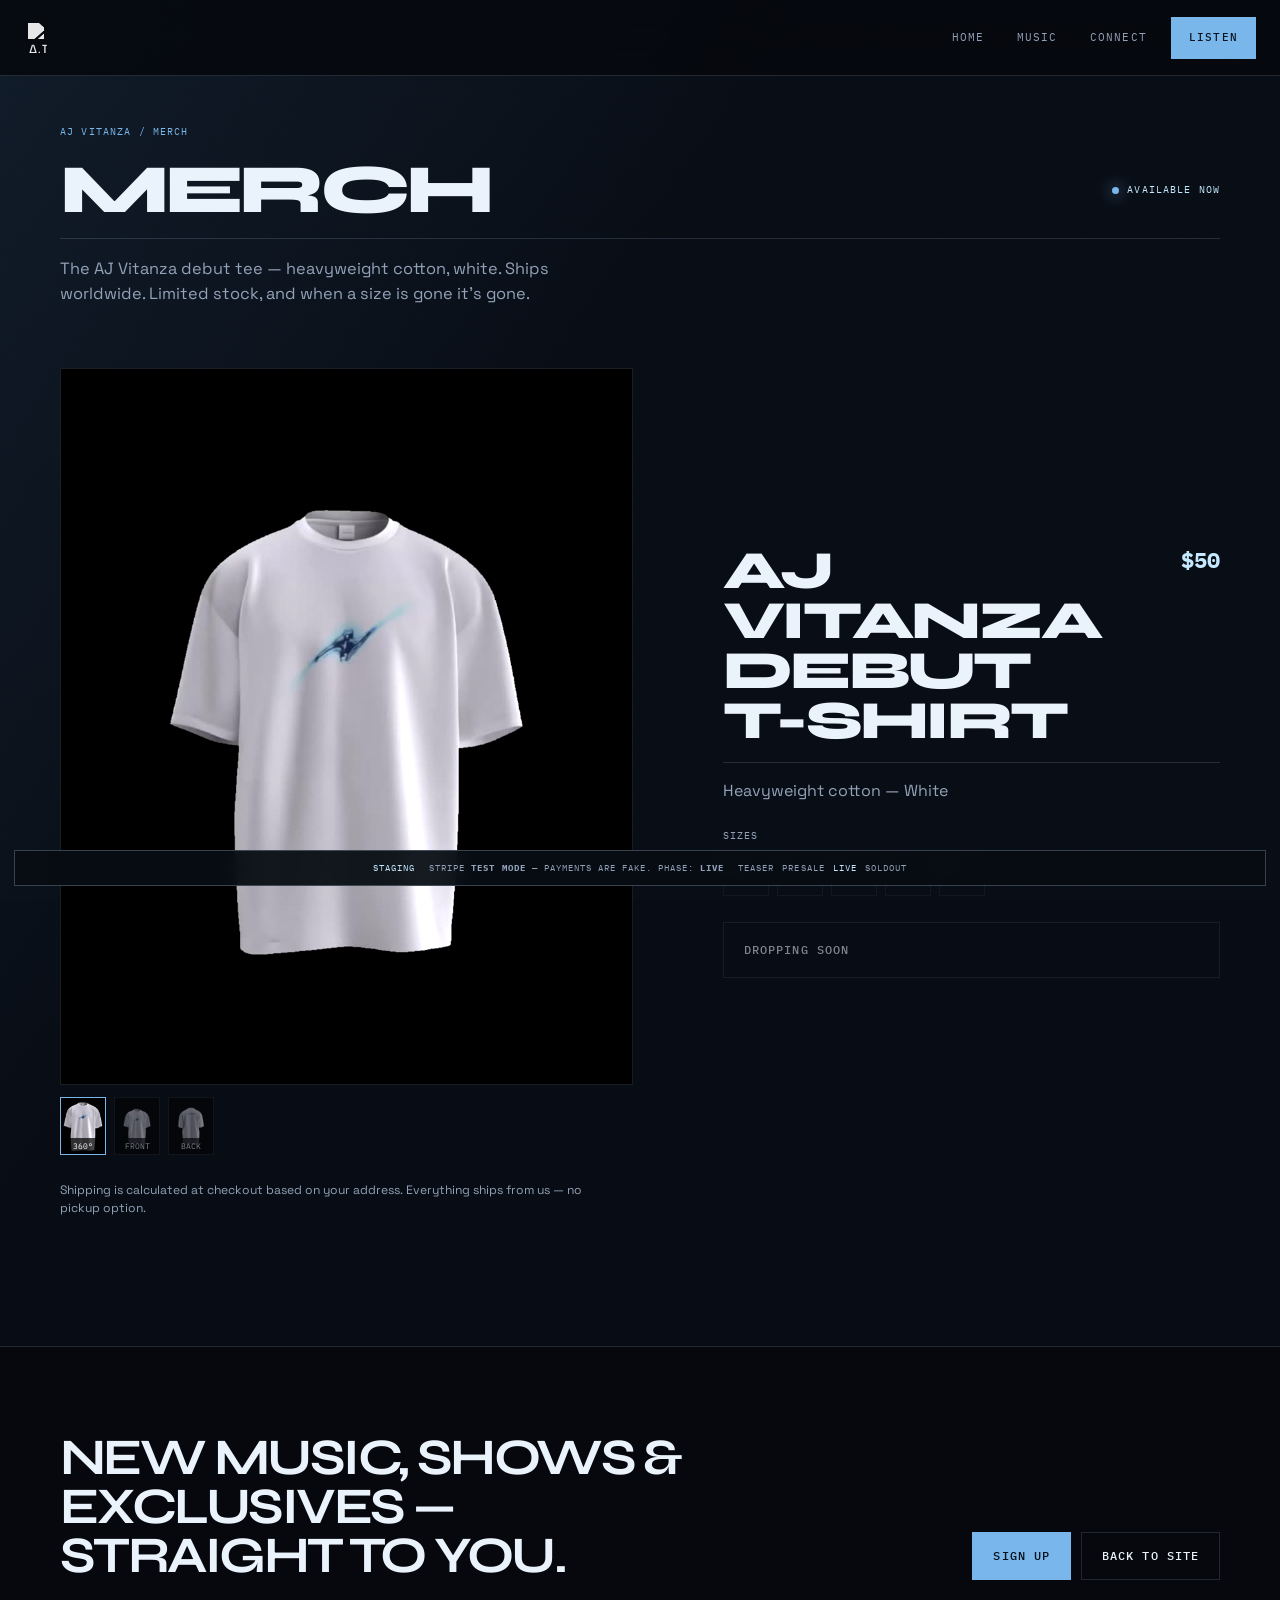
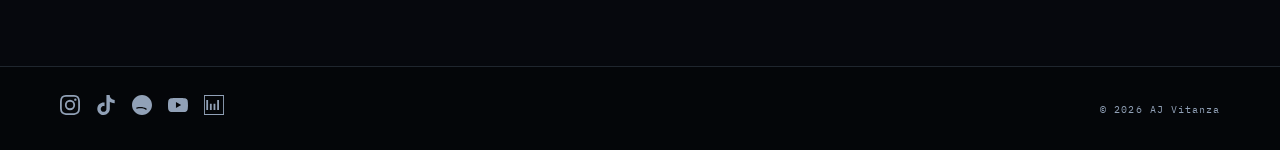
==== commit 12c20842: "Add tactile film grain treatment" ====
--- a/merch.html
+++ b/merch.html
@@ -33,7 +33,7 @@
     <link rel="preconnect" href="https://fonts.googleapis.com">
     <link rel="preconnect" href="https://fonts.gstatic.com" crossorigin>
     <link href="https://fonts.googleapis.com/css2?family=Syne:wght@400;500;600;700;800&family=Space+Grotesk:wght@300;400;500;600;700&family=IBM+Plex+Mono:wght@300;400;500&family=Inter+Tight:ital,wght@0,300;0,400;0,500;0,600;1,300;1,400&display=swap" rel="stylesheet">
-    <link rel="stylesheet" href="styles.css?v=world-01">
+    <link rel="stylesheet" href="styles.css?v=world-03">
 
     <!-- Structured Data. /merch is the link that gets shared, so it carries
          the Product node too. Price and availability are rewritten by
@@ -189,7 +189,7 @@
         </div>
     </footer>
 
-    <script src="merch.js?v=world-01"></script>
-    <script src="script.js?v=world-01"></script>
+    <script src="merch.js?v=world-03"></script>
+    <script src="script.js?v=world-03"></script>
 </body>
 </html>
--- a/styles.css
+++ b/styles.css
@@ -28,3 +28,12 @@
 @media(max-width:430px){.nav-links a:nth-child(2){display:none}.hero-actions{align-items:flex-start;flex-direction:column}.hero-listen{margin-left:2px}.merch-head{align-items:flex-start;flex-direction:column;gap:9px}.merch-meta{flex-direction:column;gap:18px}.merch-card-head{flex-direction:column}}
 @media(hover:none){.btn--primary:hover{transform:none;background:var(--blue);border-color:var(--blue)}.nav-shop:hover{transform:none;background:var(--blue)}.merch-size:hover{border-color:var(--line);background:transparent;color:var(--paper)}.merch-size.is-selected{border-color:var(--blue);background:var(--blue);color:#07101a}}
 @media(prefers-reduced-motion:reduce){*,*::before,*::after{scroll-behavior:auto!important;transition-duration:.01ms!important;animation-duration:.01ms!important}[data-reveal],.hero-title .char,.section-title .char,.connect-heading .char,.merch-title .char{opacity:1;transform:none}}
+
+/* The hero is AJ's image first; motion gives it atmosphere without obscuring it. */
+.hero-field{z-index:0;inset:-5%;background:radial-gradient(circle at 76% 26%,rgba(103,166,224,.24),transparent 0 17%),radial-gradient(circle at 32% 80%,rgba(45,72,116,.3),transparent 0 28%),linear-gradient(145deg,#08111d 0%,var(--ink) 57%,#0b1422 100%);animation:hero-field-drift 15s ease-in-out infinite alternate;will-change:transform}.hero-field::before{animation:hero-orbit-one 22s linear infinite}.hero-field::after{animation:hero-orbit-two 28s linear infinite reverse}.hero-portrait{position:absolute;z-index:0;inset:0 0 0 38%;overflow:hidden;mix-blend-mode:screen;opacity:.88}.hero-portrait::after{content:"";position:absolute;inset:0;background:linear-gradient(90deg,var(--ink) 0%,rgba(6,8,13,.94) 8%,rgba(6,8,13,.2) 48%,rgba(6,8,13,.1) 100%)}.hero-img{width:100%;height:100%;object-fit:cover;object-position:52% 56%;filter:contrast(1.08) saturate(.8) hue-rotate(172deg);animation:hero-portrait-breathe 12s ease-in-out infinite alternate;will-change:transform}.hero-swoosh{position:absolute;z-index:1;right:clamp(28px,7vw,110px);top:clamp(94px,13vh,155px);width:clamp(80px,11vw,160px);opacity:.8;mix-blend-mode:screen;animation:hero-mark-float 7s ease-in-out infinite}.hero-swoosh img{width:100%;height:auto;filter:brightness(0) invert(1) drop-shadow(0 0 24px rgba(120,182,235,.3))}.world-ticker{overflow:hidden;white-space:nowrap;border-bottom:1px solid var(--line);background:#0c1622;color:var(--blue-bright)}.world-ticker-track{display:flex;align-items:center;width:max-content;padding:12px 0;animation:world-ticker 28s linear infinite;font:600 .64rem/1 "IBM Plex Mono",monospace;letter-spacing:.16em}.world-ticker-track span{padding:0 22px}.world-ticker-track i{width:5px;height:5px;flex:0 0 auto;border-radius:50%;background:var(--blue);box-shadow:0 0 12px var(--blue)}.btn span[aria-hidden="true"],.hero-listen span,.elsewhere-more span{transition:transform .25s var(--ease)}.btn--primary:hover span[aria-hidden="true"],.hero-listen:hover span,.elsewhere-more:hover span{transform:translate(3px,-3px)}.merch-card-media::after{content:"";position:absolute;z-index:2;inset:-100% -40%;pointer-events:none;background:linear-gradient(105deg,transparent 42%,rgba(196,232,255,.12) 50%,transparent 58%);transform:translateX(-65%) rotate(8deg);transition:transform .9s var(--ease)}.merch-card-media.is-active-motion::after{transform:translateX(65%) rotate(8deg)}.merch-slide{transition:opacity .35s,transform .7s var(--ease)}.merch-card-media.is-active-motion .merch-slide.is-active{transform:scale(1.025)}.release-cover{position:relative;box-shadow:0 18px 45px rgba(0,0,0,.26)}.release-cover::after{content:"";position:absolute;z-index:1;inset:0;pointer-events:none;background:linear-gradient(120deg,transparent 34%,rgba(196,232,255,.16) 49%,transparent 63%);transform:translateX(-120%);animation:cover-sheen 7s var(--ease) infinite}.release-cover-img{animation:cover-breathe 8s ease-in-out infinite}
+@keyframes hero-field-drift{0%{background-position:0% 0%;filter:hue-rotate(0deg)}100%{background-position:12% 8%;filter:hue-rotate(8deg)}}@keyframes hero-orbit-one{to{rotate:360deg}}@keyframes hero-orbit-two{to{rotate:360deg}}@keyframes hero-portrait-breathe{0%{transform:scale(1)}100%{transform:scale(1.045) translate3d(-1.4%,.5%,0)}}@keyframes hero-mark-float{0%,100%{transform:translate3d(0,0,0) rotate(-4deg)}50%{transform:translate3d(0,-12px,0) rotate(4deg)}}@keyframes world-ticker{to{transform:translateX(-50%)}}@keyframes cover-sheen{0%,58%{transform:translateX(-120%)}76%,100%{transform:translateX(120%)}}@keyframes cover-breathe{0%,100%{transform:scale(1)}50%{transform:scale(1.035)}}
+@media(max-width:760px){.hero-portrait{inset:0;opacity:.62;mix-blend-mode:screen}.hero-portrait::after{background:linear-gradient(180deg,rgba(6,8,13,.25),rgba(6,8,13,.32) 40%,#06080d 100%)}.hero-img{object-position:54% 50%}.hero-swoosh{right:22px;top:90px;width:76px;opacity:.65}.world-ticker-track{animation-duration:22s}}@media(prefers-reduced-motion:reduce){.hero-field,.hero-field::before,.hero-field::after,.hero-img,.hero-swoosh,.world-ticker-track,.release-cover::after,.release-cover-img{animation:none!important}}
+
+/* Tactile, film-like texture — deliberately visible, never a text treatment. */
+.grain{z-index:100;opacity:.095;mix-blend-mode:soft-light;background-size:145px;animation:grain-shift .34s steps(2,end) infinite}.grain::after{content:"";position:absolute;inset:0;background-image:radial-gradient(circle at 20% 25%,rgba(255,255,255,.13) 0 1px,transparent 1.5px),radial-gradient(circle at 74% 61%,rgba(255,255,255,.08) 0 1px,transparent 1.5px);background-size:113px 137px,167px 151px;opacity:.24}.hero-portrait::before{content:"";position:absolute;z-index:1;inset:0;pointer-events:none;background:linear-gradient(90deg,rgba(133,192,238,.12),transparent 28%,rgba(255,255,255,.08) 62%,transparent);mix-blend-mode:soft-light}.hero-portrait::after{z-index:2}.hero-img{filter:contrast(1.12) saturate(.7) hue-rotate(172deg) brightness(.9)}.merch-card-media,.release-cover{filter:contrast(1.04)}
+@keyframes grain-shift{0%{background-position:0 0}25%{background-position:19% -14%}50%{background-position:-11% 17%}75%{background-position:13% 8%}100%{background-position:-17% -9%}}@media(max-width:760px){.grain{opacity:.075}}@media(prefers-reduced-motion:reduce){.grain{animation:none}}
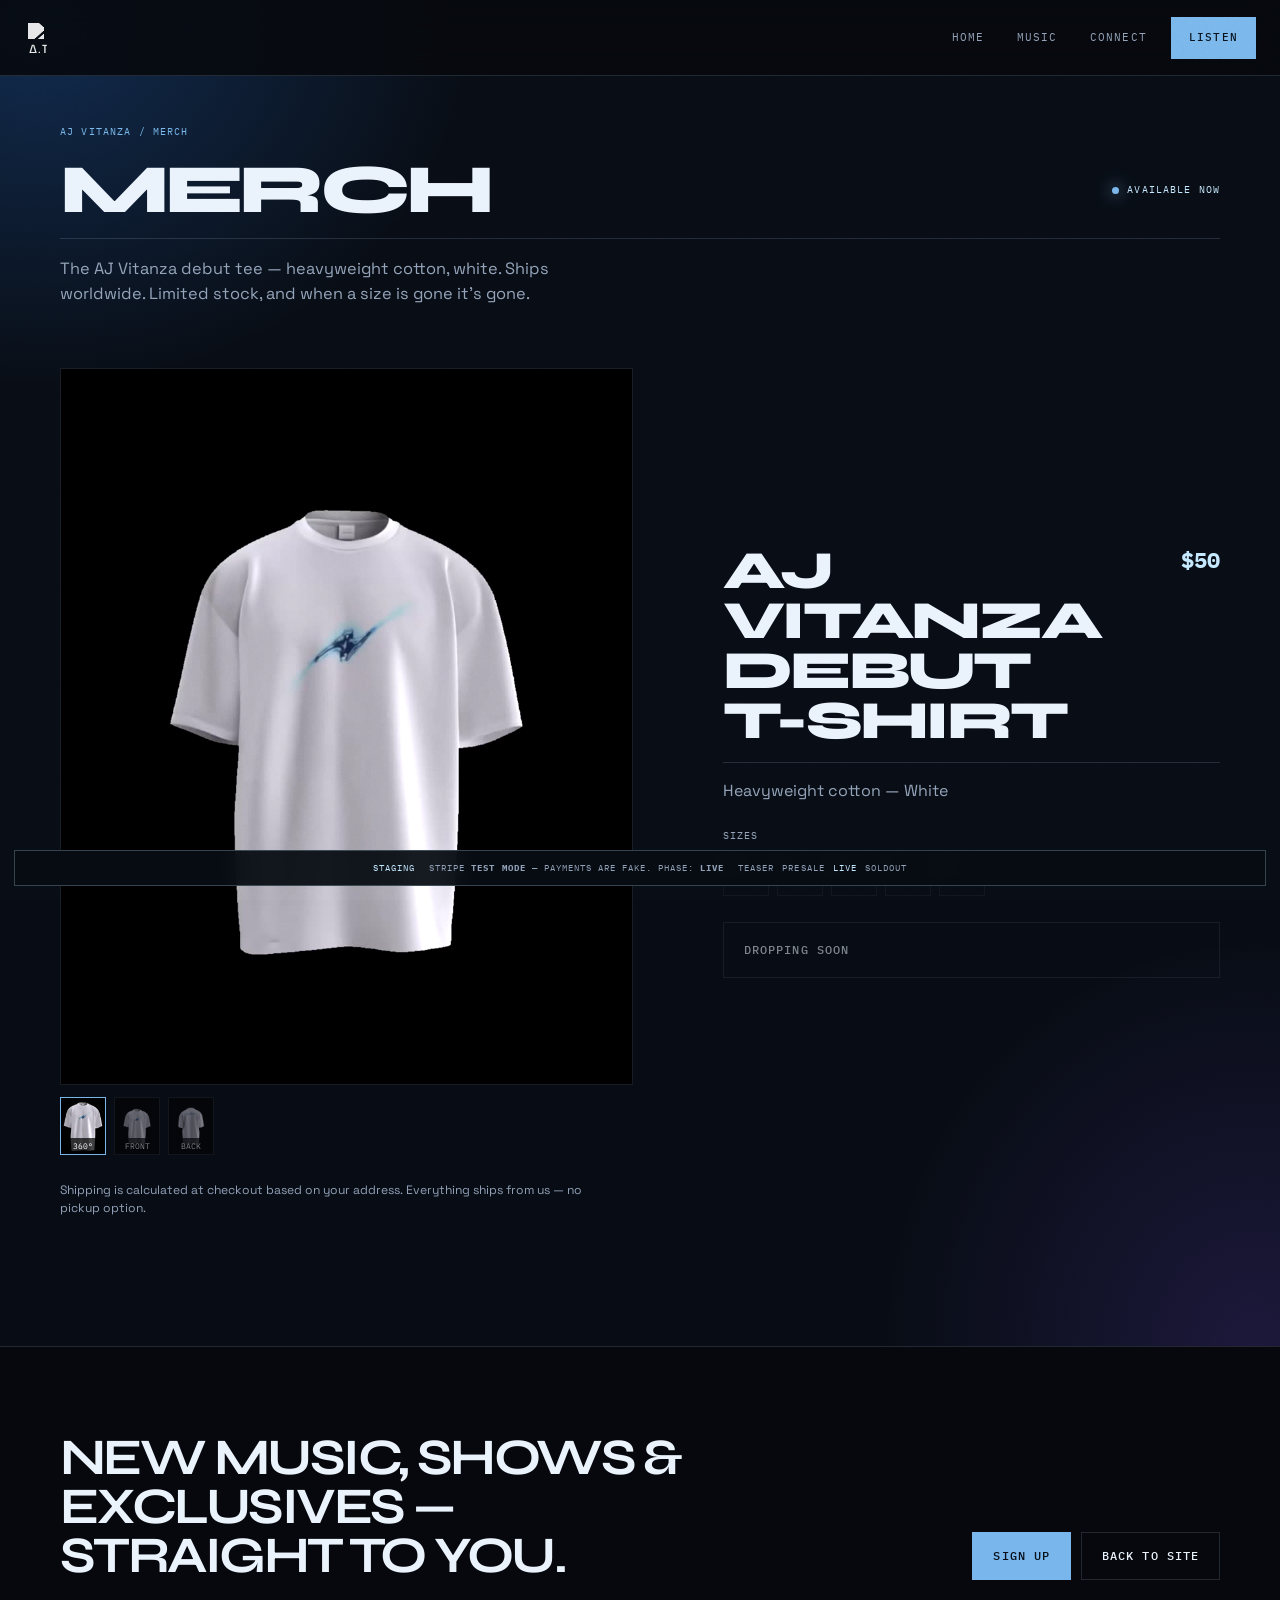
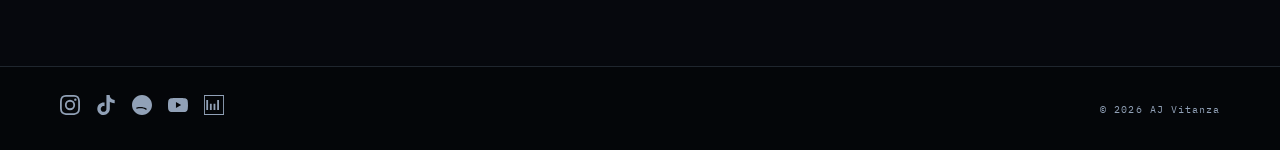
==== commit 7645ac49: "Create organic liquid texture system" ====
--- a/merch.html
+++ b/merch.html
@@ -34,6 +34,7 @@
     <link rel="preconnect" href="https://fonts.gstatic.com" crossorigin>
     <link href="https://fonts.googleapis.com/css2?family=Syne:wght@400;500;600;700;800&family=Space+Grotesk:wght@300;400;500;600;700&family=IBM+Plex+Mono:wght@300;400;500&family=Inter+Tight:ital,wght@0,300;0,400;0,500;0,600;1,300;1,400&display=swap" rel="stylesheet">
     <link rel="stylesheet" href="styles.css?v=world-03">
+    <link rel="stylesheet" href="textures.css?v=world-07">
 
     <!-- Structured Data. /merch is the link that gets shared, so it carries
          the Product node too. Price and availability are rewritten by
--- a/textures.css
+++ b/textures.css
@@ -0,0 +1,169 @@
+/* AJ Vitanza — organic colour fields and film texture */
+
+.grain {
+    opacity: .14;
+    mix-blend-mode: overlay;
+    background-size: 96px;
+    animation: aj-grain .28s steps(2, end) infinite;
+}
+
+.grain::after { opacity: .55; }
+
+.hero-field {
+    inset: -12%;
+    background-color: #06080d;
+    background-image:
+        radial-gradient(ellipse 68% 54% at 8% 12%, rgba(42, 121, 255, .62) 0%, rgba(42, 121, 255, .33) 27%, transparent 58%),
+        radial-gradient(ellipse 60% 64% at -5% 90%, rgba(135, 62, 255, .55) 0%, rgba(135, 62, 255, .22) 31%, transparent 61%),
+        radial-gradient(ellipse 49% 54% at 49% 108%, rgba(18, 214, 229, .4) 0%, transparent 59%);
+    overflow: hidden;
+}
+
+.hero-field::before,
+.hero-field::after {
+    border: 0;
+    border-radius: 51% 49% 38% 62% / 54% 42% 58% 46%;
+    box-shadow: none;
+    filter: blur(28px);
+    opacity: .82;
+}
+
+.hero-field::before {
+    width: min(78vw, 1100px);
+    height: min(78vw, 980px);
+    right: -23vw;
+    top: -36vw;
+    background:
+        radial-gradient(ellipse at 36% 58%, rgba(69, 168, 255, .58), transparent 0 27%),
+        radial-gradient(ellipse at 72% 27%, rgba(132, 97, 255, .42), transparent 0 34%),
+        radial-gradient(ellipse at 62% 72%, rgba(72, 224, 212, .2), transparent 0 39%);
+    animation: aj-liquid-one 18s ease-in-out infinite alternate;
+}
+
+.hero-field::after {
+    width: min(76vw, 960px);
+    height: min(70vw, 860px);
+    left: -35vw;
+    bottom: -38vw;
+    background:
+        radial-gradient(ellipse at 58% 36%, rgba(57, 91, 210, .46), transparent 0 32%),
+        radial-gradient(ellipse at 33% 67%, rgba(44, 220, 230, .2), transparent 0 38%),
+        radial-gradient(ellipse at 74% 76%, rgba(166, 111, 255, .26), transparent 0 26%);
+    animation: aj-liquid-two 22s ease-in-out infinite alternate;
+}
+
+.hero-portrait {
+    mix-blend-mode: normal;
+    opacity: .98;
+}
+
+.hero-portrait::before {
+    background:
+        radial-gradient(ellipse at 58% 18%, rgba(68, 204, 255, .62), transparent 0 38%),
+        radial-gradient(ellipse at 85% 75%, rgba(161, 93, 255, .52), transparent 0 48%),
+        linear-gradient(115deg, rgba(15, 25, 65, .45), transparent 55%);
+    mix-blend-mode: color;
+    opacity: 1;
+    animation: aj-photo-wash 14s ease-in-out infinite alternate;
+}
+
+.hero-portrait::after {
+    background: linear-gradient(90deg, #06080d 0%, rgba(6, 8, 13, .92) 11%, rgba(6, 8, 13, .14) 54%, rgba(6, 8, 13, .07) 100%);
+}
+
+.hero-swoosh {
+    opacity: .68;
+    filter: drop-shadow(0 0 20px rgba(156, 211, 255, .42));
+}
+
+.merch-bg {
+    background-color: #080d15;
+    background-image:
+        radial-gradient(ellipse 58% 46% at 3% 2%, rgba(41, 126, 235, .26) 0%, transparent 58%),
+        radial-gradient(ellipse 50% 52% at 98% 100%, rgba(115, 73, 224, .19) 0%, transparent 58%);
+    overflow: hidden;
+}
+
+.merch-bg::before,
+.merch-bg::after {
+    content: "";
+    position: absolute;
+    width: min(60vw, 760px);
+    height: min(60vw, 760px);
+    border-radius: 43% 57% 64% 36% / 48% 35% 65% 52%;
+    filter: blur(45px);
+    opacity: .38;
+}
+
+.merch-bg::before {
+    top: -32vw;
+    left: -18vw;
+    background: radial-gradient(circle at 65% 65%, rgba(59, 146, 255, .7), transparent 0 53%);
+    animation: aj-liquid-one 20s ease-in-out infinite alternate-reverse;
+}
+
+.merch-bg::after {
+    right: -24vw;
+    bottom: -33vw;
+    background: radial-gradient(circle at 35% 36%, rgba(116, 87, 255, .48), transparent 0 56%);
+    animation: aj-liquid-two 24s ease-in-out infinite alternate;
+}
+
+.elsewhere {
+    background:
+        radial-gradient(ellipse at 84% 8%, rgba(86, 87, 224, .2), transparent 0 28%),
+        radial-gradient(ellipse at 4% 96%, rgba(44, 171, 227, .14), transparent 0 32%),
+        var(--ink-2);
+}
+
+.connect::after {
+    width: min(72vw, 860px);
+    height: min(62vw, 740px);
+    right: -25vw;
+    bottom: -34vw;
+    border: 0;
+    border-radius: 63% 37% 46% 54% / 42% 63% 37% 58%;
+    background: radial-gradient(ellipse at 38% 35%, rgba(85, 154, 255, .27), transparent 0 58%);
+    filter: blur(36px);
+    animation: aj-liquid-two 19s ease-in-out infinite alternate;
+}
+
+@keyframes aj-grain {
+    0% { background-position: 0 0; }
+    25% { background-position: 22% -14%; }
+    50% { background-position: -17% 12%; }
+    75% { background-position: 15% 18%; }
+    100% { background-position: -12% -18%; }
+}
+
+@keyframes aj-liquid-one {
+    0% { transform: translate3d(0, 0, 0) rotate(-9deg) scale(1); border-radius: 51% 49% 38% 62% / 54% 42% 58% 46%; }
+    100% { transform: translate3d(-5%, 7%, 0) rotate(12deg) scale(1.15); border-radius: 38% 62% 55% 45% / 46% 57% 43% 54%; }
+}
+
+@keyframes aj-liquid-two {
+    0% { transform: translate3d(0, 0, 0) rotate(8deg) scale(1); border-radius: 43% 57% 64% 36% / 48% 35% 65% 52%; }
+    100% { transform: translate3d(8%, -5%, 0) rotate(-11deg) scale(1.18); border-radius: 62% 38% 43% 57% / 58% 48% 52% 42%; }
+}
+
+@keyframes aj-photo-wash {
+    0% { transform: scale(1) translate3d(0, 0, 0); filter: hue-rotate(0deg); }
+    100% { transform: scale(1.08) translate3d(-2%, 1%, 0); filter: hue-rotate(20deg); }
+}
+
+@media (max-width: 760px) {
+    .grain { opacity: .11; }
+    .hero-field::before { width: 125vw; height: 125vw; right: -42vw; top: -42vw; }
+    .hero-field::after { width: 130vw; height: 115vw; left: -58vw; bottom: -45vw; }
+    .hero-portrait::after { background: linear-gradient(180deg, rgba(6, 8, 13, .15), rgba(6, 8, 13, .34) 42%, #06080d 100%); }
+}
+
+@media (prefers-reduced-motion: reduce) {
+    .grain,
+    .hero-field::before,
+    .hero-field::after,
+    .hero-portrait::before,
+    .merch-bg::before,
+    .merch-bg::after,
+    .connect::after { animation: none !important; }
+}
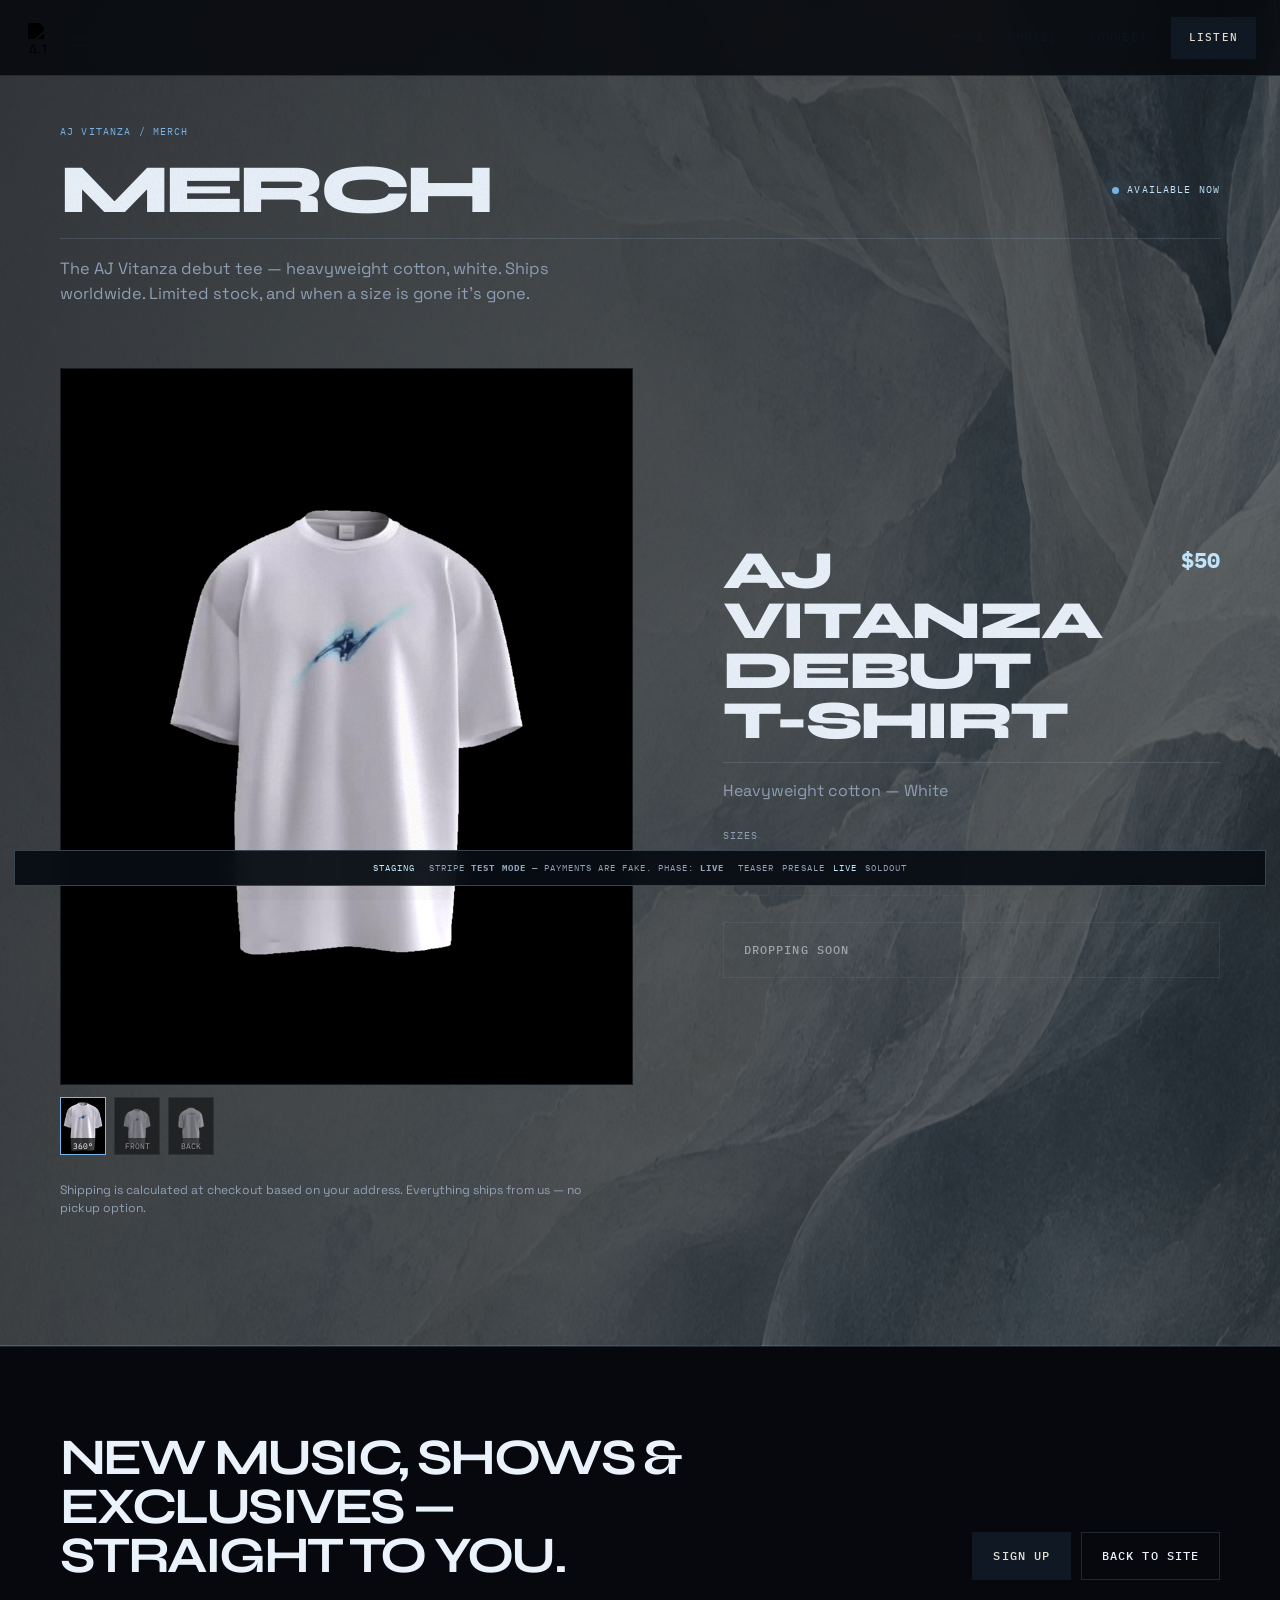
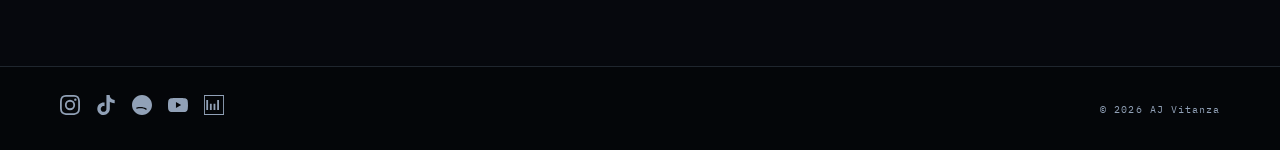
==== commit 7112166a: "Refresh visual world and feature Shade of Grey" ====
--- a/merch.html
+++ b/merch.html
@@ -34,7 +34,7 @@
     <link rel="preconnect" href="https://fonts.gstatic.com" crossorigin>
     <link href="https://fonts.googleapis.com/css2?family=Syne:wght@400;500;600;700;800&family=Space+Grotesk:wght@300;400;500;600;700&family=IBM+Plex+Mono:wght@300;400;500&family=Inter+Tight:ital,wght@0,300;0,400;0,500;0,600;1,300;1,400&display=swap" rel="stylesheet">
     <link rel="stylesheet" href="styles.css?v=world-03">
-    <link rel="stylesheet" href="textures.css?v=world-07">
+    <link rel="stylesheet" href="textures.css?v=world-10">
 
     <!-- Structured Data. /merch is the link that gets shared, so it carries
          the Product node too. Price and availability are rewritten by
--- a/textures.css
+++ b/textures.css
@@ -1,169 +1,174 @@
-/* AJ Vitanza — organic colour fields and film texture */
+/* AJ Vitanza — tactile bone / blue-grey world */
+
+:root {
+    --bone: #e7e1d5;
+    --mist: #b9c5cc;
+    --slate: #273746;
+    --ink-blue: #101923;
+    --washed-blue: #7597ad;
+}
 
 .grain {
-    opacity: .14;
-    mix-blend-mode: overlay;
-    background-size: 96px;
-    animation: aj-grain .28s steps(2, end) infinite;
+    opacity: .16;
+    mix-blend-mode: multiply;
+    background-size: 112px;
+    animation: aj-grain .3s steps(2, end) infinite;
 }
 
-.grain::after { opacity: .55; }
+.grain::after { opacity: .42; }
 
+/* Generated art plate moves as a quiet, seamless-like visual loop. */
 .hero-field {
-    inset: -12%;
-    background-color: #06080d;
+    inset: -7%;
+    background-color: var(--bone);
     background-image:
-        radial-gradient(ellipse 68% 54% at 8% 12%, rgba(42, 121, 255, .62) 0%, rgba(42, 121, 255, .33) 27%, transparent 58%),
-        radial-gradient(ellipse 60% 64% at -5% 90%, rgba(135, 62, 255, .55) 0%, rgba(135, 62, 255, .22) 31%, transparent 61%),
-        radial-gradient(ellipse 49% 54% at 49% 108%, rgba(18, 214, 229, .4) 0%, transparent 59%);
-    overflow: hidden;
+        linear-gradient(90deg, rgba(231, 225, 213, .88) 0%, rgba(231, 225, 213, .56) 37%, rgba(16, 25, 35, .03) 66%),
+        url("images/art/bone-blue-liquid.png");
+    background-size: cover, 116% 116%;
+    background-position: center, 48% 49%;
+    filter: saturate(.76) contrast(.98);
+    animation: art-drift 22s ease-in-out infinite alternate;
 }
 
 .hero-field::before,
 .hero-field::after {
     border: 0;
-    border-radius: 51% 49% 38% 62% / 54% 42% 58% 46%;
     box-shadow: none;
-    filter: blur(28px);
-    opacity: .82;
+    border-radius: 0;
+    filter: none;
 }
 
 .hero-field::before {
-    width: min(78vw, 1100px);
-    height: min(78vw, 980px);
-    right: -23vw;
-    top: -36vw;
-    background:
-        radial-gradient(ellipse at 36% 58%, rgba(69, 168, 255, .58), transparent 0 27%),
-        radial-gradient(ellipse at 72% 27%, rgba(132, 97, 255, .42), transparent 0 34%),
-        radial-gradient(ellipse at 62% 72%, rgba(72, 224, 212, .2), transparent 0 39%);
-    animation: aj-liquid-one 18s ease-in-out infinite alternate;
+    inset: 0;
+    width: auto;
+    height: auto;
+    right: 0;
+    top: 0;
+    background: linear-gradient(105deg, rgba(17, 27, 38, .12), transparent 37%, rgba(121, 151, 170, .16) 72%, transparent);
+    animation: wash-drift 16s ease-in-out infinite alternate;
 }
 
 .hero-field::after {
-    width: min(76vw, 960px);
-    height: min(70vw, 860px);
-    left: -35vw;
-    bottom: -38vw;
-    background:
-        radial-gradient(ellipse at 58% 36%, rgba(57, 91, 210, .46), transparent 0 32%),
-        radial-gradient(ellipse at 33% 67%, rgba(44, 220, 230, .2), transparent 0 38%),
-        radial-gradient(ellipse at 74% 76%, rgba(166, 111, 255, .26), transparent 0 26%);
-    animation: aj-liquid-two 22s ease-in-out infinite alternate;
+    inset: 0;
+    width: auto;
+    height: auto;
+    left: 0;
+    bottom: 0;
+    background-image: radial-gradient(rgba(16, 25, 35, .14) .65px, transparent .8px);
+    background-size: 4px 4px;
+    opacity: .42;
 }
 
 .hero-portrait {
-    mix-blend-mode: normal;
-    opacity: .98;
+    inset: 0 0 0 43%;
+    opacity: .72;
+    mix-blend-mode: multiply;
+    -webkit-mask-image: linear-gradient(90deg, transparent 0%, #000 17%, #000 100%);
+    mask-image: linear-gradient(90deg, transparent 0%, #000 17%, #000 100%);
 }
 
 .hero-portrait::before {
-    background:
-        radial-gradient(ellipse at 58% 18%, rgba(68, 204, 255, .62), transparent 0 38%),
-        radial-gradient(ellipse at 85% 75%, rgba(161, 93, 255, .52), transparent 0 48%),
-        linear-gradient(115deg, rgba(15, 25, 65, .45), transparent 55%);
+    background: linear-gradient(135deg, rgba(115, 145, 165, .38), transparent 48%, rgba(231, 225, 213, .15));
     mix-blend-mode: color;
     opacity: 1;
-    animation: aj-photo-wash 14s ease-in-out infinite alternate;
 }
 
 .hero-portrait::after {
-    background: linear-gradient(90deg, #06080d 0%, rgba(6, 8, 13, .92) 11%, rgba(6, 8, 13, .14) 54%, rgba(6, 8, 13, .07) 100%);
+    background: linear-gradient(90deg, var(--bone) 0%, rgba(231, 225, 213, .78) 9%, rgba(231, 225, 213, .05) 60%, rgba(16, 25, 35, .1));
 }
 
-.hero-swoosh {
-    opacity: .68;
-    filter: drop-shadow(0 0 20px rgba(156, 211, 255, .42));
+.hero-img {
+    filter: grayscale(.28) sepia(.08) contrast(1.05) brightness(.88);
 }
 
+.hero-title,
+.hero-kicker,
+.hero-sub,
+.hero-listen { color: var(--ink-blue); }
+
+.hero-kicker span { color: var(--washed-blue); }
+.hero-bottom { border-color: rgba(16, 25, 35, .25); }
+.hero-listen { border-color: rgba(16, 25, 35, .36); }
+.hero-listen:hover { color: var(--slate); border-color: var(--slate); }
+.hero-swoosh { opacity: .38; filter: none; }
+.hero-swoosh img { filter: brightness(0) saturate(100%); }
+
+.nav:not(.scrolled) .nav-logo-img { filter: brightness(0) saturate(100%); }
+.nav:not(.scrolled) .nav-links a { color: rgba(16, 25, 35, .72); }
+.nav:not(.scrolled) .nav-links a:hover { color: var(--ink-blue); }
+.nav:not(.scrolled) .nav-shop { background: var(--ink-blue); border-color: var(--ink-blue); color: var(--bone); }
+
+.btn--primary { background: var(--ink-blue); border-color: var(--ink-blue); color: var(--bone); }
+.btn--primary:hover { background: var(--slate); border-color: var(--slate); }
+
+.world-ticker { background: var(--ink-blue); color: var(--bone); border-color: rgba(231, 225, 213, .18); }
+.world-ticker-track i { background: var(--bone); box-shadow: none; }
+
 .merch-bg {
-    background-color: #080d15;
+    background-color: #1a2732;
     background-image:
-        radial-gradient(ellipse 58% 46% at 3% 2%, rgba(41, 126, 235, .26) 0%, transparent 58%),
-        radial-gradient(ellipse 50% 52% at 98% 100%, rgba(115, 73, 224, .19) 0%, transparent 58%);
-    overflow: hidden;
+        linear-gradient(110deg, rgba(16, 25, 35, .84), rgba(27, 43, 54, .64)),
+        url("images/art/bone-blue-liquid.png");
+    background-size: cover, 125% 125%;
+    background-position: center, 52% 60%;
+    filter: saturate(.55) contrast(1.05);
+    animation: merch-art-drift 28s ease-in-out infinite alternate;
 }
 
 .merch-bg::before,
-.merch-bg::after {
-    content: "";
-    position: absolute;
-    width: min(60vw, 760px);
-    height: min(60vw, 760px);
-    border-radius: 43% 57% 64% 36% / 48% 35% 65% 52%;
-    filter: blur(45px);
-    opacity: .38;
-}
-
-.merch-bg::before {
-    top: -32vw;
-    left: -18vw;
-    background: radial-gradient(circle at 65% 65%, rgba(59, 146, 255, .7), transparent 0 53%);
-    animation: aj-liquid-one 20s ease-in-out infinite alternate-reverse;
-}
-
-.merch-bg::after {
-    right: -24vw;
-    bottom: -33vw;
-    background: radial-gradient(circle at 35% 36%, rgba(116, 87, 255, .48), transparent 0 56%);
-    animation: aj-liquid-two 24s ease-in-out infinite alternate;
-}
+.merch-bg::after { display: none; }
 
 .elsewhere {
     background:
-        radial-gradient(ellipse at 84% 8%, rgba(86, 87, 224, .2), transparent 0 28%),
-        radial-gradient(ellipse at 4% 96%, rgba(44, 171, 227, .14), transparent 0 32%),
-        var(--ink-2);
+        linear-gradient(110deg, rgba(18, 29, 40, .96), rgba(35, 53, 66, .86)),
+        url("images/art/bone-blue-liquid.png");
+    background-size: cover, 130% 130%;
+    background-position: center, 52% 38%;
 }
 
-.connect::after {
-    width: min(72vw, 860px);
-    height: min(62vw, 740px);
-    right: -25vw;
-    bottom: -34vw;
-    border: 0;
-    border-radius: 63% 37% 46% 54% / 42% 63% 37% 58%;
-    background: radial-gradient(ellipse at 38% 35%, rgba(85, 154, 255, .27), transparent 0 58%);
-    filter: blur(36px);
-    animation: aj-liquid-two 19s ease-in-out infinite alternate;
-}
+.connect { background: var(--bone); color: var(--ink-blue); }
+.connect::after { display: none; }
+.connect-heading { color: var(--ink-blue); }
+.connect-sub { color: rgba(16, 25, 35, .68); }
+.connect .label { color: var(--slate); }
+
+.release-cover,
+.shade-video-card { border: 1px solid rgba(231, 225, 213, .22); box-shadow: 0 22px 60px rgba(0, 0, 0, .22); }
 
 @keyframes aj-grain {
     0% { background-position: 0 0; }
-    25% { background-position: 22% -14%; }
-    50% { background-position: -17% 12%; }
-    75% { background-position: 15% 18%; }
-    100% { background-position: -12% -18%; }
+    25% { background-position: 17% -11%; }
+    50% { background-position: -13% 14%; }
+    75% { background-position: 12% 8%; }
+    100% { background-position: -15% -8%; }
 }
 
-@keyframes aj-liquid-one {
-    0% { transform: translate3d(0, 0, 0) rotate(-9deg) scale(1); border-radius: 51% 49% 38% 62% / 54% 42% 58% 46%; }
-    100% { transform: translate3d(-5%, 7%, 0) rotate(12deg) scale(1.15); border-radius: 38% 62% 55% 45% / 46% 57% 43% 54%; }
+@keyframes art-drift {
+    0% { background-position: center, 48% 49%; transform: scale(1); }
+    100% { background-position: center, 54% 45%; transform: scale(1.035); }
 }
 
-@keyframes aj-liquid-two {
-    0% { transform: translate3d(0, 0, 0) rotate(8deg) scale(1); border-radius: 43% 57% 64% 36% / 48% 35% 65% 52%; }
-    100% { transform: translate3d(8%, -5%, 0) rotate(-11deg) scale(1.18); border-radius: 62% 38% 43% 57% / 58% 48% 52% 42%; }
+@keyframes wash-drift {
+    0% { opacity: .42; transform: translateX(-4%); }
+    100% { opacity: .86; transform: translateX(4%); }
 }
 
-@keyframes aj-photo-wash {
-    0% { transform: scale(1) translate3d(0, 0, 0); filter: hue-rotate(0deg); }
-    100% { transform: scale(1.08) translate3d(-2%, 1%, 0); filter: hue-rotate(20deg); }
+@keyframes merch-art-drift {
+    0% { background-position: center, 52% 60%; }
+    100% { background-position: center, 44% 48%; }
 }
 
 @media (max-width: 760px) {
     .grain { opacity: .11; }
-    .hero-field::before { width: 125vw; height: 125vw; right: -42vw; top: -42vw; }
-    .hero-field::after { width: 130vw; height: 115vw; left: -58vw; bottom: -45vw; }
-    .hero-portrait::after { background: linear-gradient(180deg, rgba(6, 8, 13, .15), rgba(6, 8, 13, .34) 42%, #06080d 100%); }
+    .hero-portrait { inset: 0; opacity: .48; }
+    .hero-portrait::after { background: linear-gradient(180deg, rgba(231, 225, 213, .14), rgba(231, 225, 213, .3) 45%, var(--bone) 100%); }
+    .hero-title { color: var(--ink-blue); }
+    .nav:not(.scrolled) { background: rgba(231, 225, 213, .45); }
 }
 
 @media (prefers-reduced-motion: reduce) {
     .grain,
+    .hero-field,
     .hero-field::before,
-    .hero-field::after,
-    .hero-portrait::before,
-    .merch-bg::before,
-    .merch-bg::after,
-    .connect::after { animation: none !important; }
+    .merch-bg { animation: none !important; }
 }
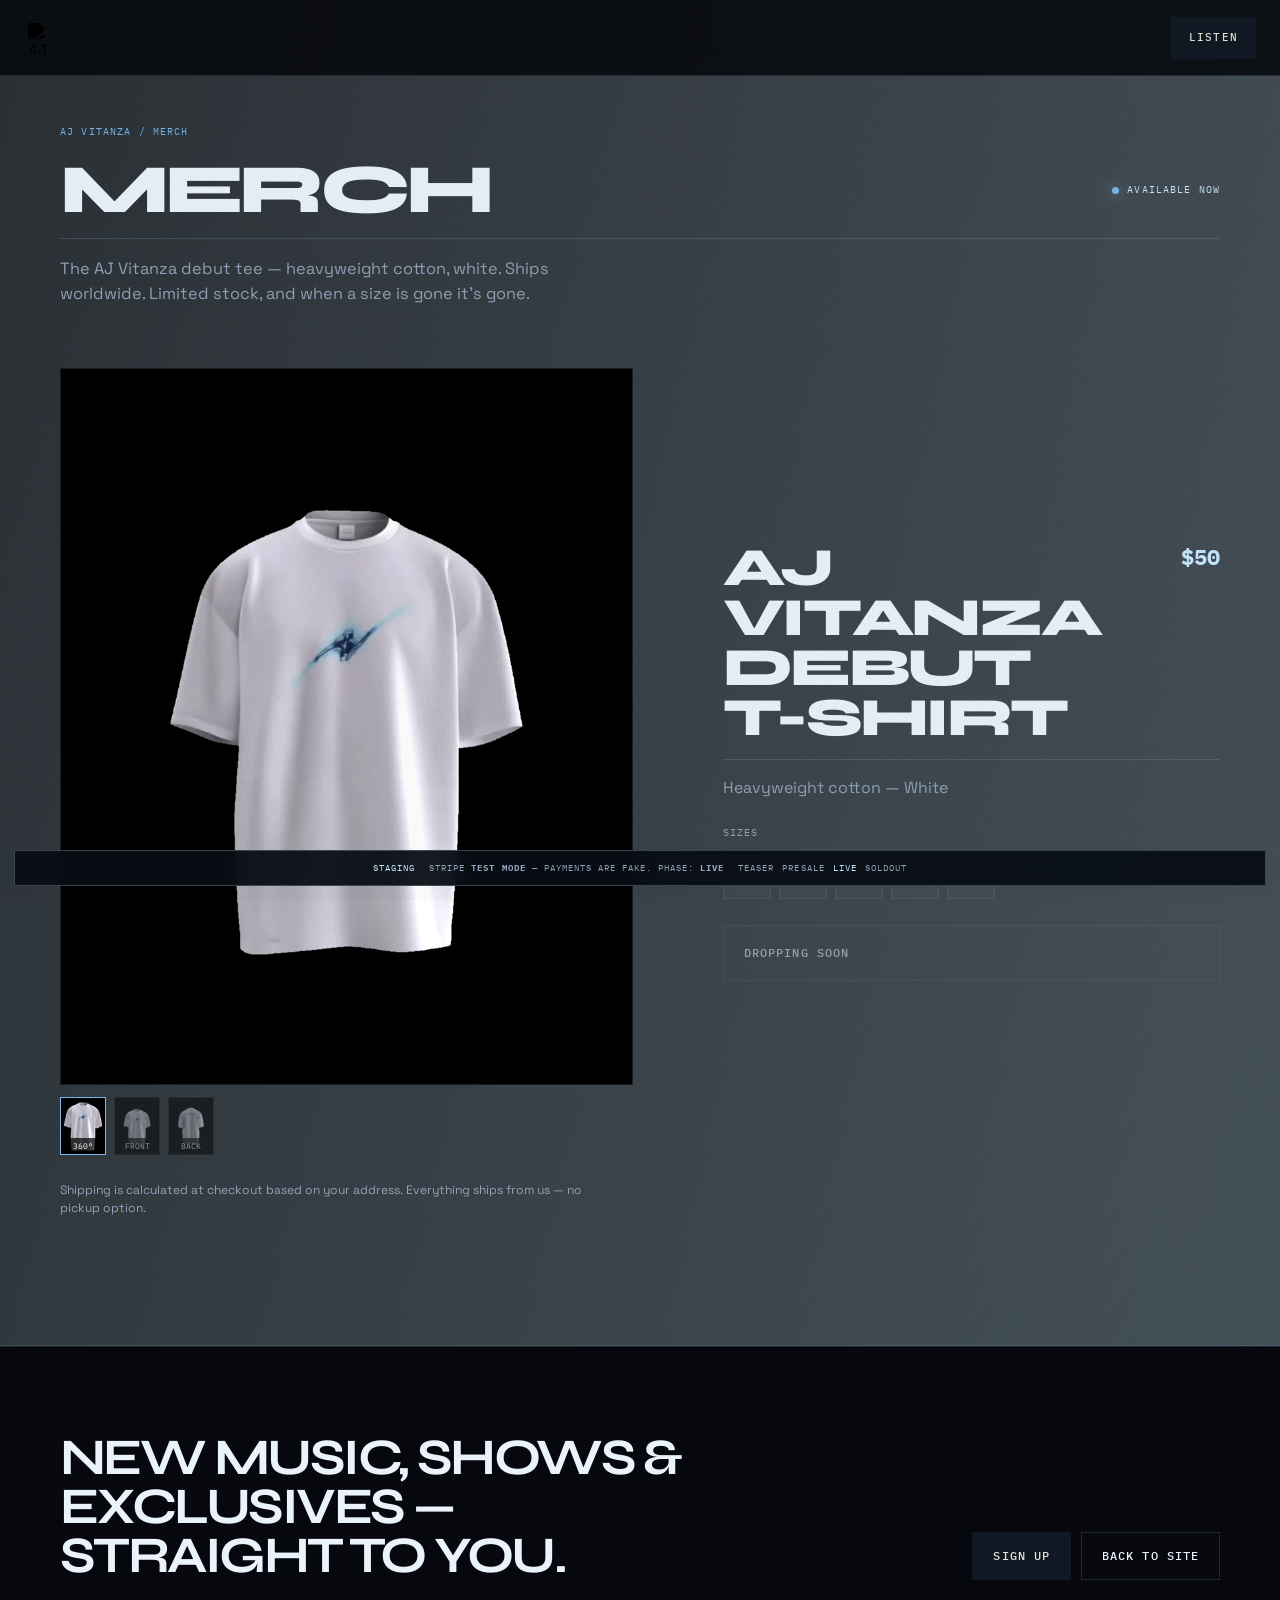
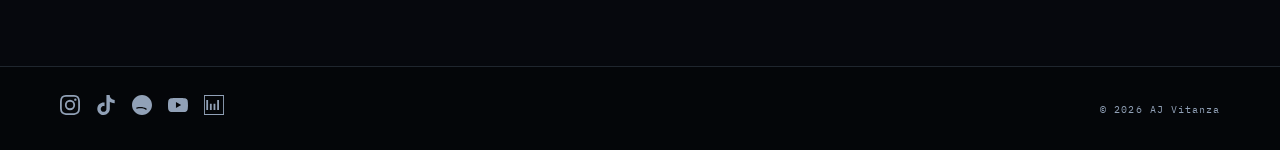
==== commit 72802e73: "Fix merch sizing and add mobile-friendly acoustic video" ====
--- a/merch.html
+++ b/merch.html
@@ -34,7 +34,7 @@
     <link rel="preconnect" href="https://fonts.gstatic.com" crossorigin>
     <link href="https://fonts.googleapis.com/css2?family=Syne:wght@400;500;600;700;800&family=Space+Grotesk:wght@300;400;500;600;700&family=IBM+Plex+Mono:wght@300;400;500&family=Inter+Tight:ital,wght@0,300;0,400;0,500;0,600;1,300;1,400&display=swap" rel="stylesheet">
     <link rel="stylesheet" href="styles.css?v=world-03">
-    <link rel="stylesheet" href="textures.css?v=world-10">
+    <link rel="stylesheet" href="textures.css?v=world-14">
 
     <!-- Structured Data. /merch is the link that gets shared, so it carries
          the Product node too. Price and availability are rewritten by
@@ -191,6 +191,6 @@
     </footer>
 
     <script src="merch.js?v=world-03"></script>
-    <script src="script.js?v=world-03"></script>
+    <script src="script.js?v=world-14"></script>
 </body>
 </html>
--- a/textures.css
+++ b/textures.css
@@ -1,4 +1,34 @@
 /* AJ Vitanza — tactile bone / blue-grey world */
+
+/* Shared chips include both selectable buttons and unavailable spans. */
+.merch-size {
+    display: inline-flex;
+    align-items: center;
+    justify-content: center;
+    flex: 0 0 48px;
+    min-height: 48px;
+    padding: 0;
+    line-height: 1;
+    text-align: center;
+}
+.merch-size.is-unavailable { opacity: .65; background: rgba(255,255,255,.035); }
+.merch-size:focus-visible { outline: 2px solid var(--blue); outline-offset: 3px; }
+.elsewhere .shade-title {
+    font-size: clamp(2.1rem, 6.7vw, 5.1rem);
+    line-height: 1.05;
+    overflow-wrap: normal;
+    max-width: 100%;
+}
+.shade-film { position: relative; aspect-ratio: 16 / 9; min-height: 200px; margin-top: 32px; background: #101923; }
+.shade-film iframe { display: block; position: absolute; inset: 0; width: 100%; height: 100%; border: 0; }
+.shade-caption { color: var(--muted); font-size: .8rem; margin: 12px 0 0; }
+.shade-caption a { text-decoration: underline; text-underline-offset: 3px; }
+.elsewhere .elsewhere-grid { margin-top: 30px; grid-template-columns: minmax(0, 1.2fr) minmax(0, .8fr); }
+.elsewhere .elsewhere-release { display: block; min-width: 0; }
+@media (max-width: 760px) {
+    .elsewhere .elsewhere-grid { grid-template-columns: minmax(0, 1fr); }
+    .nav-links a:nth-child(2) { display: inline; }
+}
 
 :root {
     --bone: #e7e1d5;
@@ -17,13 +47,13 @@
 
 .grain::after { opacity: .42; }
 
-/* Generated art plate moves as a quiet, seamless-like visual loop. */
+/* Neutral interim surface while the Higgsfield motion asset is unavailable. */
 .hero-field {
     inset: -7%;
     background-color: var(--bone);
     background-image:
         linear-gradient(90deg, rgba(231, 225, 213, .88) 0%, rgba(231, 225, 213, .56) 37%, rgba(16, 25, 35, .03) 66%),
-        url("images/art/bone-blue-liquid.png");
+        linear-gradient(125deg, #e7e1d5 12%, #b9c5cc 52%, #7597ad 100%);
     background-size: cover, 116% 116%;
     background-position: center, 48% 49%;
     filter: saturate(.76) contrast(.98);
@@ -108,7 +138,7 @@
     background-color: #1a2732;
     background-image:
         linear-gradient(110deg, rgba(16, 25, 35, .84), rgba(27, 43, 54, .64)),
-        url("images/art/bone-blue-liquid.png");
+        linear-gradient(135deg, #b9c5cc, #7597ad);
     background-size: cover, 125% 125%;
     background-position: center, 52% 60%;
     filter: saturate(.55) contrast(1.05);
@@ -121,7 +151,7 @@
 .elsewhere {
     background:
         linear-gradient(110deg, rgba(18, 29, 40, .96), rgba(35, 53, 66, .86)),
-        url("images/art/bone-blue-liquid.png");
+        linear-gradient(135deg, #b9c5cc, #7597ad);
     background-size: cover, 130% 130%;
     background-position: center, 52% 38%;
 }
@@ -160,6 +190,16 @@
 
 @media (max-width: 760px) {
     .grain { opacity: .11; }
+    /* Keep the complete wordmark inside narrow iPhone screens. */
+    .hero-title { font-size: clamp(2rem, 10.5vw, 5rem); line-height: .95; }
+    .nav { padding-left: max(18px, env(safe-area-inset-left)); padding-right: max(18px, env(safe-area-inset-right)); }
+    .nav-logo, .nav-shop, .nav-links a { min-height: 44px; min-width: 44px; }
+    .nav-links a { display: inline-flex; align-items: center; justify-content: center; }
+    .nav-links a:nth-child(2) { display: inline-flex; }
+    .hero-listen, .elsewhere-more, .shade-caption a { min-height: 44px; display: inline-flex; align-items: center; }
+    .section-inner { width: calc(100% - max(18px, env(safe-area-inset-left)) - max(18px, env(safe-area-inset-right))); }
+    .grain { animation: none; }
+    .merch-bg { animation: none; }
     .hero-portrait { inset: 0; opacity: .48; }
     .hero-portrait::after { background: linear-gradient(180deg, rgba(231, 225, 213, .14), rgba(231, 225, 213, .3) 45%, var(--bone) 100%); }
     .hero-title { color: var(--ink-blue); }
